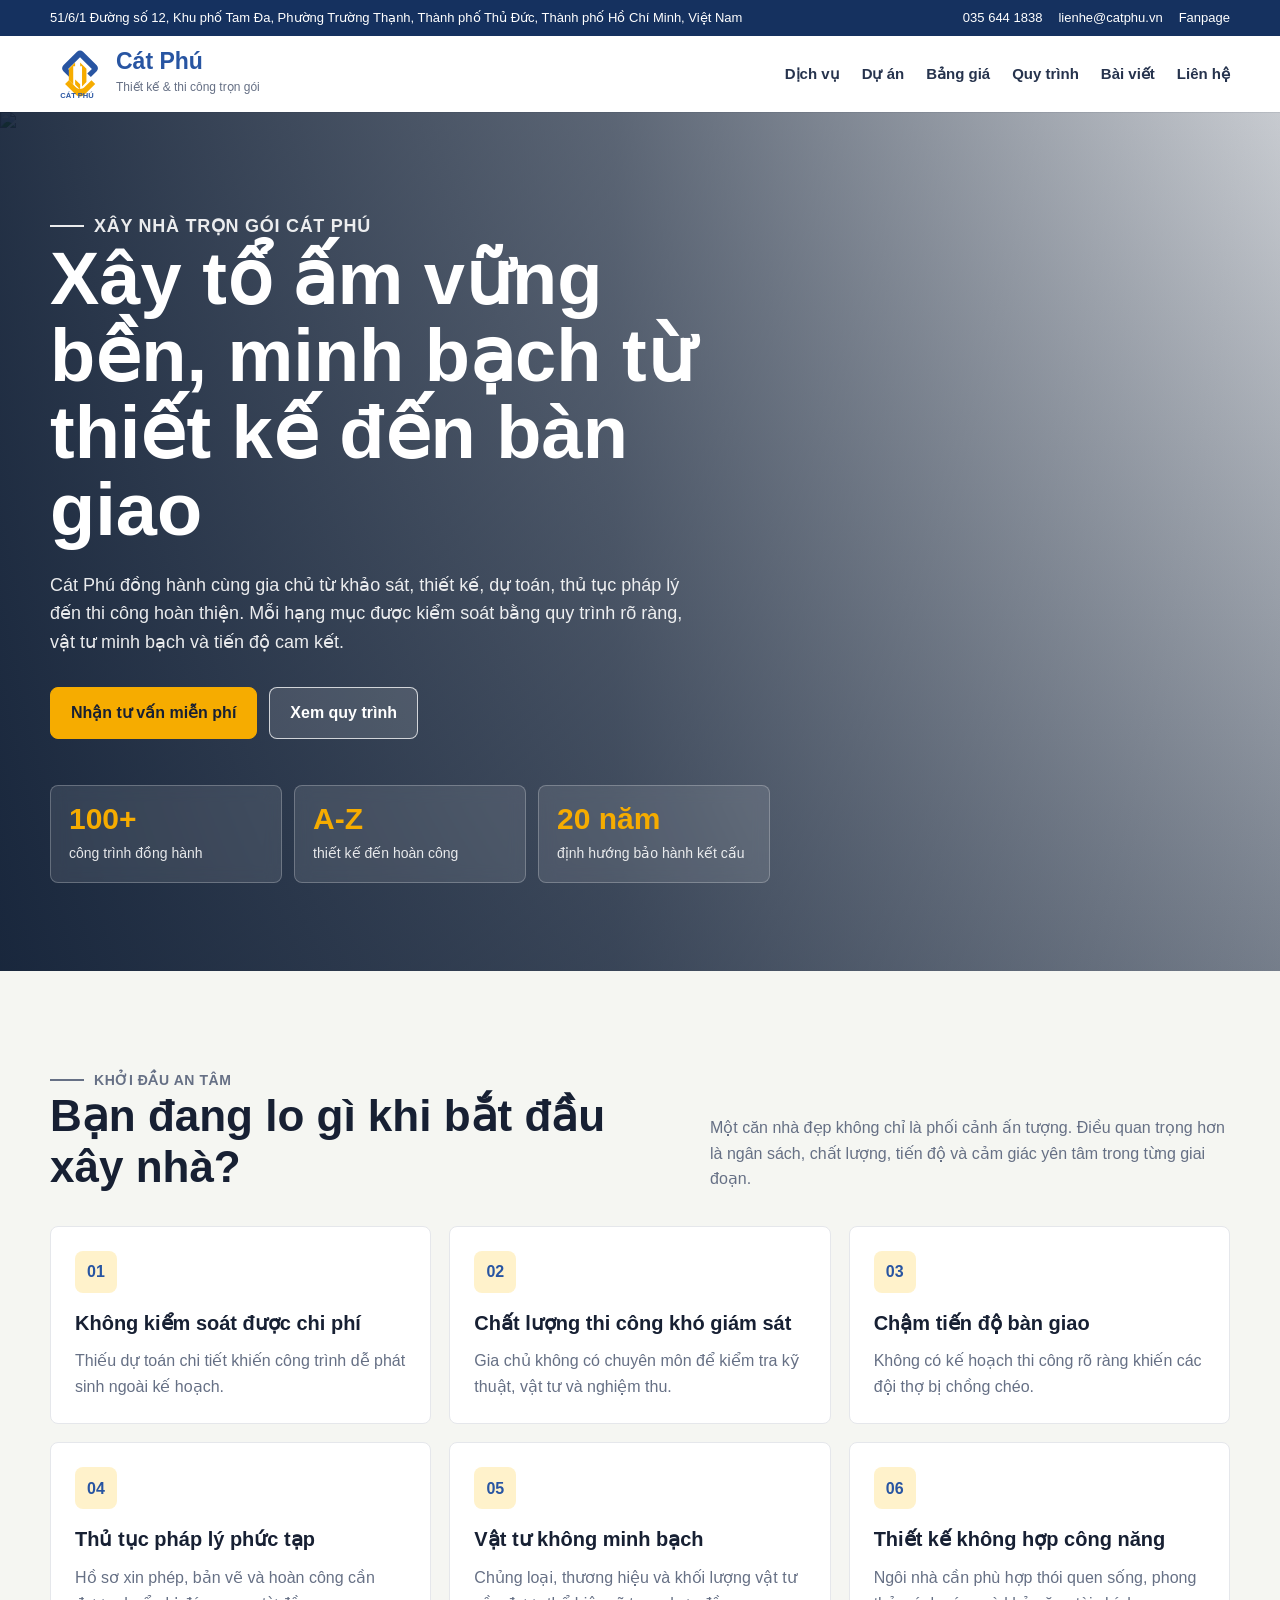
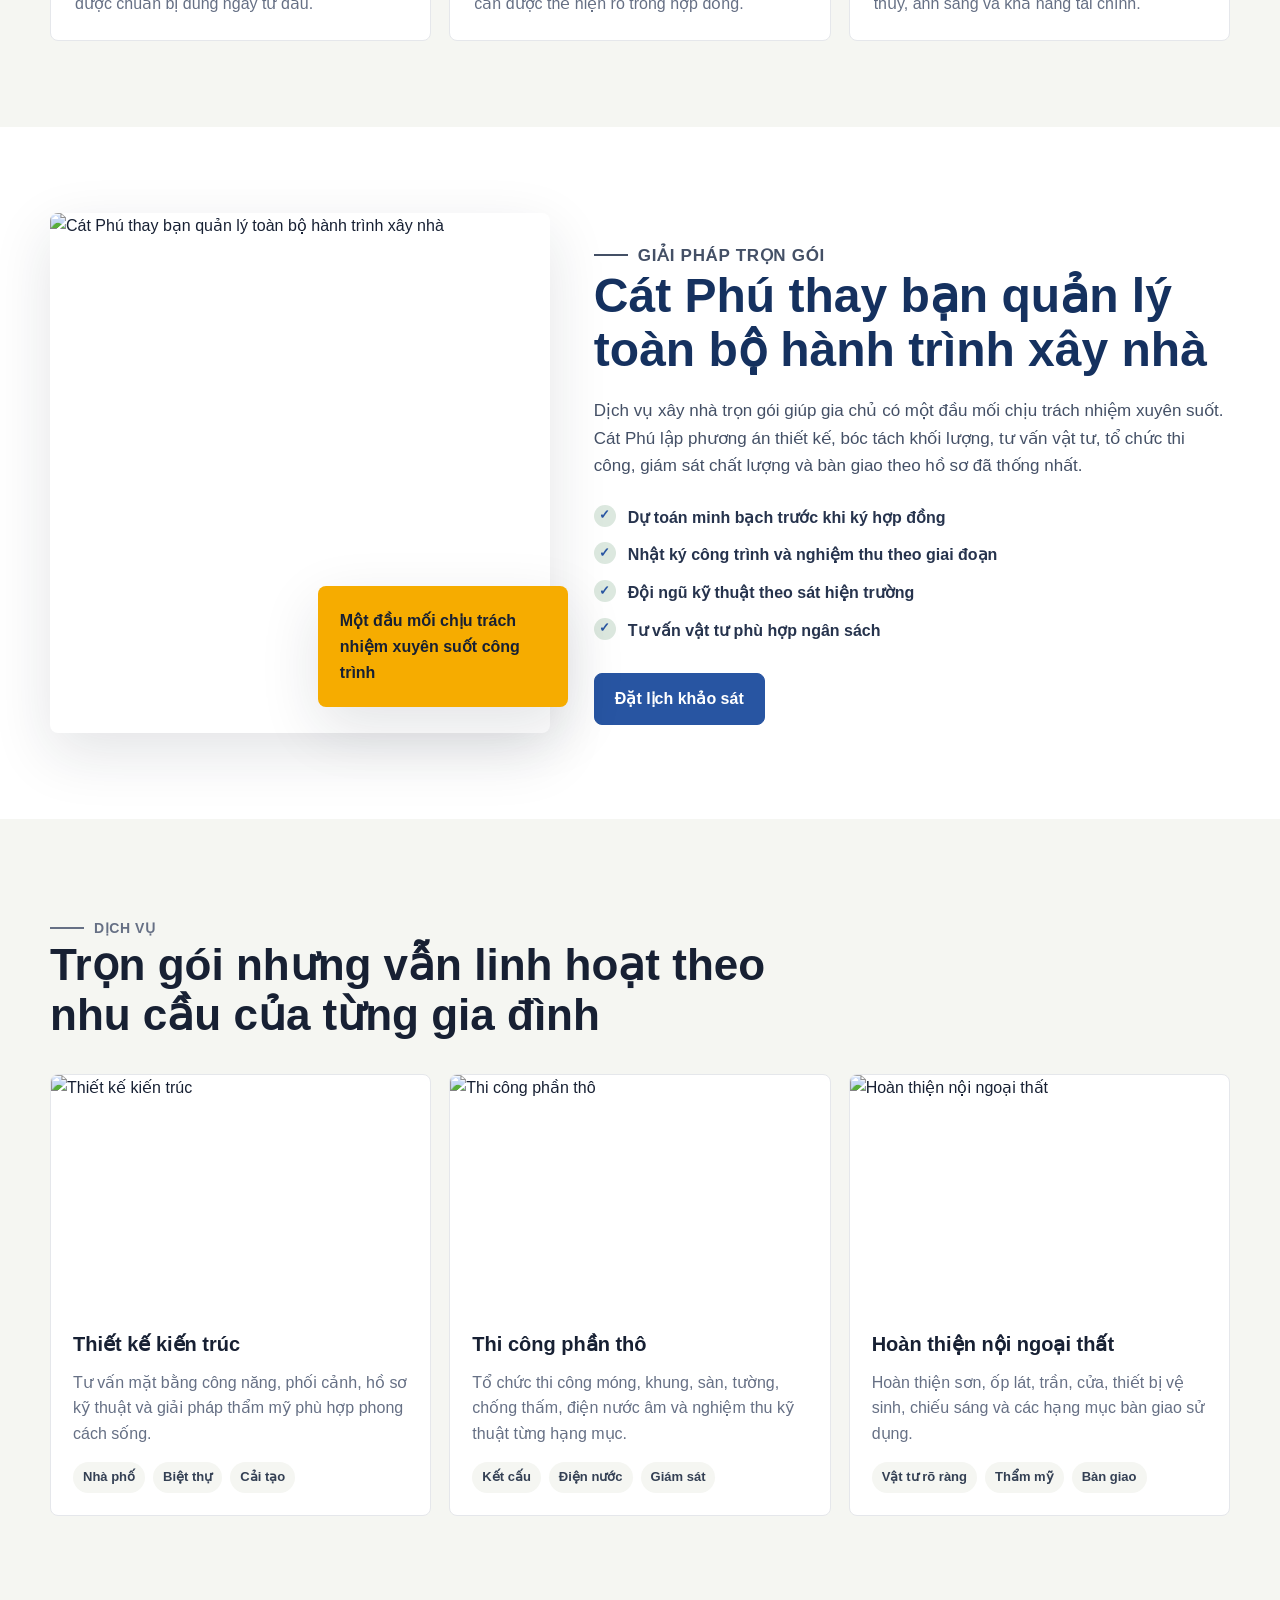
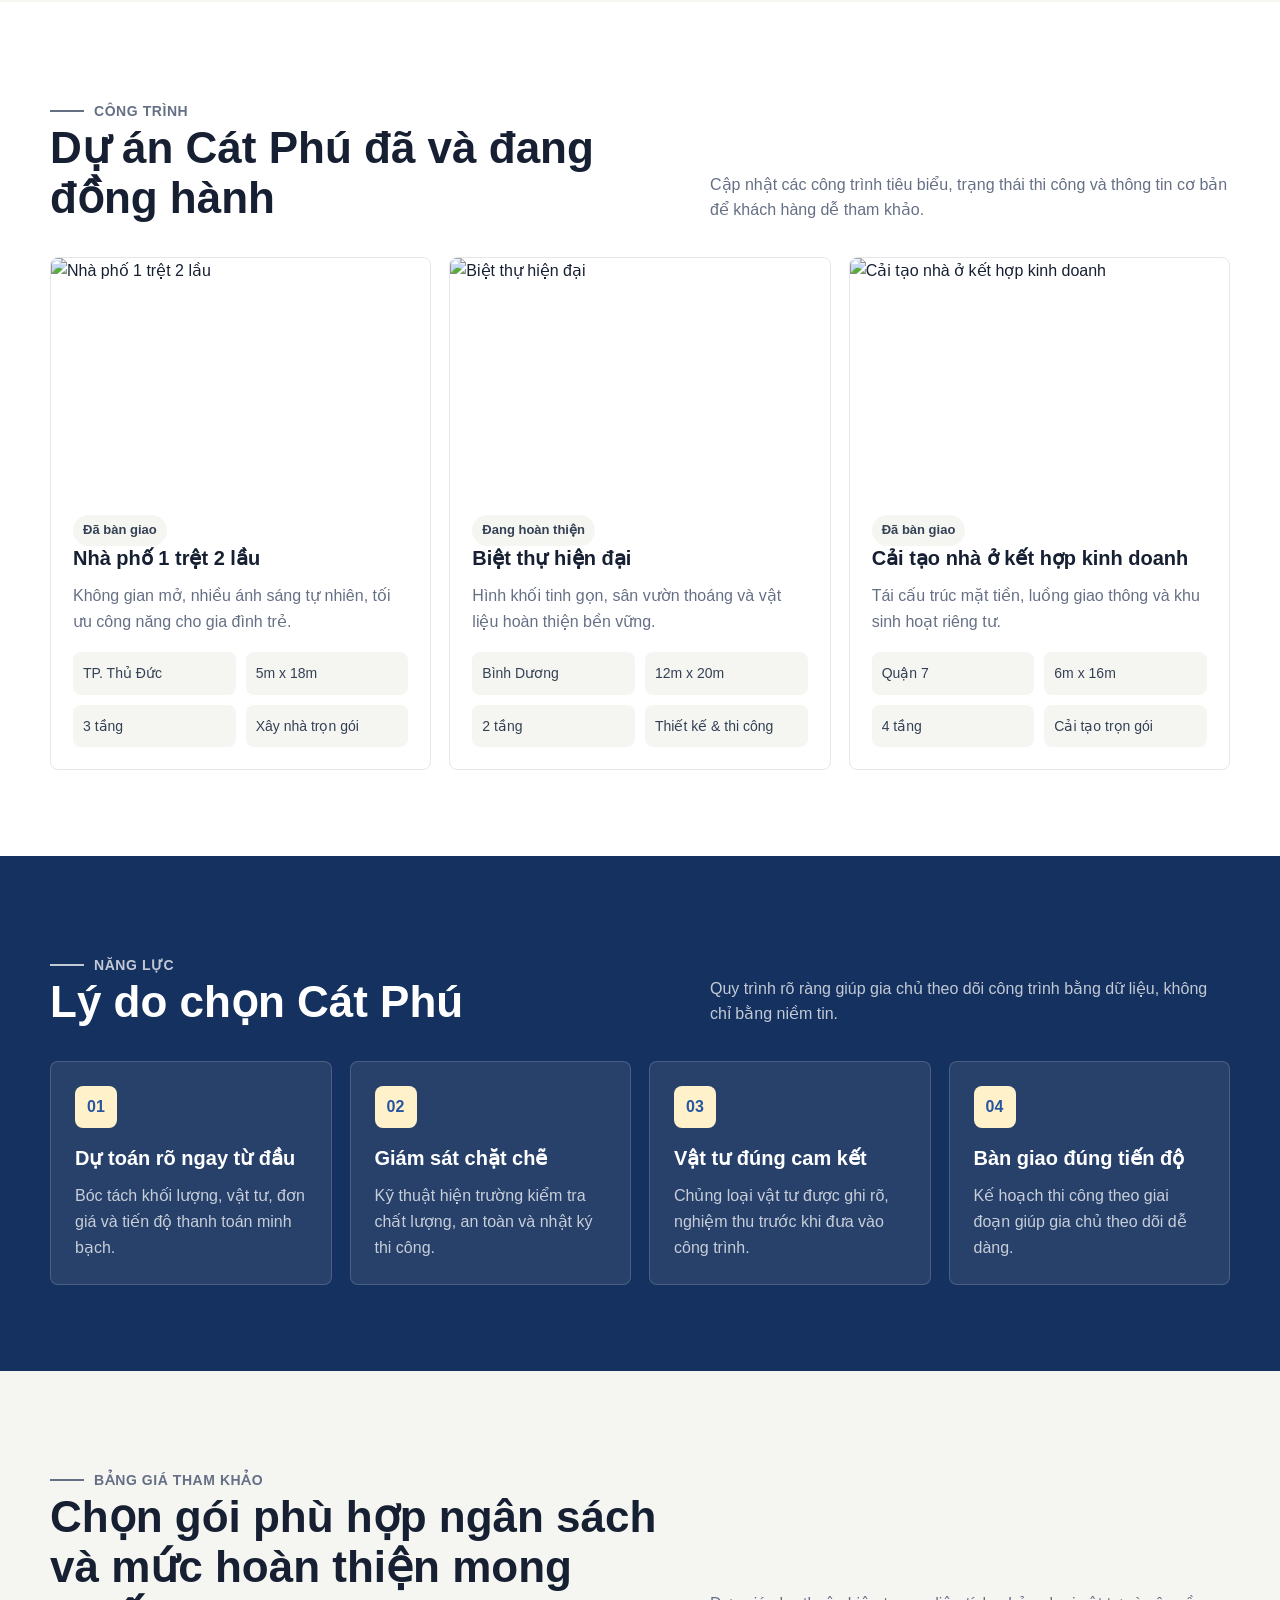
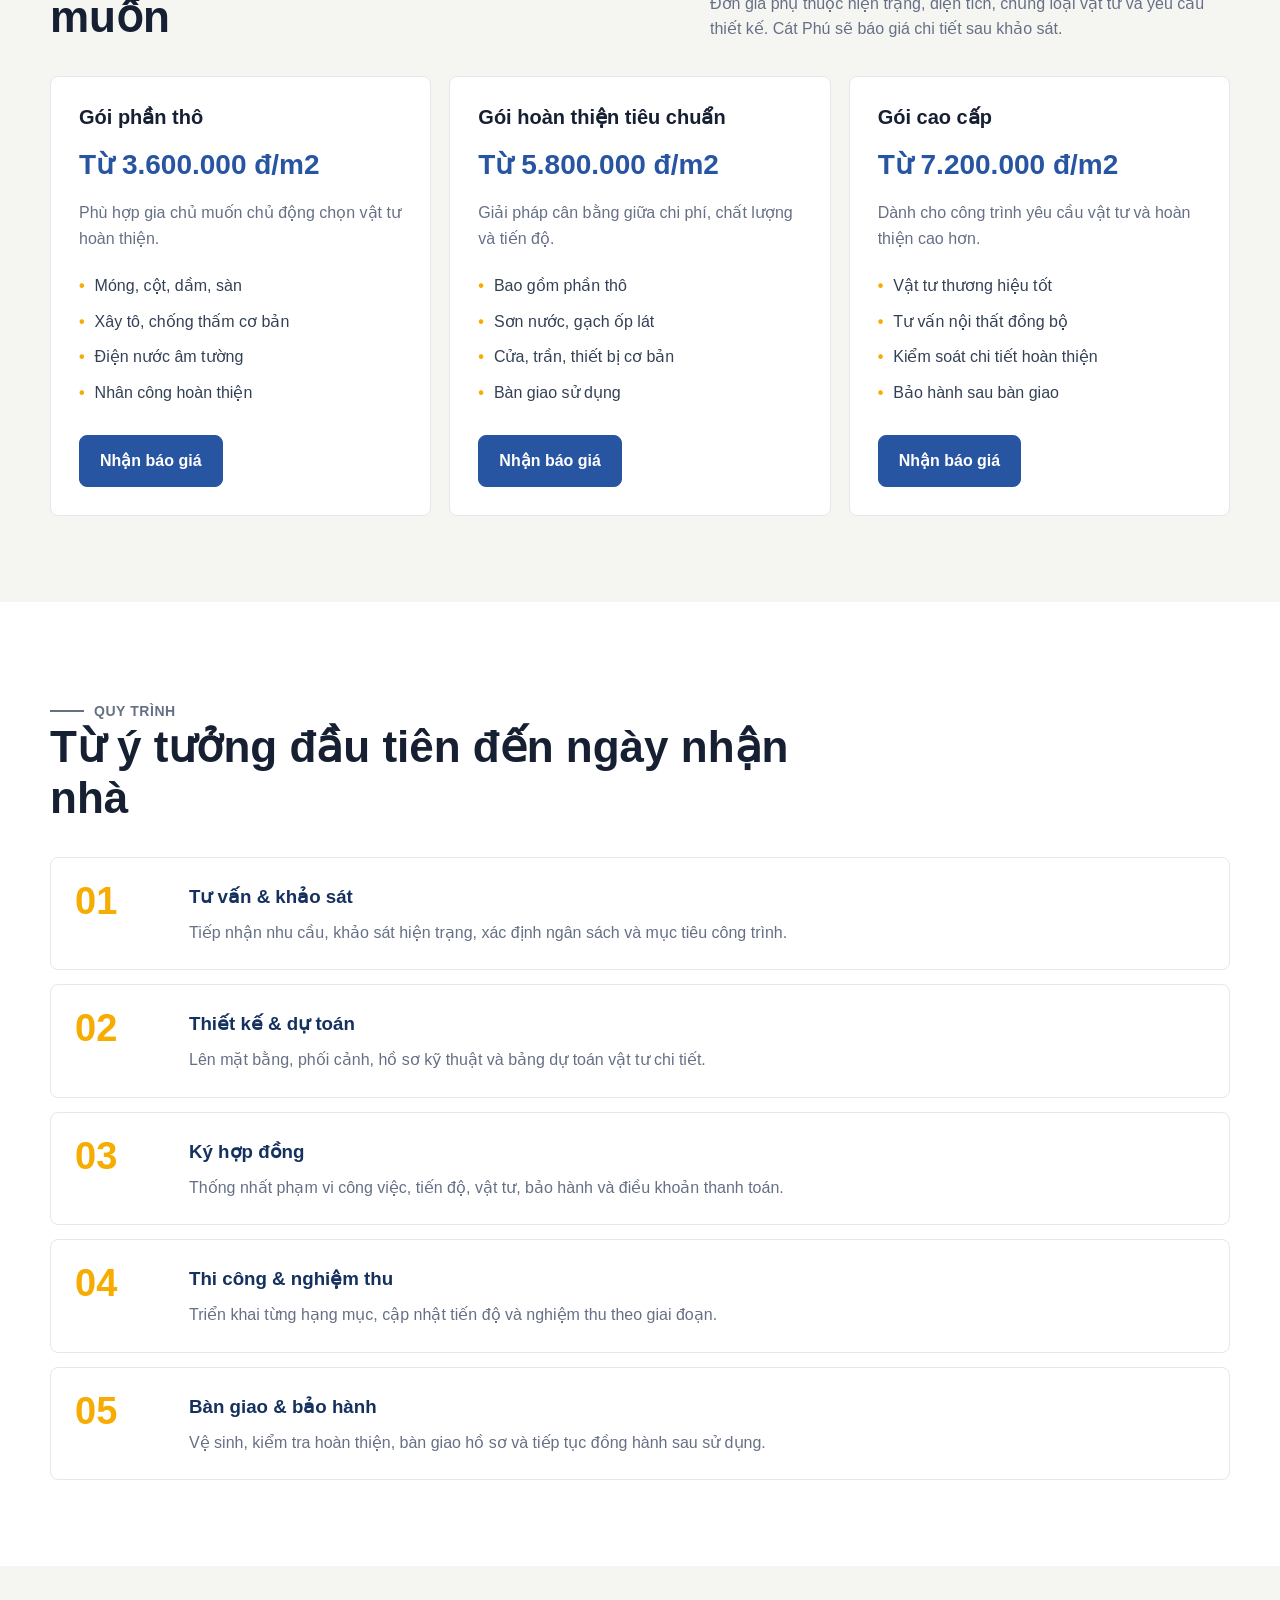
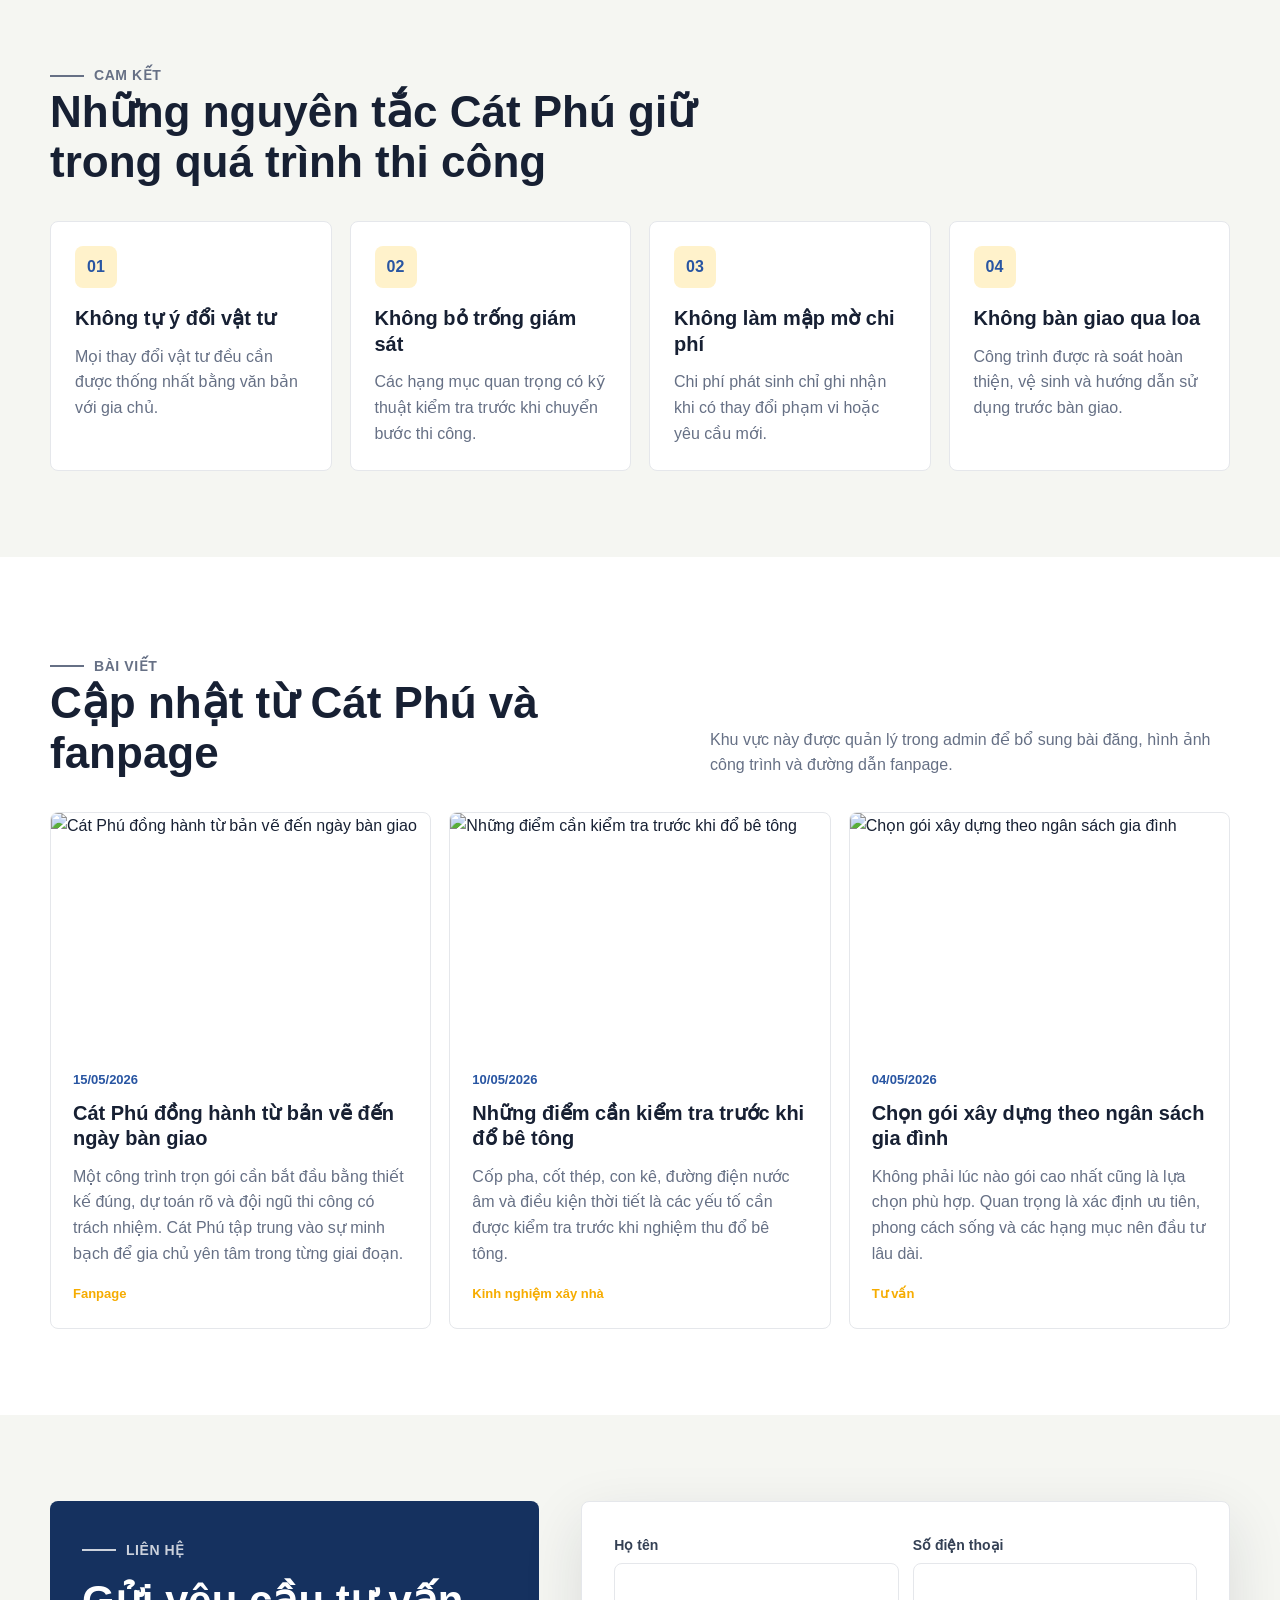
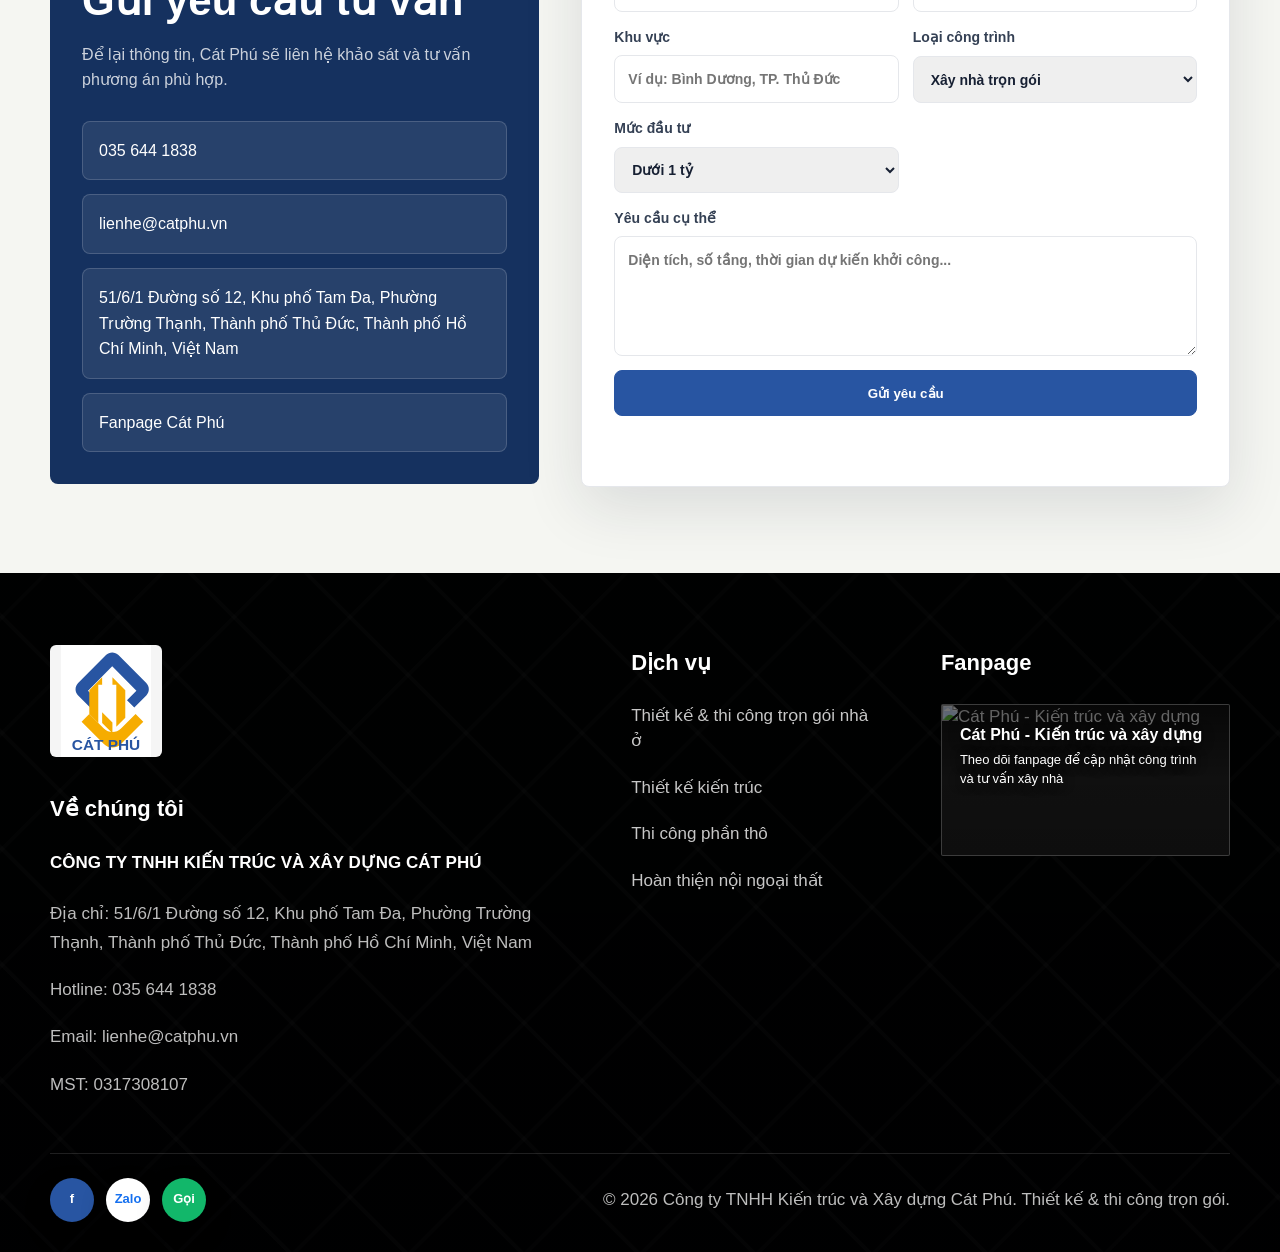
==== index.html @ a4d8e6cb "fix: bust cache for image fallback build" ====
<!doctype html>
<html lang="vi">
  <head>
    <meta charset="utf-8">
    <meta name="viewport" content="width=device-width, initial-scale=1">
    <meta name="description" content="Cát Phú cung cấp dịch vụ tư vấn thiết kế, xin phép xây dựng, thi công phần thô, hoàn thiện và bàn giao nhà trọn gói.">
    <meta property="og:type" content="website">
    <meta property="og:locale" content="vi_VN">
    <meta property="og:site_name" content="Cát Phú">
    <meta property="og:title" content="Cát Phú | Kiến trúc và xây dựng">
    <meta property="og:description" content="Tư vấn thiết kế, xin phép xây dựng, thi công phần thô, hoàn thiện và bàn giao nhà trọn gói.">
    <meta property="og:image" content="https://images.unsplash.com/photo-1600585154340-be6161a56a0c?auto=format&fit=crop&w=1200&q=82">
    <meta property="og:url" content="https://tanthanh381.github.io/cat-phu-website/">
    <meta name="twitter:card" content="summary_large_image">
    <meta name="twitter:title" content="Cát Phú | Kiến trúc và xây dựng">
    <meta name="twitter:description" content="Tư vấn thiết kế, xin phép xây dựng, thi công phần thô, hoàn thiện và bàn giao nhà trọn gói.">
    <meta name="twitter:image" content="https://images.unsplash.com/photo-1600585154340-be6161a56a0c?auto=format&fit=crop&w=1200&q=82">
    <title>Cát Phú | Kiến trúc và xây dựng</title>
    <link rel="canonical" href="https://tanthanh381.github.io/cat-phu-website/">
    <link rel="icon" href="assets/logo-cat-phu.svg" type="image/svg+xml">
    <link rel="stylesheet" href="css/styles.css">
  </head>
  <body>
    <header class="site-header" id="top">
      <div class="topbar">
        <div class="container topbar__inner">
          <span id="top-address">51/6/1 Đường số 12, Khu phố Tam Đa, Phường Trường Thạnh, TP. Thủ Đức, TP. Hồ Chí Minh</span>
          <div class="topbar__links">
            <a id="top-phone" href="tel:0356441838">035 644 1838</a>
            <a id="top-email" href="mailto:lienhe@catphu.vn">lienhe@catphu.vn</a>
            <a id="top-fanpage" href="https://www.facebook.com/home.qa.98" target="_blank" rel="noreferrer">Fanpage</a>
          </div>
        </div>
      </div>
      <nav class="nav">
        <div class="container nav__inner">
          <a class="brand" href="#top" aria-label="Trang chủ Cát Phú">
            <img id="brand-logo" src="assets/logo-cat-phu.svg" alt="Logo Cát Phú">
            <span>
              <strong id="brand-name">Cát Phú</strong>
              <small id="brand-tagline">Thiết kế & thi công trọn gói</small>
            </span>
          </a>
          <button class="nav__toggle" type="button" aria-label="Mở menu" aria-expanded="false">
            <span></span>
            <span></span>
            <span></span>
          </button>
          <div class="nav__links" id="nav-links">
            <a href="#services">Dịch vụ</a>
            <a href="#projects">Dự án</a>
            <a href="#pricing">Bảng giá</a>
            <a href="#process">Quy trình</a>
            <a href="#posts">Bài viết</a>
            <a href="#contact">Liên hệ</a>
          </div>
        </div>
      </nav>
    </header>

    <main id="app">
      <section class="hero">
        <img class="hero__image" src="https://images.unsplash.com/photo-1600585154340-be6161a56a0c?auto=format&fit=crop&w=1800&q=82" alt="Cát Phú xây nhà trọn gói">
        <div class="container">
          <div class="hero__content">
            <p class="eyebrow">Xây nhà trọn gói Cát Phú</p>
            <h1>Xây tổ ấm vững bền, minh bạch từ thiết kế đến bàn giao</h1>
            <p>Cát Phú đồng hành cùng gia chủ từ khảo sát, thiết kế, dự toán, thủ tục pháp lý đến thi công hoàn thiện.</p>
            <div class="hero__actions">
              <a class="button" href="#contact">Nhận tư vấn miễn phí</a>
              <a class="button button--light" href="tel:0356441838">Gọi 035 644 1838</a>
            </div>
          </div>
        </div>
      </section>
      <noscript>
        <section class="section section--stone" id="contact">
          <div class="container">
            <h2>Liên hệ Cát Phú</h2>
            <p>Trình duyệt của bạn đang tắt JavaScript. Vui lòng gọi <a href="tel:0356441838">035 644 1838</a>, gửi email đến <a href="mailto:lienhe@catphu.vn">lienhe@catphu.vn</a> hoặc truy cập Fanpage Cát Phú để được tư vấn.</p>
          </div>
        </section>
      </noscript>
    </main>

    <footer class="footer" id="footer"></footer>
    <div class="floating-actions" id="floating-actions"></div>

    <script src="js/main.js?v=20260516-image-fallback"></script>
    <script src="js/contact-static-fallback.js?v=20260516-2"></script>
  </body>
</html>
---- css/styles.css ----
:root {
  --blue: #2855a2;
  --blue-deep: #15315f;
  --gold: #f6ac00;
  --gold-soft: #fff2cb;
  --ink: #172033;
  --muted: #667085;
  --paper: #ffffff;
  --stone: #f5f6f2;
  --sage: #dce8df;
  --line: #e5e7eb;
  --shadow: 0 20px 60px rgba(23, 32, 51, 0.12);
  --radius: 8px;
}

* {
  box-sizing: border-box;
}

html {
  scroll-behavior: smooth;
}

body {
  margin: 0;
  color: var(--ink);
  font-family: Arial, Helvetica, sans-serif;
  background: var(--paper);
  line-height: 1.6;
}

body.nav-open {
  overflow: hidden;
}

img {
  display: block;
  max-width: 100%;
}

a {
  color: inherit;
  text-decoration: none;
}

.container {
  width: min(1180px, calc(100% - 40px));
  margin: 0 auto;
}

.site-header {
  position: sticky;
  top: 0;
  z-index: 20;
  background: rgba(255, 255, 255, 0.96);
  box-shadow: 0 1px 0 rgba(23, 32, 51, 0.08);
  backdrop-filter: blur(14px);
}

.topbar {
  background: var(--blue-deep);
  color: #fff;
  font-size: 13px;
}

.topbar__inner {
  min-height: 36px;
  display: flex;
  align-items: center;
  justify-content: space-between;
  gap: 18px;
}

.topbar__links {
  display: flex;
  align-items: center;
  gap: 16px;
  white-space: nowrap;
}

.nav__inner {
  min-height: 76px;
  display: flex;
  align-items: center;
  justify-content: space-between;
  gap: 22px;
}

.brand {
  display: inline-flex;
  align-items: center;
  gap: 12px;
}

.brand img {
  width: 54px;
  height: 54px;
  object-fit: contain;
}

.brand strong,
.brand small {
  display: block;
}

.brand strong {
  color: var(--blue);
  font-size: 23px;
  line-height: 1;
}

.brand small {
  color: var(--muted);
  font-size: 12px;
  margin-top: 5px;
}

.nav__links {
  display: flex;
  align-items: center;
  gap: 22px;
  color: #26334d;
  font-size: 15px;
  font-weight: 700;
}

.nav__links a {
  position: relative;
  padding: 10px 0;
}

.nav__links a::after {
  position: absolute;
  left: 0;
  bottom: 4px;
  width: 0;
  height: 2px;
  content: "";
  background: var(--gold);
  transition: width 0.2s ease;
}

.nav__links a:hover::after {
  width: 100%;
}

.nav__toggle {
  display: none;
  width: 44px;
  height: 44px;
  border: 1px solid var(--line);
  border-radius: var(--radius);
  background: #fff;
  place-items: center;
  gap: 4px;
  cursor: pointer;
}

.nav__toggle span {
  display: block;
  width: 20px;
  height: 2px;
  background: var(--blue);
}

.hero {
  position: relative;
  min-height: 78vh;
  display: flex;
  align-items: center;
  overflow: hidden;
  color: #fff;
}

.hero__image {
  position: absolute;
  inset: 0;
  width: 100%;
  height: 100%;
  object-fit: cover;
}

.hero::before {
  position: absolute;
  inset: 0;
  content: "";
  background:
    linear-gradient(90deg, rgba(10, 25, 48, 0.88) 0%, rgba(10, 25, 48, 0.62) 48%, rgba(10, 25, 48, 0.12) 100%),
    linear-gradient(0deg, rgba(10, 25, 48, 0.5), rgba(10, 25, 48, 0.12));
  z-index: 1;
}

.hero .container {
  position: relative;
  z-index: 2;
  padding: 78px 0 88px;
}

.eyebrow {
  display: inline-flex;
  align-items: center;
  gap: 10px;
  margin: 0 0 16px;
  color: var(--gold);
  font-size: 14px;
  font-weight: 800;
  letter-spacing: 0.04em;
  text-transform: uppercase;
}

.eyebrow::before {
  width: 34px;
  height: 2px;
  content: "";
  background: currentColor;
}

.hero__content {
  width: min(720px, 100%);
  overflow-wrap: break-word;
}

.hero h1 {
  margin: 0;
  font-size: clamp(38px, 6vw, 74px);
  line-height: 1.04;
  letter-spacing: 0;
}

.hero p {
  width: min(660px, 100%);
  margin: 22px 0 0;
  color: rgba(255, 255, 255, 0.9);
  font-size: 18px;
}

.hero__actions,
.section__actions {
  display: flex;
  flex-wrap: wrap;
  gap: 12px;
  margin-top: 30px;
}

.button {
  display: inline-flex;
  align-items: center;
  justify-content: center;
  min-height: 46px;
  padding: 12px 20px;
  border: 1px solid var(--gold);
  border-radius: var(--radius);
  background: var(--gold);
  color: #172033;
  font-weight: 800;
  transition: transform 0.2s ease, box-shadow 0.2s ease, background 0.2s ease;
}

.button:hover {
  transform: translateY(-2px);
  box-shadow: 0 12px 30px rgba(0, 0, 0, 0.16);
}

.button--light {
  border-color: rgba(255, 255, 255, 0.75);
  background: rgba(255, 255, 255, 0.12);
  color: #fff;
}

.button--blue {
  border-color: var(--blue);
  background: var(--blue);
  color: #fff;
}

.hero__stats {
  display: grid;
  width: min(720px, 100%);
  grid-template-columns: repeat(3, minmax(0, 1fr));
  gap: 12px;
  margin-top: 46px;
}

.hero__stat {
  padding: 18px;
  border: 1px solid rgba(255, 255, 255, 0.24);
  border-radius: var(--radius);
  background: rgba(255, 255, 255, 0.1);
  backdrop-filter: blur(8px);
}

.hero__stat strong {
  display: block;
  color: var(--gold);
  font-size: 30px;
  line-height: 1;
}

.hero__stat span {
  display: block;
  margin-top: 8px;
  color: rgba(255, 255, 255, 0.88);
  font-size: 14px;
}

.section {
  padding: 86px 0;
}

.section--stone {
  background: var(--stone);
}

.section--blue {
  background: var(--blue-deep);
  color: #fff;
}

.section__heading {
  display: flex;
  align-items: end;
  justify-content: space-between;
  gap: 30px;
  margin-bottom: 34px;
}

.section__heading h2 {
  max-width: 760px;
  margin: 0;
  font-size: clamp(28px, 4vw, 44px);
  line-height: 1.14;
  letter-spacing: 0;
}

.section__heading p {
  max-width: 520px;
  margin: 12px 0 0;
  color: var(--muted);
}

.section--blue .section__heading p {
  color: rgba(255, 255, 255, 0.74);
}

.grid {
  display: grid;
  gap: 18px;
}

.grid--3 {
  grid-template-columns: repeat(3, minmax(0, 1fr));
}

.grid--4 {
  grid-template-columns: repeat(4, minmax(0, 1fr));
}

.problem-card,
.reason-card,
.commit-card,
.price-card,
.post-card,
.project-card,
.service-card {
  border: 1px solid var(--line);
  border-radius: var(--radius);
  background: #fff;
  overflow: hidden;
}

.problem-card,
.reason-card,
.commit-card {
  padding: 24px;
}

.problem-card__index,
.reason-card__index,
.commit-card__index {
  width: 42px;
  height: 42px;
  display: grid;
  place-items: center;
  margin-bottom: 18px;
  border-radius: var(--radius);
  background: var(--gold-soft);
  color: var(--blue);
  font-weight: 900;
}

.problem-card h3,
.reason-card h3,
.commit-card h3,
.price-card h3,
.post-card h3,
.project-card h3,
.service-card h3 {
  margin: 0;
  font-size: 20px;
  line-height: 1.28;
}

.problem-card p,
.reason-card p,
.commit-card p,
.price-card p,
.post-card p,
.project-card p,
.service-card p {
  margin: 12px 0 0;
  color: var(--muted);
}

.about-layout {
  display: grid;
  grid-template-columns: minmax(0, 0.88fr) minmax(0, 1.12fr);
  gap: 44px;
  align-items: center;
}

.about-layout__media {
  position: relative;
  min-height: 520px;
}

.about-layout__media img {
  width: 100%;
  height: 520px;
  object-fit: cover;
  border-radius: var(--radius);
  box-shadow: var(--shadow);
}

.about-layout__badge {
  position: absolute;
  right: -18px;
  bottom: 26px;
  max-width: 250px;
  padding: 22px;
  border-radius: var(--radius);
  background: var(--gold);
  color: #172033;
  box-shadow: var(--shadow);
  font-weight: 800;
}

.about-layout__content h2 {
  margin: 0;
  color: var(--blue-deep);
  font-size: clamp(30px, 4vw, 48px);
  line-height: 1.13;
  letter-spacing: 0;
}

.about-layout__content > p {
  margin: 20px 0 0;
  color: #445066;
  font-size: 17px;
}

.check-list {
  display: grid;
  gap: 12px;
  margin: 26px 0 0;
  padding: 0;
  list-style: none;
}

.check-list li {
  display: flex;
  align-items: start;
  gap: 12px;
  color: #26334d;
  font-weight: 700;
}

.check-list li::before {
  flex: 0 0 auto;
  width: 22px;
  height: 22px;
  display: grid;
  place-items: center;
  border-radius: 50%;
  content: "✓";
  background: var(--sage);
  color: var(--blue);
  font-size: 13px;
}

.service-card img,
.project-card img,
.post-card img {
  width: 100%;
  height: 235px;
  object-fit: cover;
}

.service-card__body,
.project-card__body,
.post-card__body {
  padding: 22px;
}

.chips {
  display: flex;
  flex-wrap: wrap;
  gap: 8px;
  margin-top: 16px;
}

.chip {
  display: inline-flex;
  align-items: center;
  min-height: 28px;
  padding: 5px 10px;
  border-radius: 999px;
  background: var(--stone);
  color: #344054;
  font-size: 13px;
  font-weight: 700;
}

.project-meta {
  display: grid;
  grid-template-columns: repeat(2, minmax(0, 1fr));
  gap: 10px;
  margin-top: 18px;
  color: #344054;
  font-size: 14px;
}

.project-meta span {
  padding: 10px;
  border-radius: var(--radius);
  background: var(--stone);
}

.reason-card {
  border-color: rgba(255, 255, 255, 0.16);
  background: rgba(255, 255, 255, 0.08);
}

.reason-card p,
.reason-card h3 {
  color: #fff;
}

.reason-card p {
  color: rgba(255, 255, 255, 0.74);
}

.pricing-grid {
  align-items: stretch;
}

.price-card {
  display: flex;
  flex-direction: column;
  padding: 28px;
}

.price-card__price {
  margin: 18px 0 8px;
  color: var(--blue);
  font-size: 28px;
  font-weight: 900;
  line-height: 1.12;
}

.price-card ul {
  display: grid;
  gap: 10px;
  margin: 22px 0 0;
  padding: 0;
  list-style: none;
}

.price-card li {
  display: flex;
  align-items: start;
  gap: 10px;
  color: #344054;
}

.price-card li::before {
  content: "•";
  color: var(--gold);
  font-weight: 900;
}

.process {
  display: grid;
  gap: 14px;
}

.process-item {
  display: grid;
  grid-template-columns: 92px minmax(0, 1fr);
  gap: 22px;
  padding: 24px;
  border: 1px solid var(--line);
  border-radius: var(--radius);
  background: #fff;
}

.process-item strong {
  color: var(--gold);
  font-size: 38px;
  line-height: 1;
}

.process-item h3 {
  margin: 0;
  color: var(--blue-deep);
}

.process-item p {
  margin: 8px 0 0;
  color: var(--muted);
}

.commit-card {
  background: #fff;
}

.post-card time {
  display: block;
  margin-bottom: 10px;
  color: var(--blue);
  font-size: 13px;
  font-weight: 800;
}

.post-card__tag {
  display: inline-flex;
  margin-top: 18px;
  color: var(--gold);
  font-size: 13px;
  font-weight: 900;
}

.contact-layout {
  display: grid;
  grid-template-columns: minmax(0, 0.86fr) minmax(0, 1.14fr);
  gap: 42px;
  align-items: start;
}

.contact-info {
  padding: 32px;
  border-radius: var(--radius);
  background: var(--blue-deep);
  color: #fff;
}

.contact-info h2 {
  margin: 0;
  font-size: clamp(28px, 4vw, 42px);
  line-height: 1.16;
}

.contact-info p {
  color: rgba(255, 255, 255, 0.78);
}

.contact-info__list {
  display: grid;
  gap: 14px;
  margin-top: 28px;
}

.contact-info__list a,
.contact-info__list span {
  display: block;
  padding: 16px;
  border: 1px solid rgba(255, 255, 255, 0.16);
  border-radius: var(--radius);
  background: rgba(255, 255, 255, 0.08);
}

.contact-form {
  display: grid;
  gap: 14px;
  padding: 32px;
  border: 1px solid var(--line);
  border-radius: var(--radius);
  background: #fff;
  box-shadow: var(--shadow);
}

.form-grid {
  display: grid;
  grid-template-columns: repeat(2, minmax(0, 1fr));
  gap: 14px;
}

.field {
  display: grid;
  gap: 7px;
  color: #344054;
  font-size: 14px;
  font-weight: 800;
}

.field--full {
  grid-column: 1 / -1;
}

.field input,
.field select,
.field textarea {
  width: 100%;
  min-height: 46px;
  padding: 12px 13px;
  border: 1px solid var(--line);
  border-radius: var(--radius);
  color: var(--ink);
  font: inherit;
}

.field textarea {
  min-height: 120px;
  resize: vertical;
}

.form-message {
  min-height: 24px;
  color: var(--blue);
  font-weight: 800;
}

.footer {
  position: relative;
  overflow: hidden;
  padding: 72px 0 30px;
  background:
    linear-gradient(rgba(0, 0, 0, 0.88), rgba(0, 0, 0, 0.92)),
    #030507;
  color: rgba(255, 255, 255, 0.8);
}

.footer__texture {
  position: absolute;
  inset: 0;
  opacity: 0.22;
  background:
    repeating-linear-gradient(45deg, transparent 0 38px, rgba(255, 255, 255, 0.08) 39px 42px, transparent 43px 82px),
    repeating-linear-gradient(-45deg, transparent 0 38px, rgba(255, 255, 255, 0.06) 39px 42px, transparent 43px 82px);
  pointer-events: none;
}

.footer__inner {
  position: relative;
  display: grid;
  grid-template-columns: minmax(0, 1.45fr) minmax(220px, 0.68fr) minmax(280px, 0.82fr);
  gap: 70px;
  align-items: start;
}

.footer h3,
.footer h4 {
  margin: 0 0 24px;
  color: #fff;
  font-size: 22px;
}

.footer__about strong {
  display: block;
  margin-bottom: 22px;
  color: #fff;
  font-size: 17px;
  line-height: 1.55;
  text-transform: uppercase;
}

.footer__logo {
  display: inline-flex;
  margin-bottom: 34px;
}

.footer__logo img {
  width: 112px;
  height: 112px;
  object-fit: contain;
  border-radius: 6px;
  background: rgba(255, 255, 255, 0.96);
}

.footer__lines {
  display: grid;
  gap: 18px;
}

.footer p,
.footer__lines p {
  margin: 0;
  color: rgba(255, 255, 255, 0.74);
  font-size: 17px;
  line-height: 1.72;
}

.footer__services nav {
  display: grid;
  gap: 22px;
}

.footer a {
  display: block;
  color: rgba(255, 255, 255, 0.78);
  font-size: 17px;
  line-height: 1.45;
}

.footer a:hover {
  color: #fff;
}

.footer__fanpage-card {
  position: relative;
  min-height: 128px;
  overflow: hidden;
  border: 1px solid rgba(255, 255, 255, 0.18);
  border-radius: 2px;
  background: #111;
}

.footer__fanpage-card img {
  width: 100%;
  height: 150px;
  object-fit: cover;
}

.footer__fanpage-card::after {
  position: absolute;
  inset: 0;
  content: "";
  background: linear-gradient(180deg, rgba(0, 0, 0, 0.58), rgba(0, 0, 0, 0.08) 48%, rgba(0, 0, 0, 0.18));
}

.footer__fanpage-card span {
  position: absolute;
  z-index: 1;
  top: 18px;
  left: 18px;
  right: 18px;
  display: grid;
  gap: 5px;
}

.footer__fanpage-card strong,
.footer__fanpage-card small {
  color: #fff;
  text-shadow: 0 1px 12px rgba(0, 0, 0, 0.7);
}

.footer__fanpage-card strong {
  font-size: 16px;
}

.footer__fanpage-card small {
  font-size: 13px;
}

.footer__bottom {
  position: relative;
  display: flex;
  align-items: center;
  justify-content: space-between;
  gap: 24px;
  margin-top: 54px;
  padding-top: 24px;
  border-top: 1px solid rgba(255, 255, 255, 0.12);
}

.footer__socials {
  display: flex;
  align-items: center;
  gap: 12px;
}

.footer__socials a {
  width: 44px;
  height: 44px;
  display: grid;
  place-items: center;
  margin: 0;
  border-radius: 50%;
  background: var(--blue);
  color: #fff;
  box-shadow: 0 12px 26px rgba(0, 0, 0, 0.32);
  font-size: 13px;
  font-weight: 900;
}

.footer__socials a:nth-child(2) {
  background: #fff;
  color: #1570ef;
}

.footer__socials a:nth-child(3) {
  background: #12b76a;
  color: #fff;
}

.footer__socials span {
  display: block;
}

.floating-actions {
  position: fixed;
  right: 18px;
  bottom: 18px;
  z-index: 15;
  display: grid;
  gap: 10px;
}

.floating-actions a {
  display: inline-flex;
  align-items: center;
  justify-content: center;
  min-height: 44px;
  padding: 10px 14px;
  border-radius: var(--radius);
  background: var(--blue);
  color: #fff;
  box-shadow: var(--shadow);
  font-weight: 900;
}

.floating-actions a:last-child {
  background: var(--gold);
  color: var(--ink);
}

.loading {
  min-height: 50vh;
  display: grid;
  place-items: center;
}

@media (max-width: 980px) {
  .topbar__inner {
    align-items: flex-start;
    flex-direction: column;
    padding: 9px 0;
    gap: 6px;
  }

  .nav__toggle {
    display: grid;
  }

  .nav__links {
    position: fixed;
    top: 112px;
    left: 0;
    right: 0;
    display: none;
    flex-direction: column;
    align-items: stretch;
    padding: 22px 20px 30px;
    background: #fff;
    box-shadow: 0 20px 50px rgba(23, 32, 51, 0.14);
  }

  body.nav-open .nav__links {
    display: flex;
  }

  .hero {
    min-height: 76vh;
  }

  .grid--3,
  .grid--4,
  .about-layout,
  .contact-layout,
  .footer__inner {
    grid-template-columns: 1fr;
  }

  .footer__inner {
    gap: 36px;
  }

  .footer__bottom {
    align-items: flex-start;
    flex-direction: column;
  }

  .about-layout__media,
  .about-layout__media img {
    min-height: 420px;
    height: 420px;
  }

  .about-layout__badge {
    right: 18px;
  }

  .section__heading {
    display: block;
  }
}

@media (max-width: 680px) {
  .container {
    width: min(100% - 28px, 1180px);
  }

  .topbar__links {
    flex-wrap: wrap;
    gap: 10px;
  }

  .brand img {
    width: 46px;
    height: 46px;
  }

  .brand small {
    display: none;
  }

  .nav__links {
    top: 104px;
  }

  .hero h1 {
    max-width: 100%;
    font-size: 34px;
    line-height: 1.12;
    overflow-wrap: break-word;
  }

  .hero__content {
    width: 100%;
    max-width: 350px;
  }

  .hero__actions .button {
    flex: 1 1 100%;
  }

  .hero p {
    font-size: 16px;
  }

  .hero__stats,
  .form-grid,
  .project-meta {
    grid-template-columns: 1fr;
  }

  .section {
    padding: 62px 0;
  }

  .process-item {
    grid-template-columns: 1fr;
  }

  .contact-form,
  .contact-info {
    padding: 22px;
  }

  .footer {
    padding: 52px 0 26px;
  }

  .footer h3,
  .footer h4 {
    margin-bottom: 18px;
  }

  .footer__logo {
    margin-bottom: 24px;
  }

  .footer__logo img {
    width: 90px;
    height: 90px;
  }

  .footer p,
  .footer__lines p,
  .footer a {
    font-size: 15px;
  }

  .floating-actions {
    display: none;
  }
}
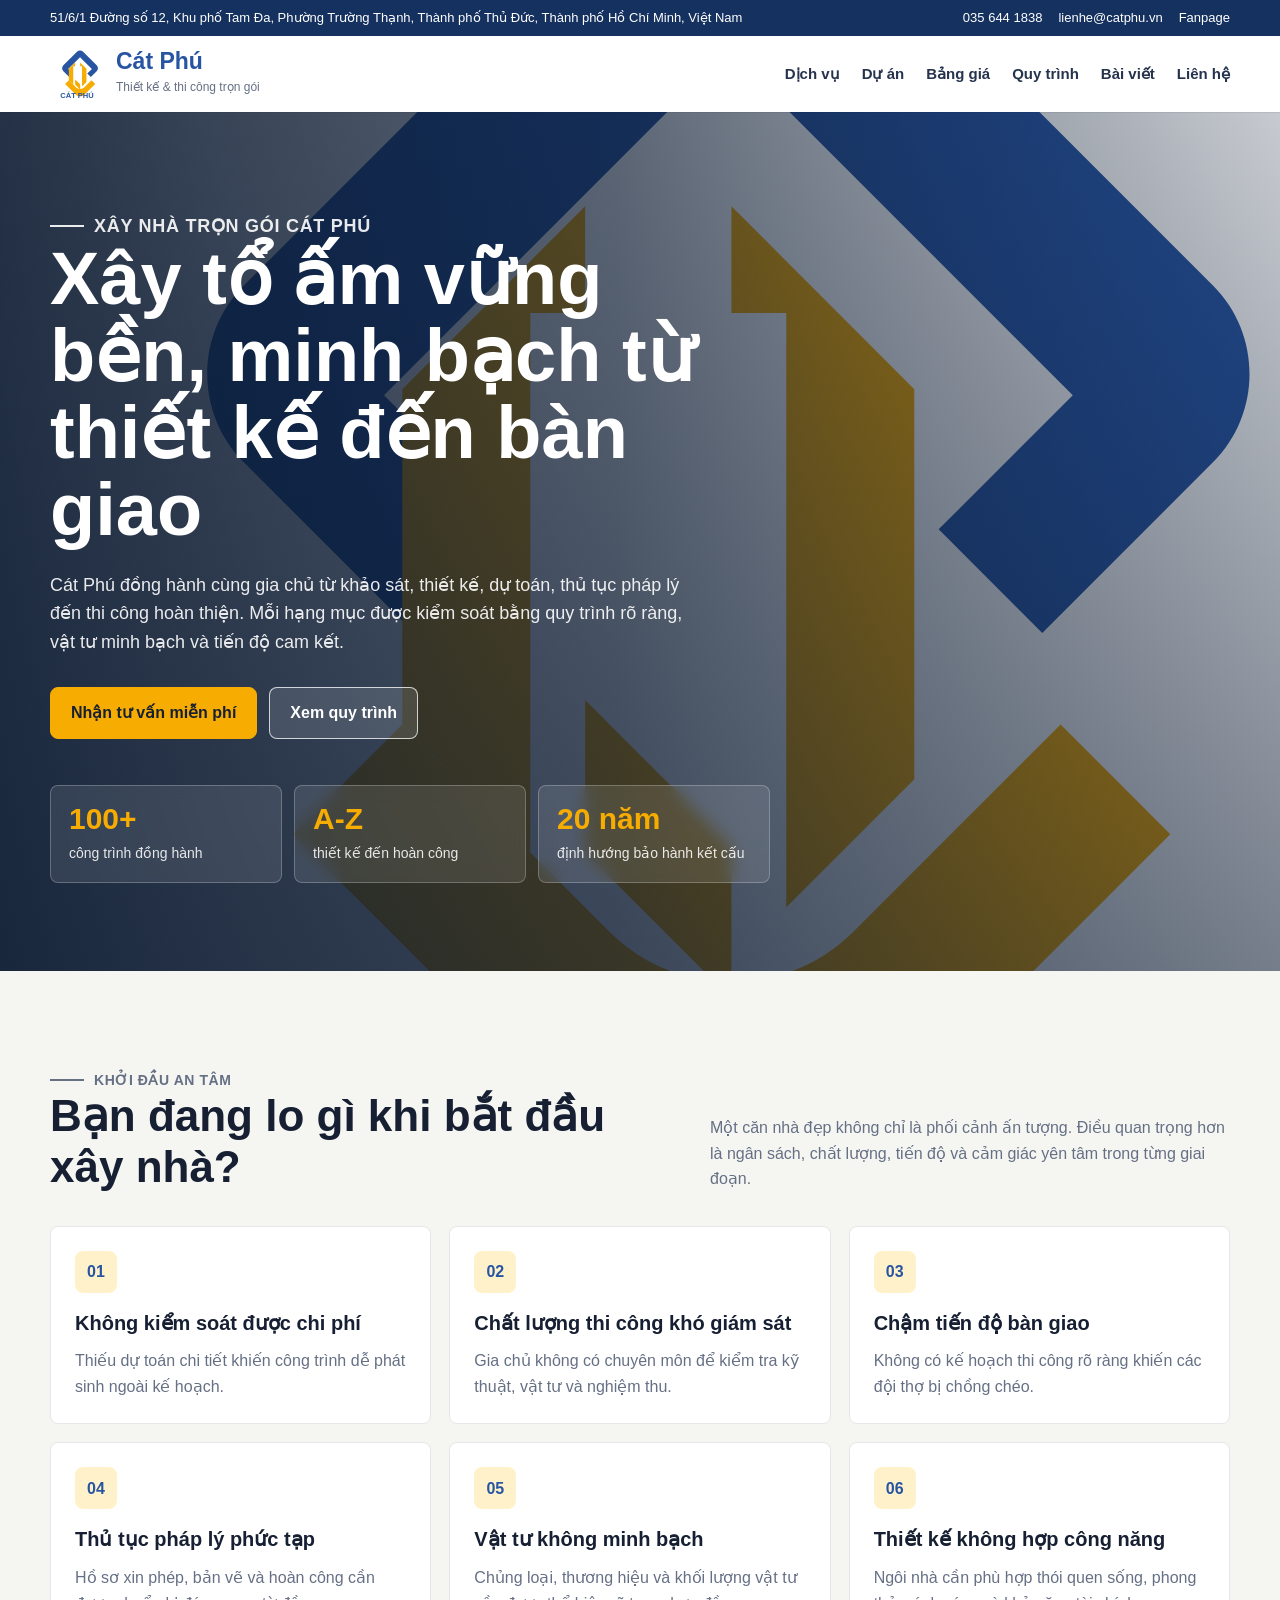
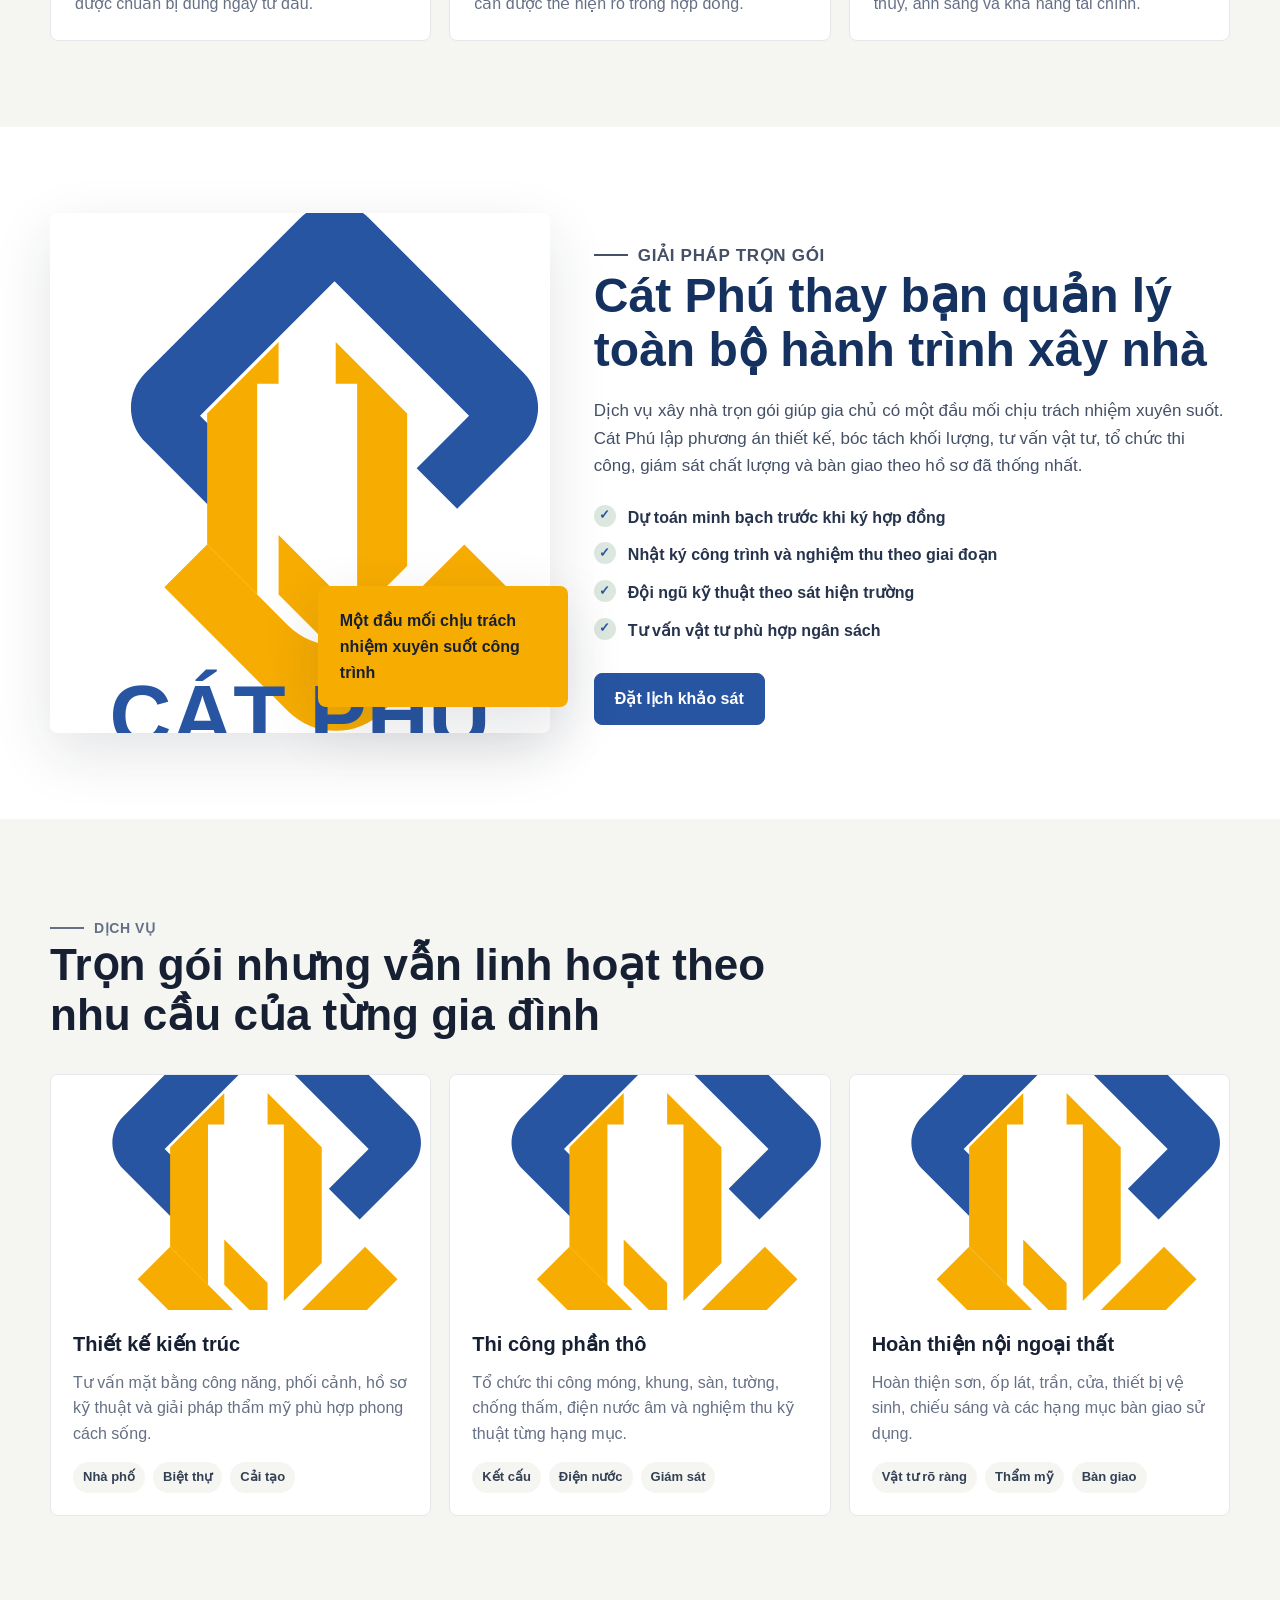
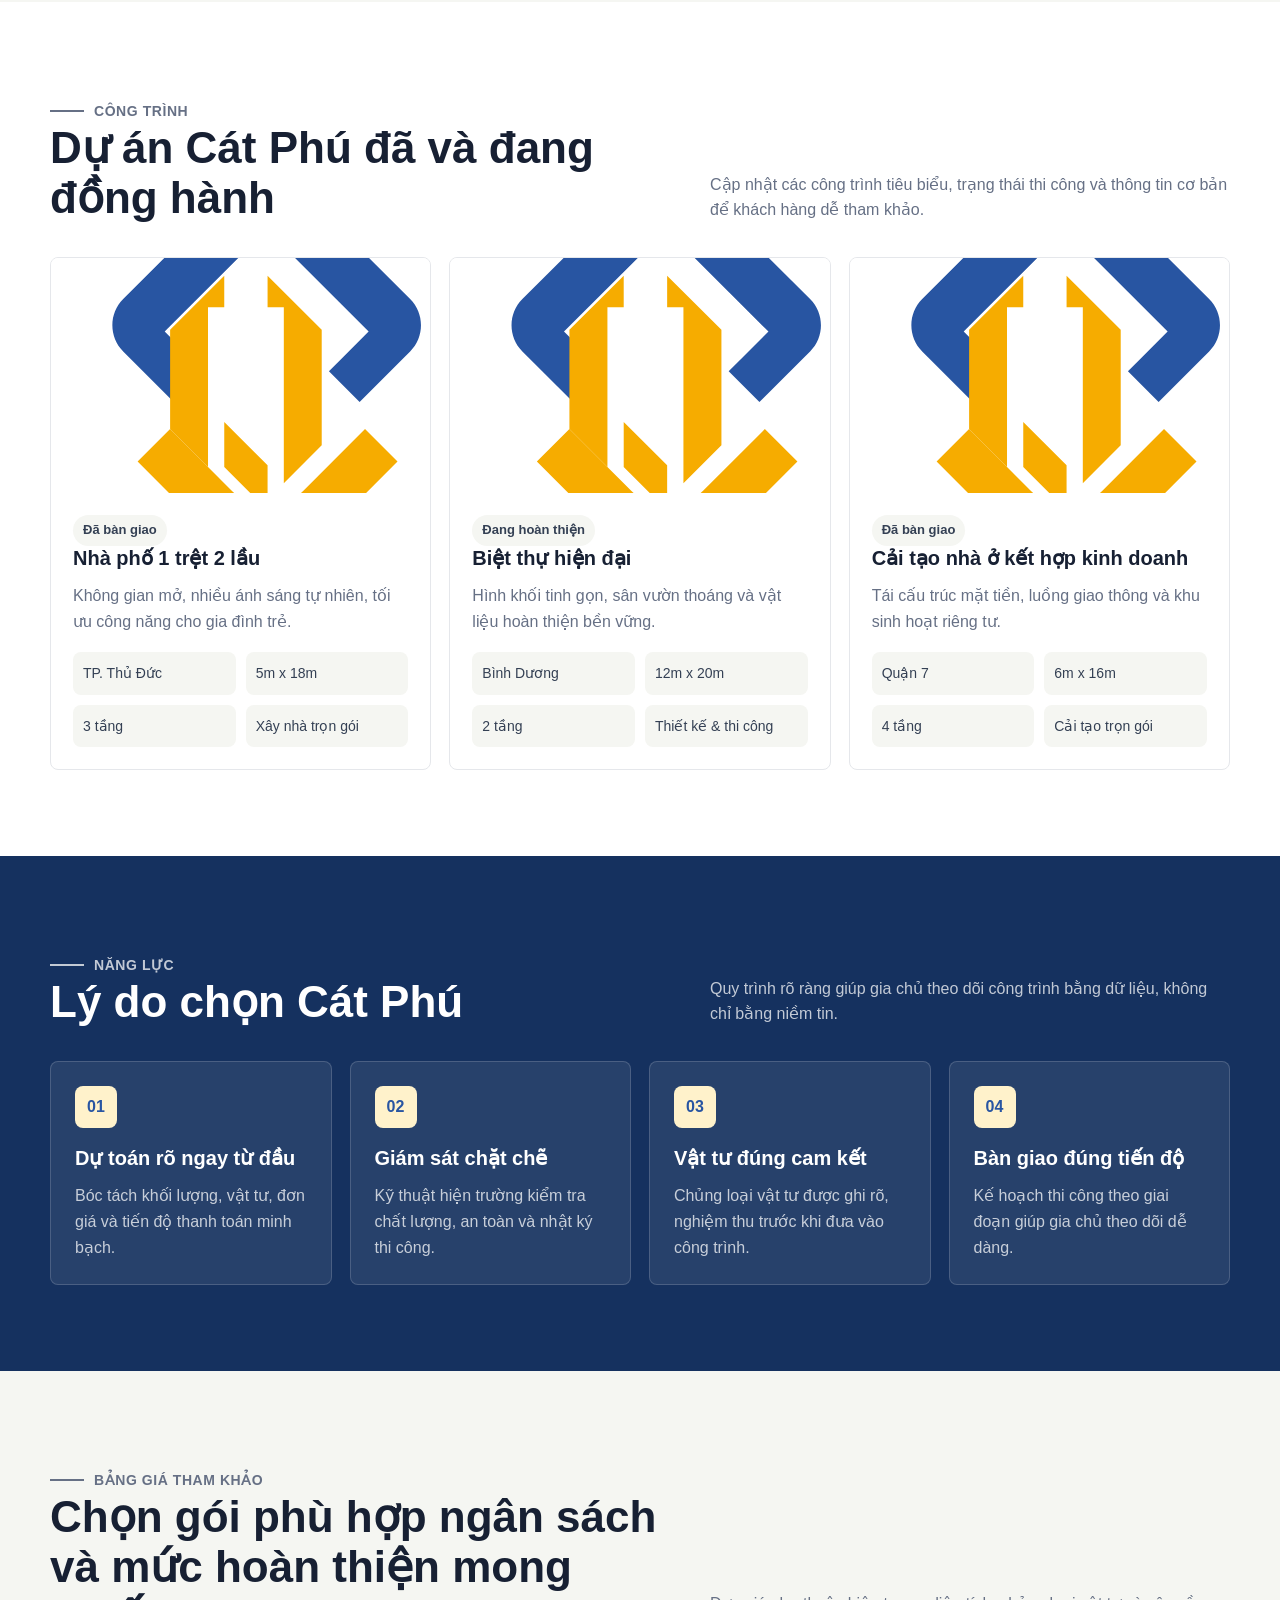
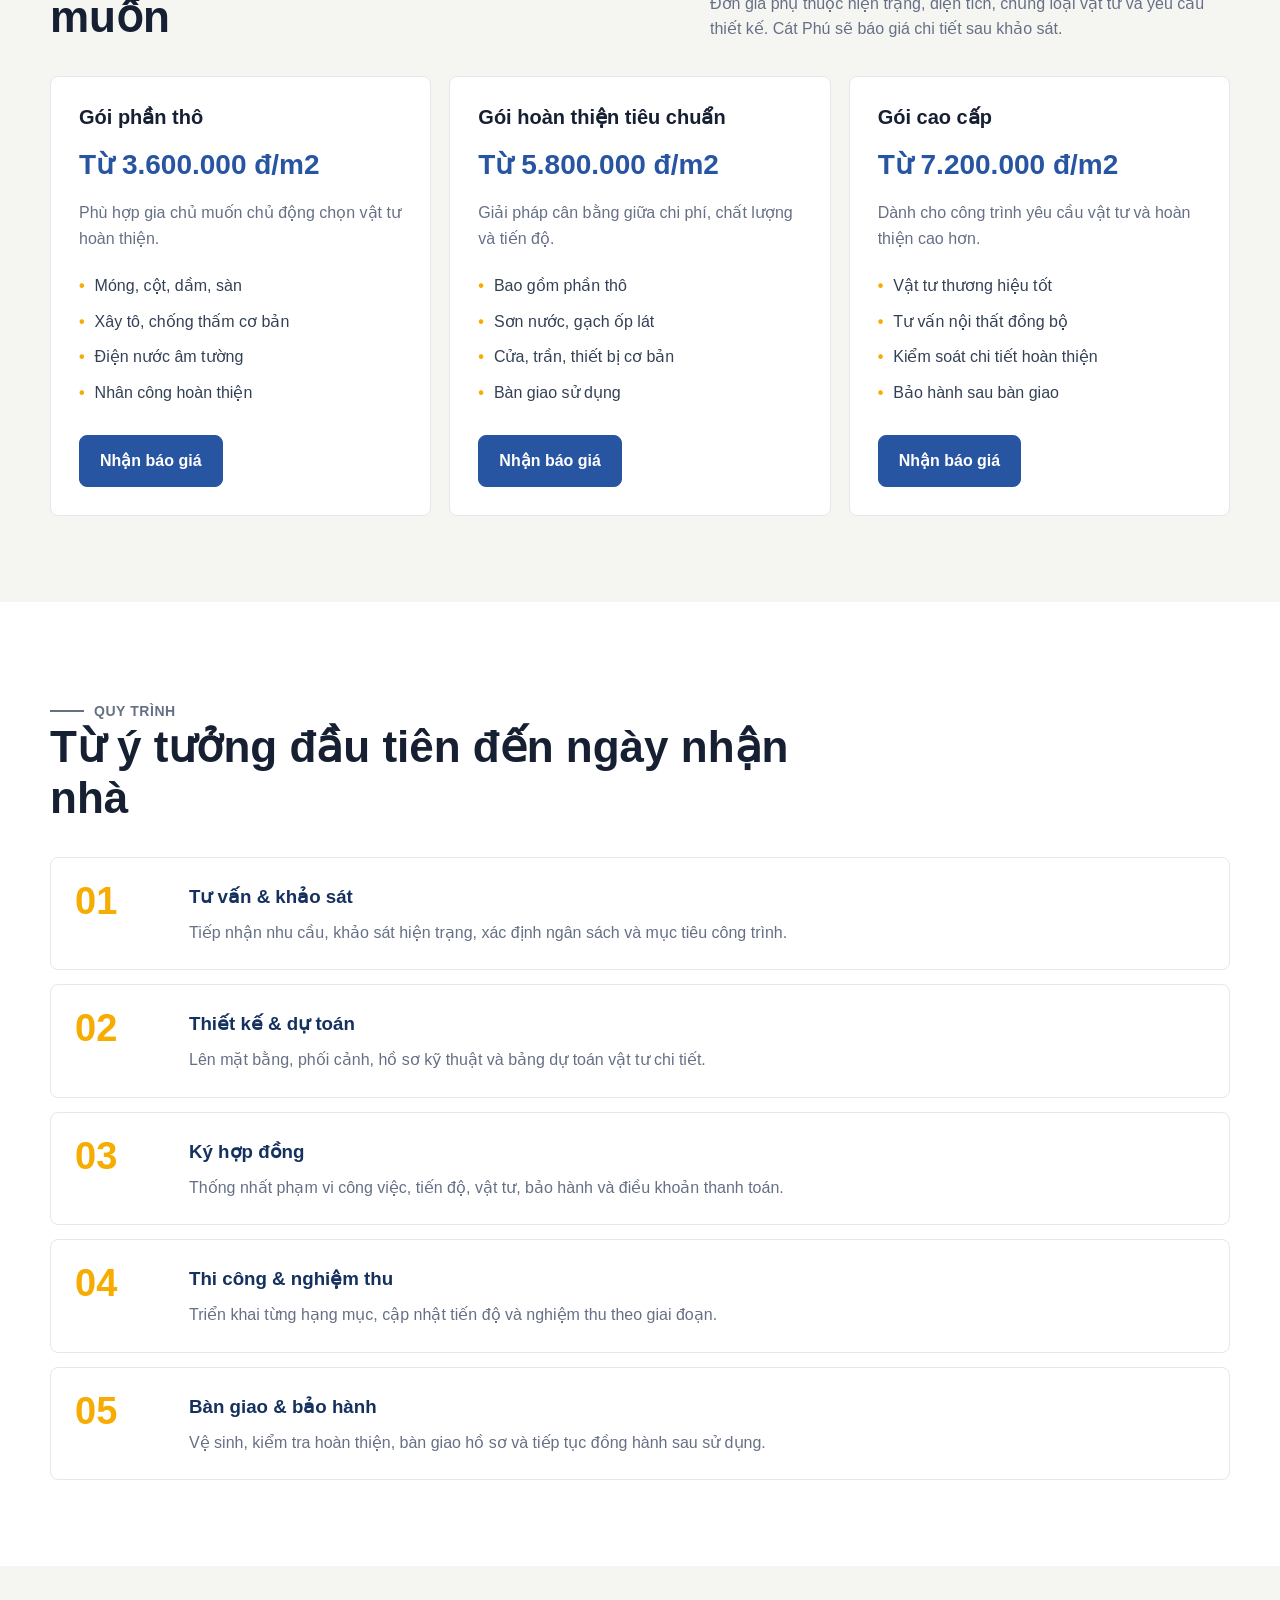
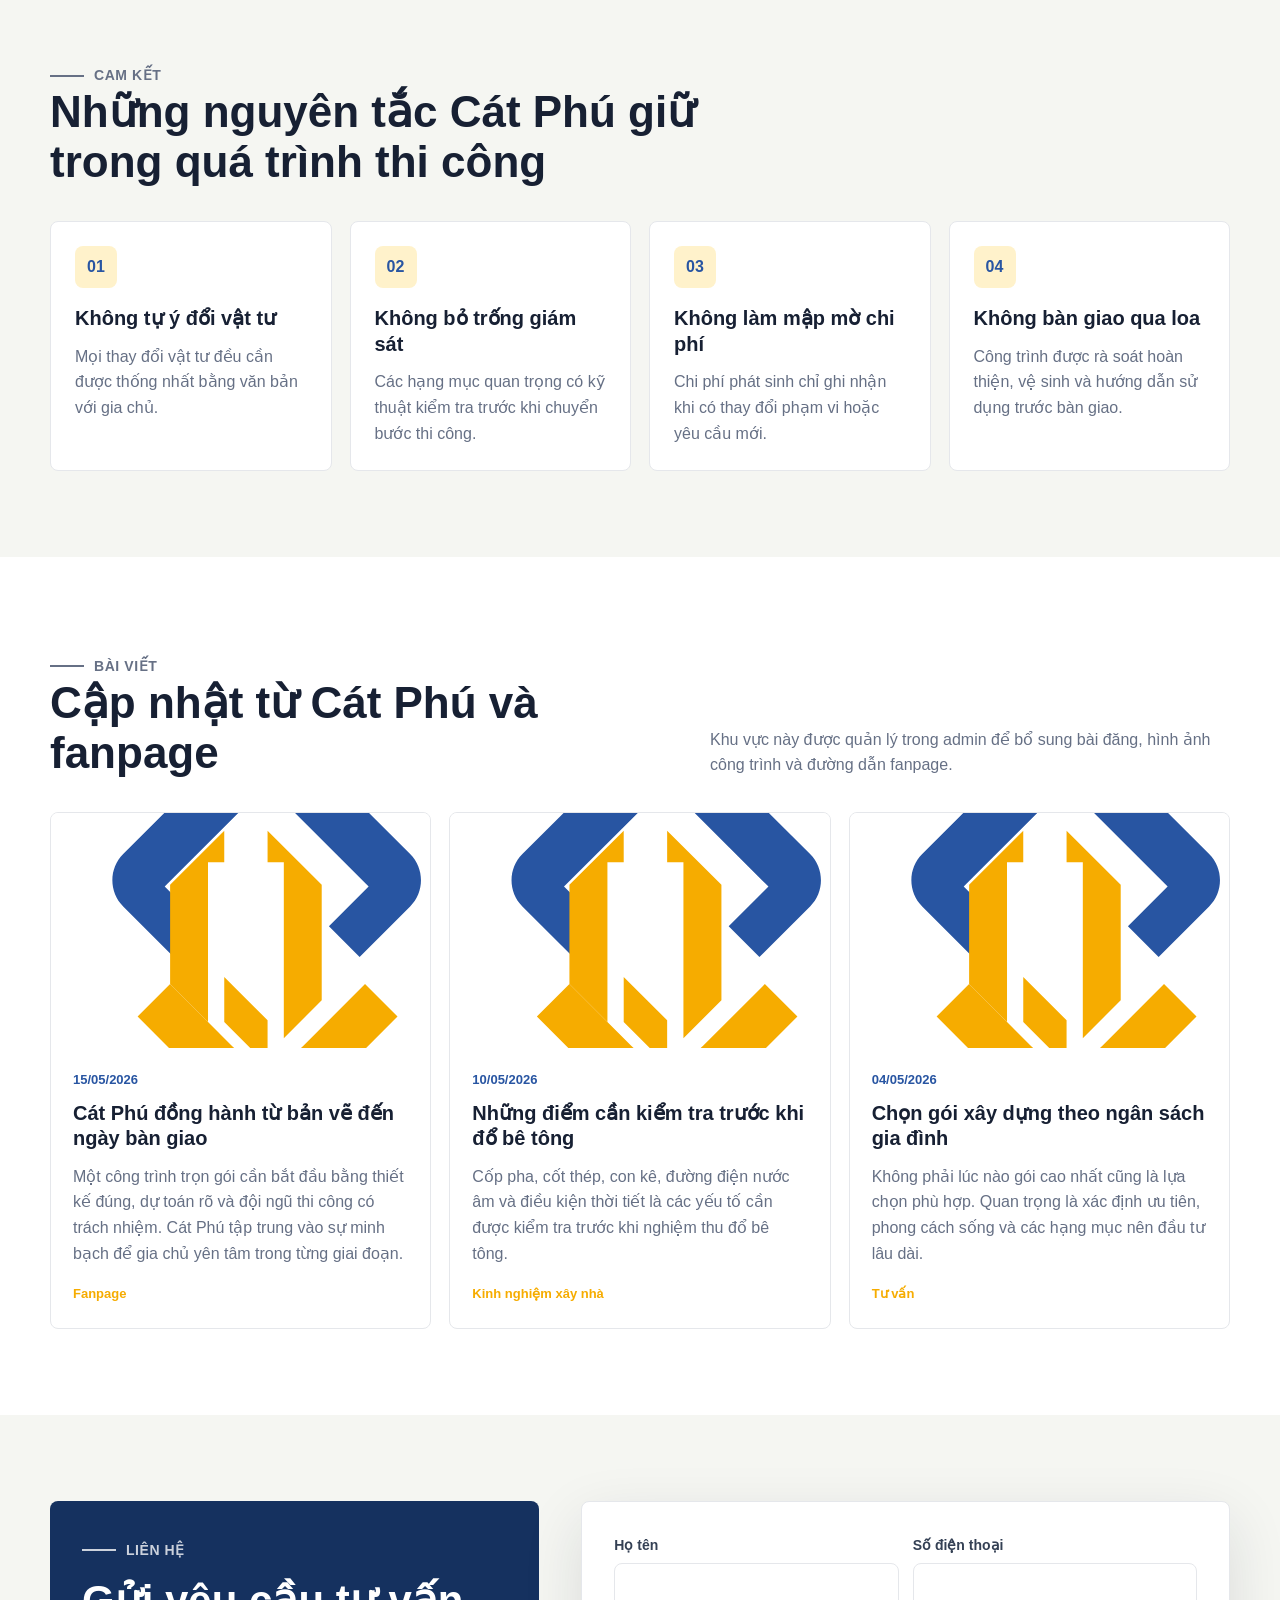
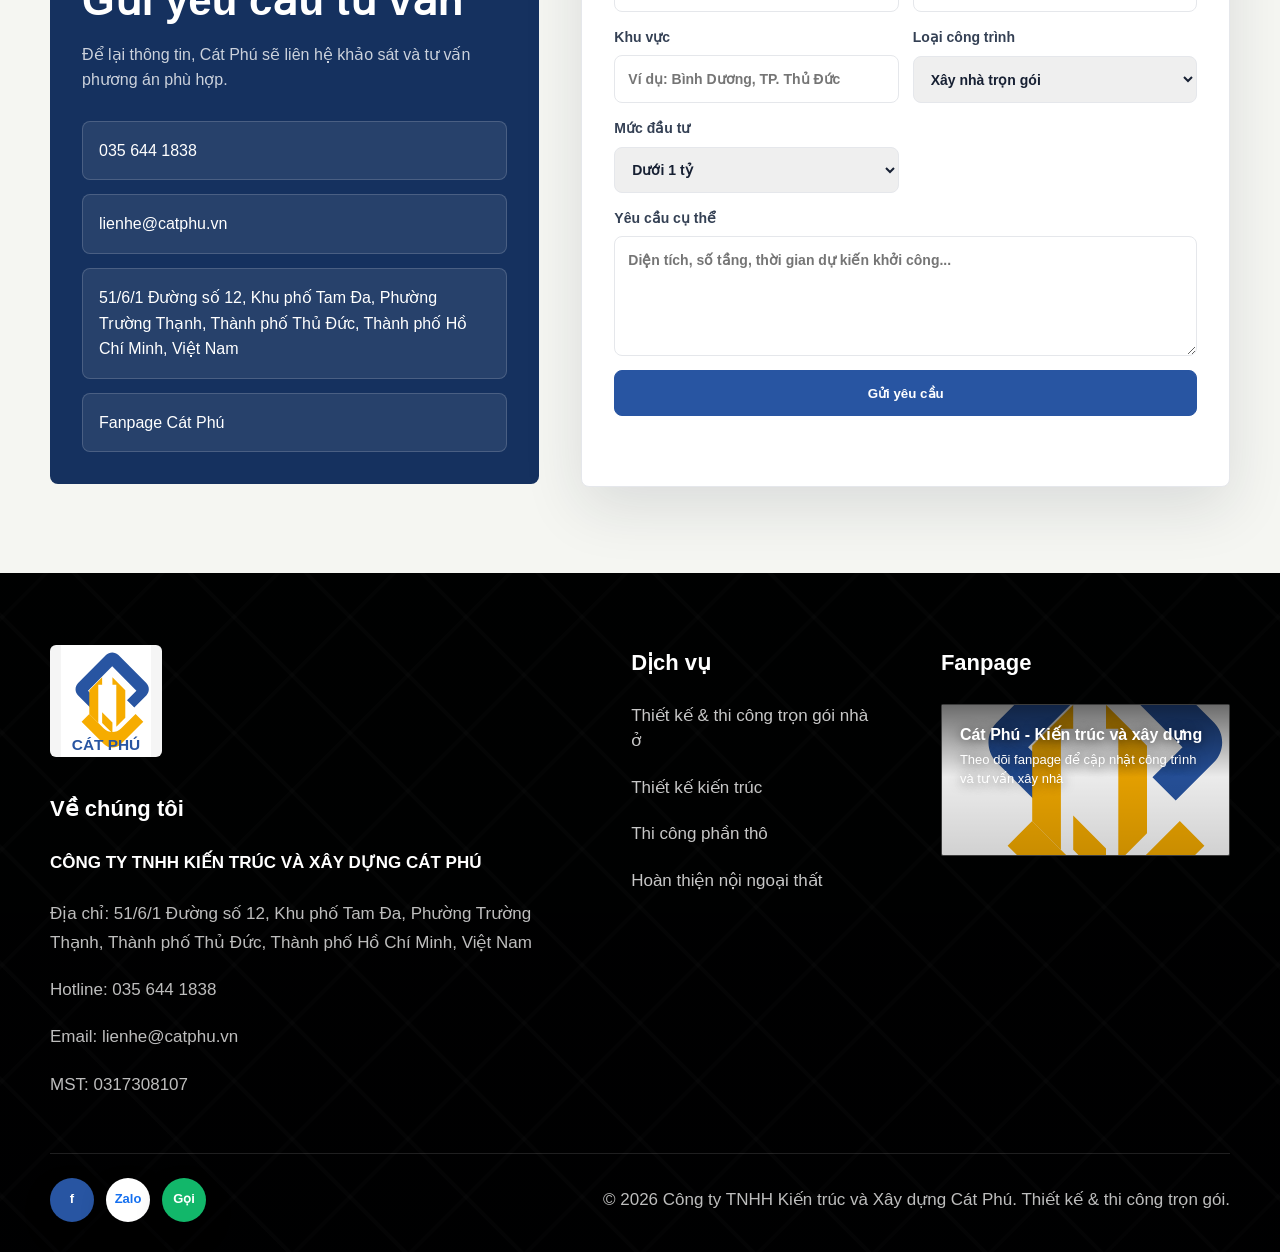
==== commit 9659f632: "fix: load global image fallback script" ====
--- a/index.html
+++ b/index.html
@@ -86,6 +86,7 @@
     <footer class="footer" id="footer"></footer>
     <div class="floating-actions" id="floating-actions"></div>
 
+    <script src="js/image-fallback.js?v=20260516"></script>
     <script src="js/main.js?v=20260516-image-fallback"></script>
     <script src="js/contact-static-fallback.js?v=20260516-2"></script>
   </body>
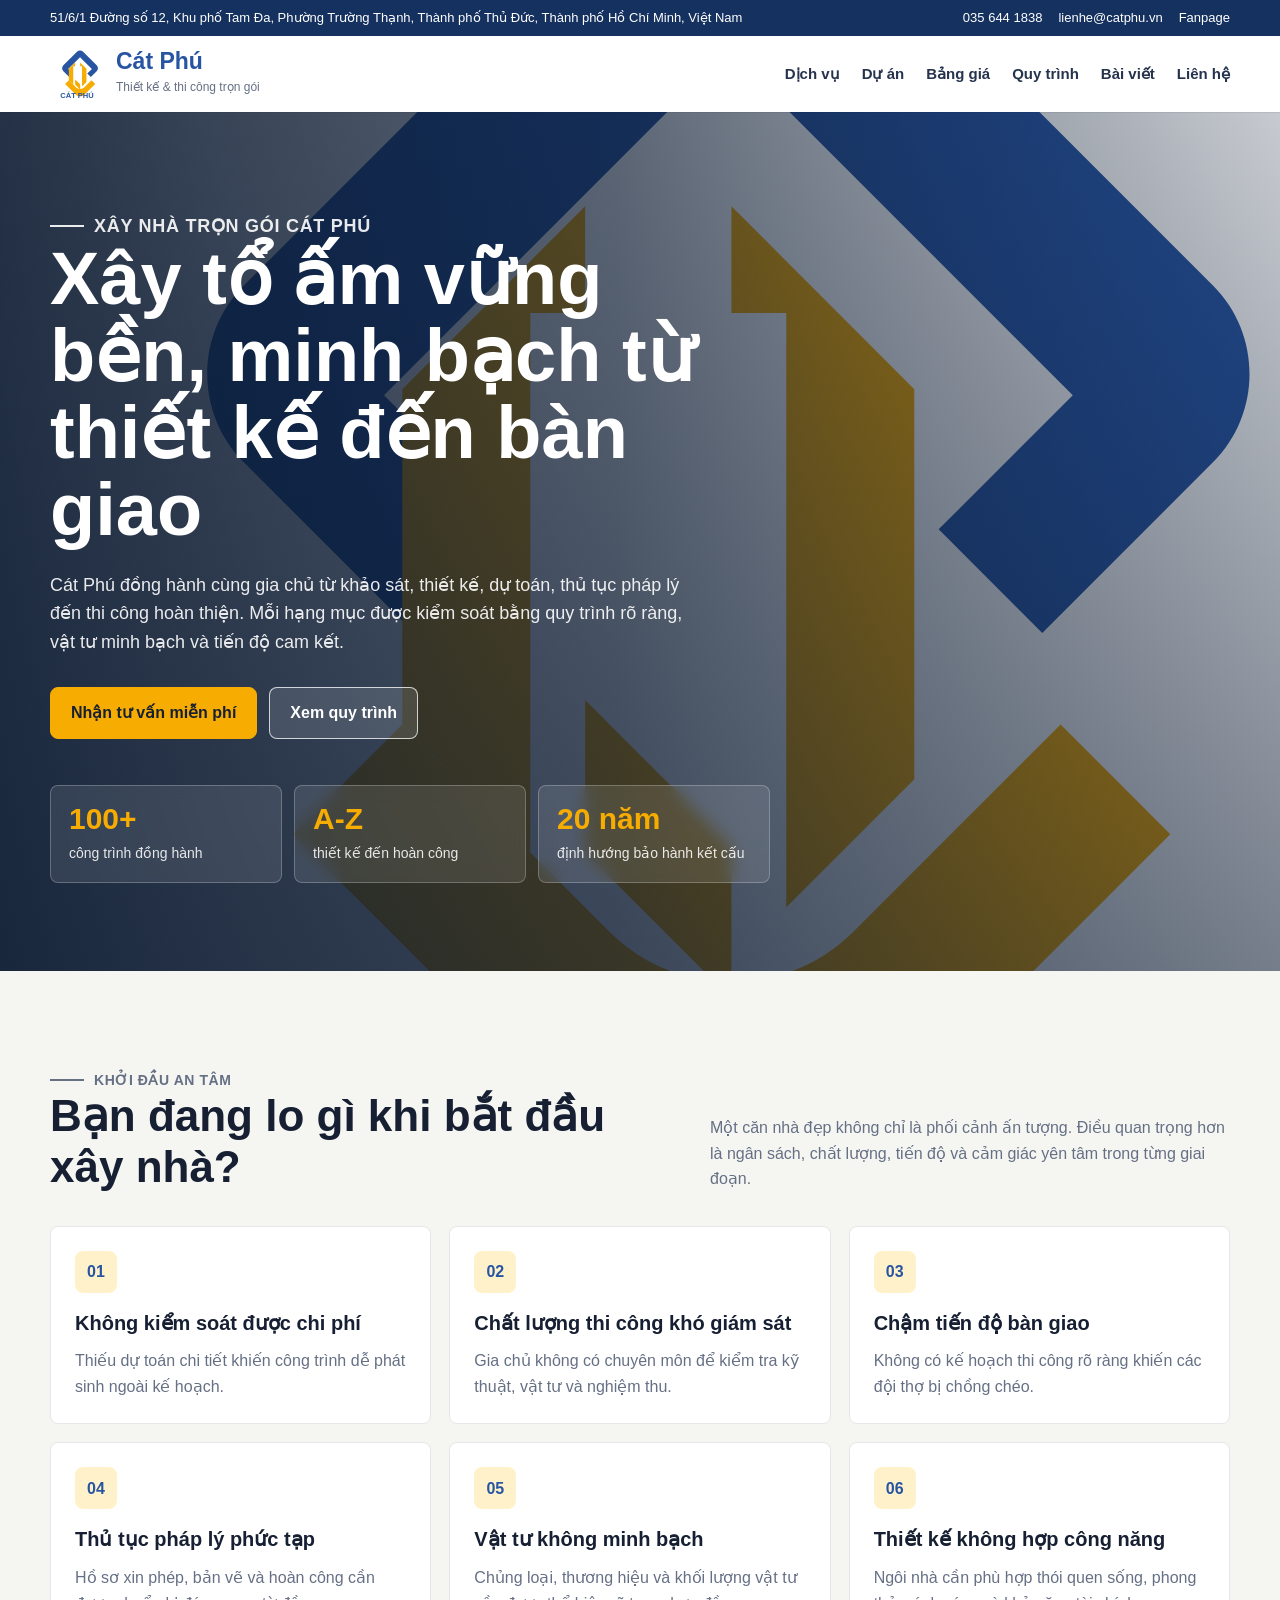
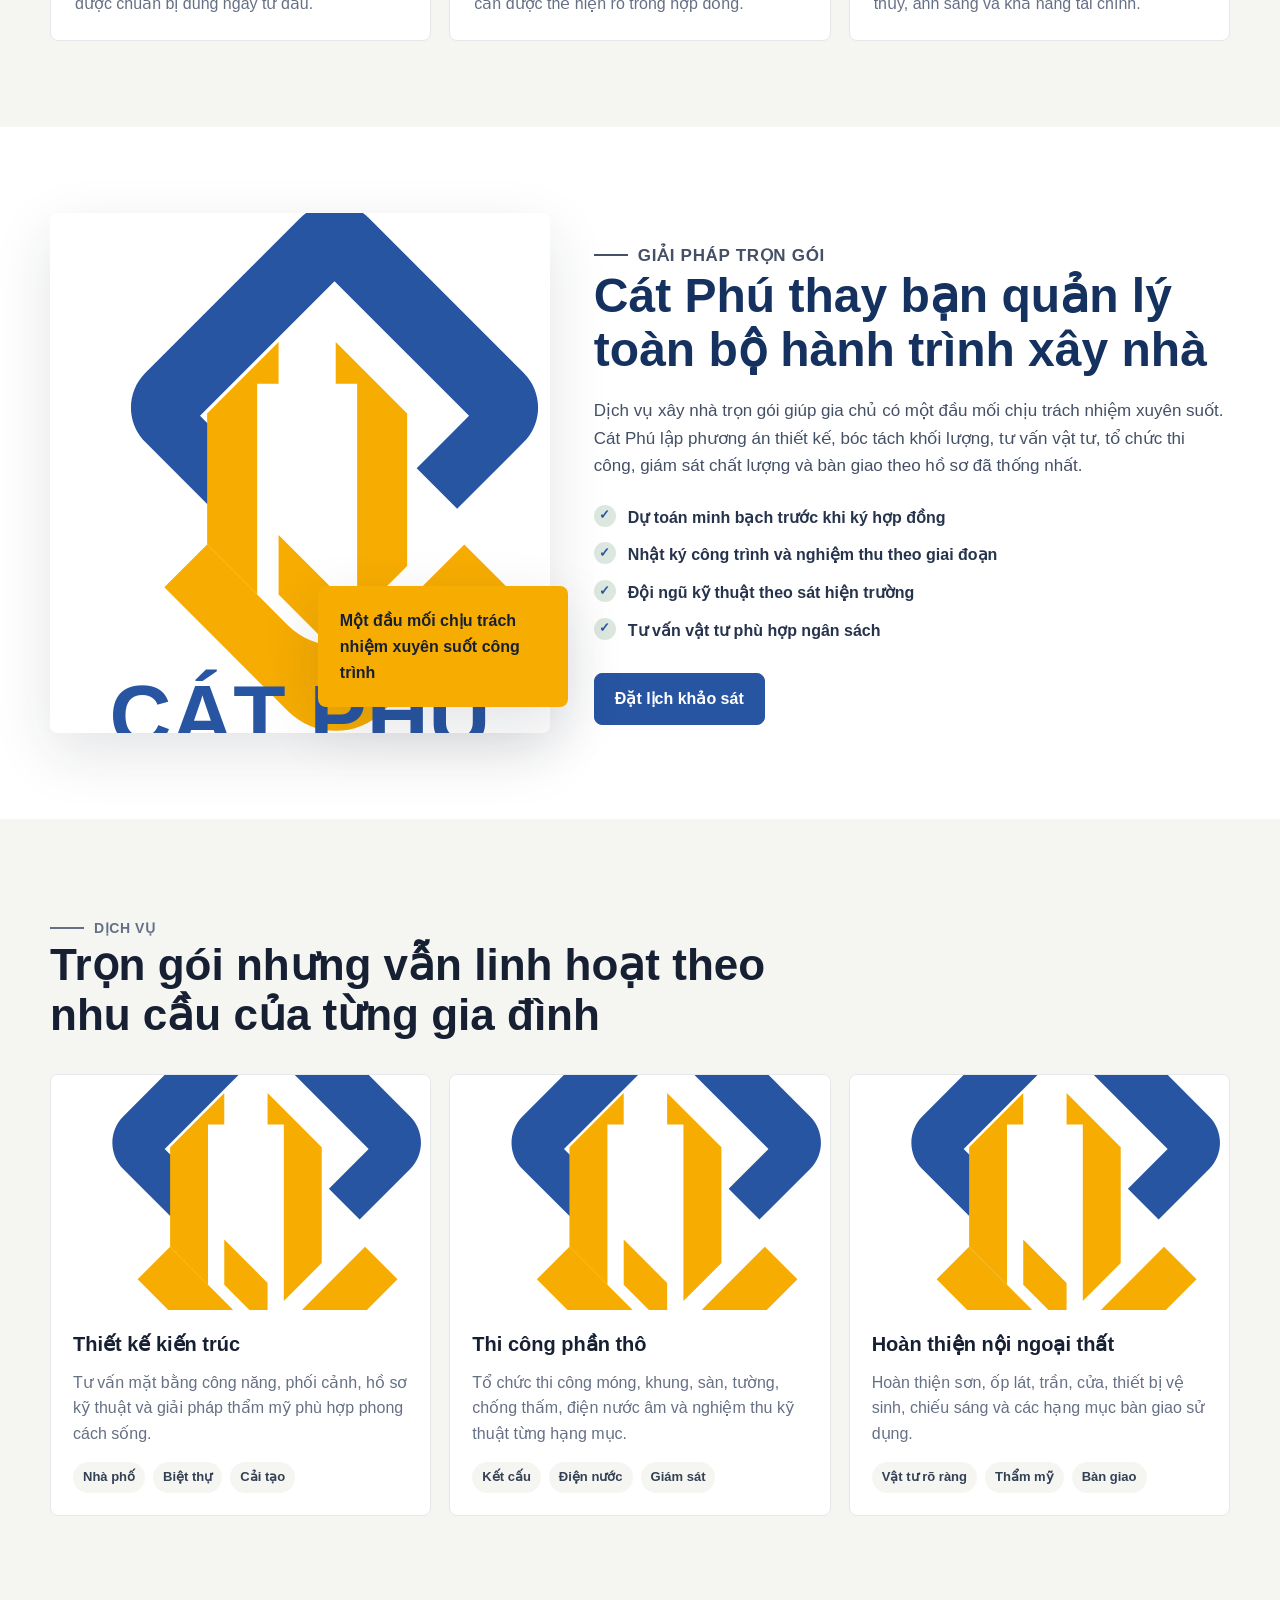
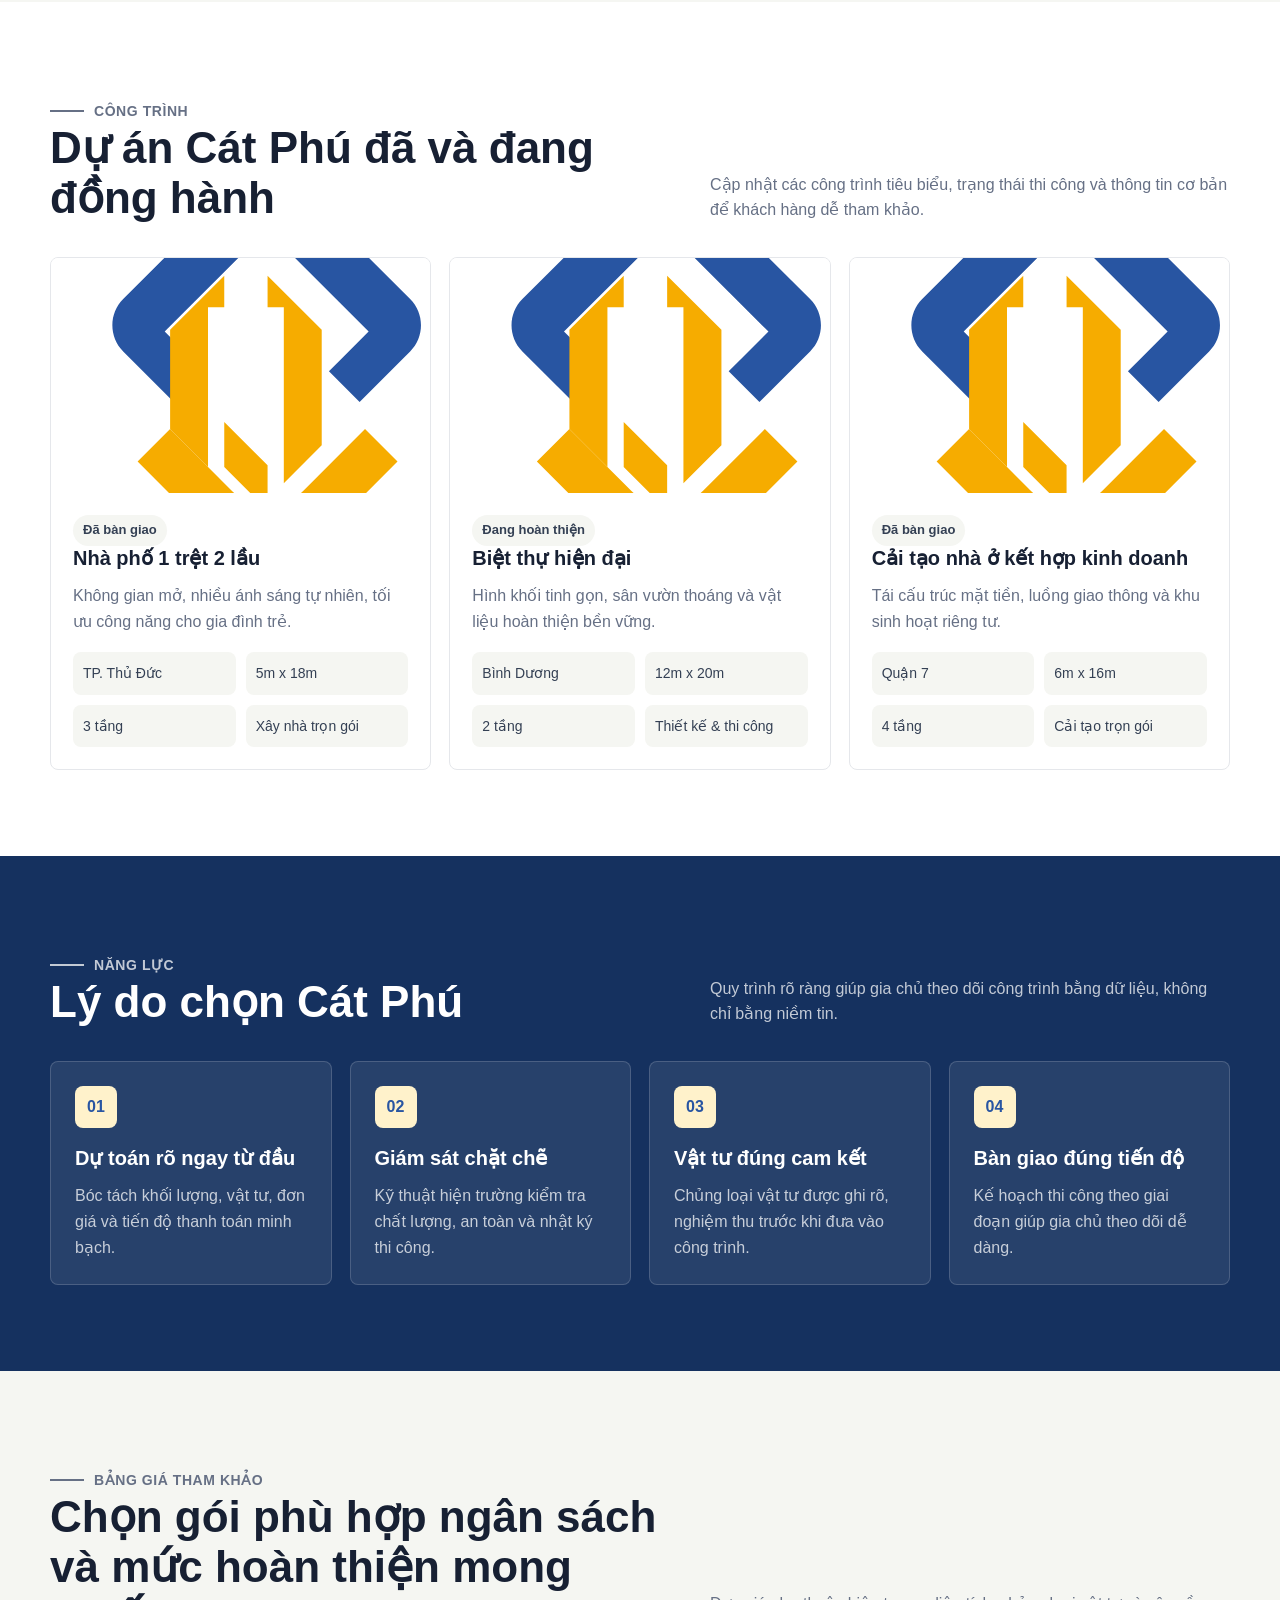
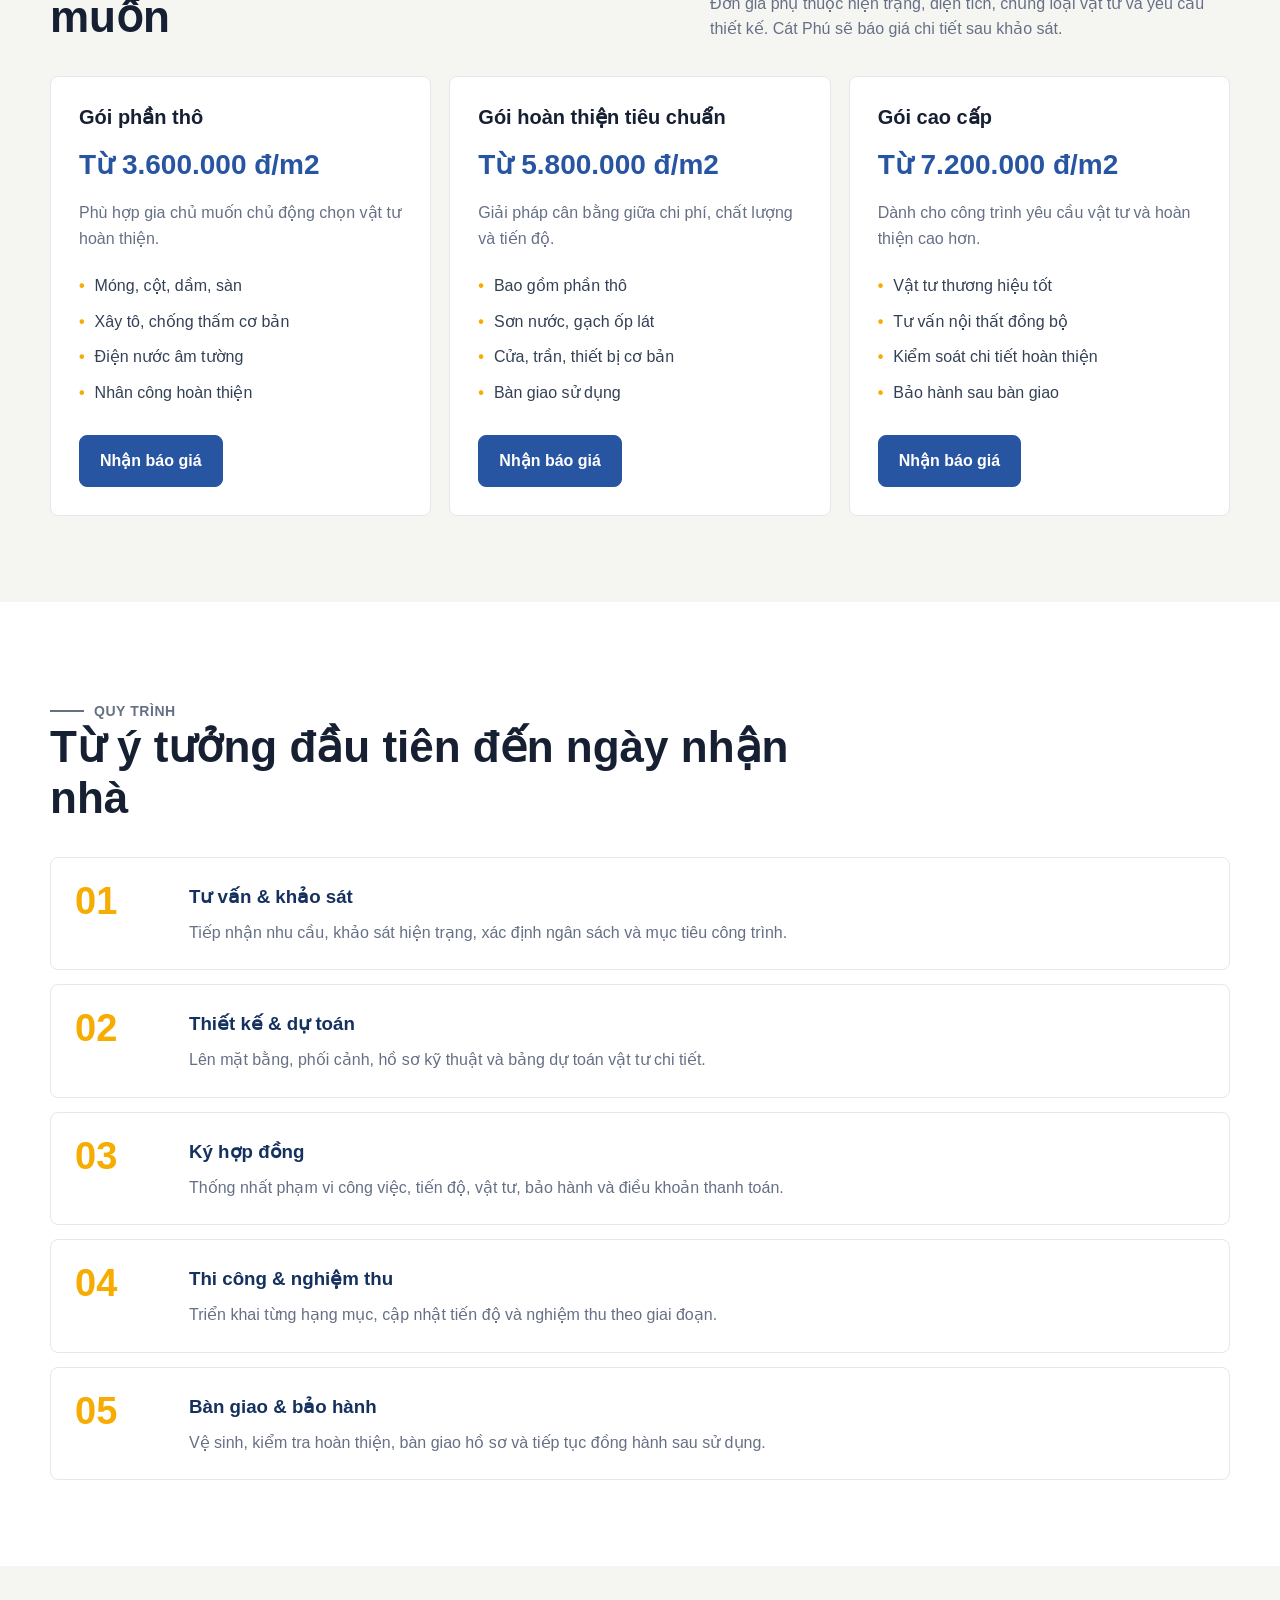
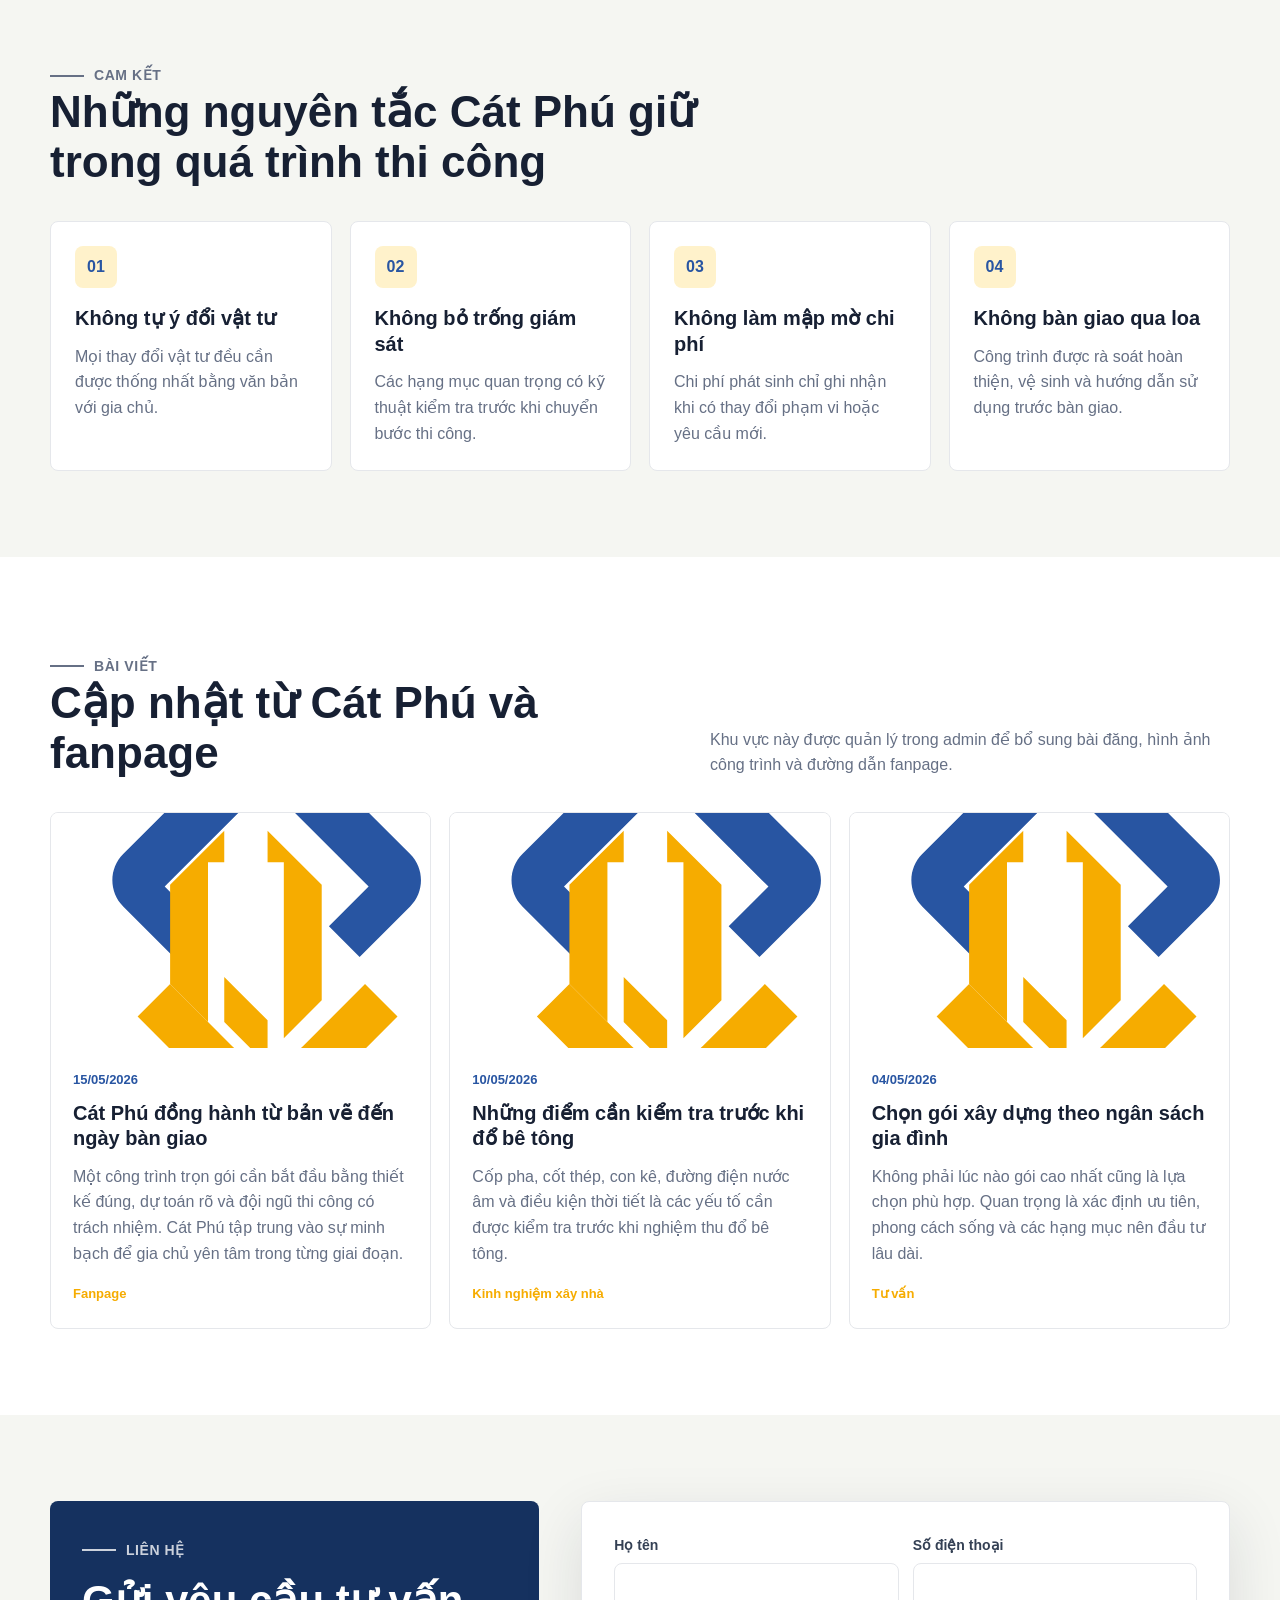
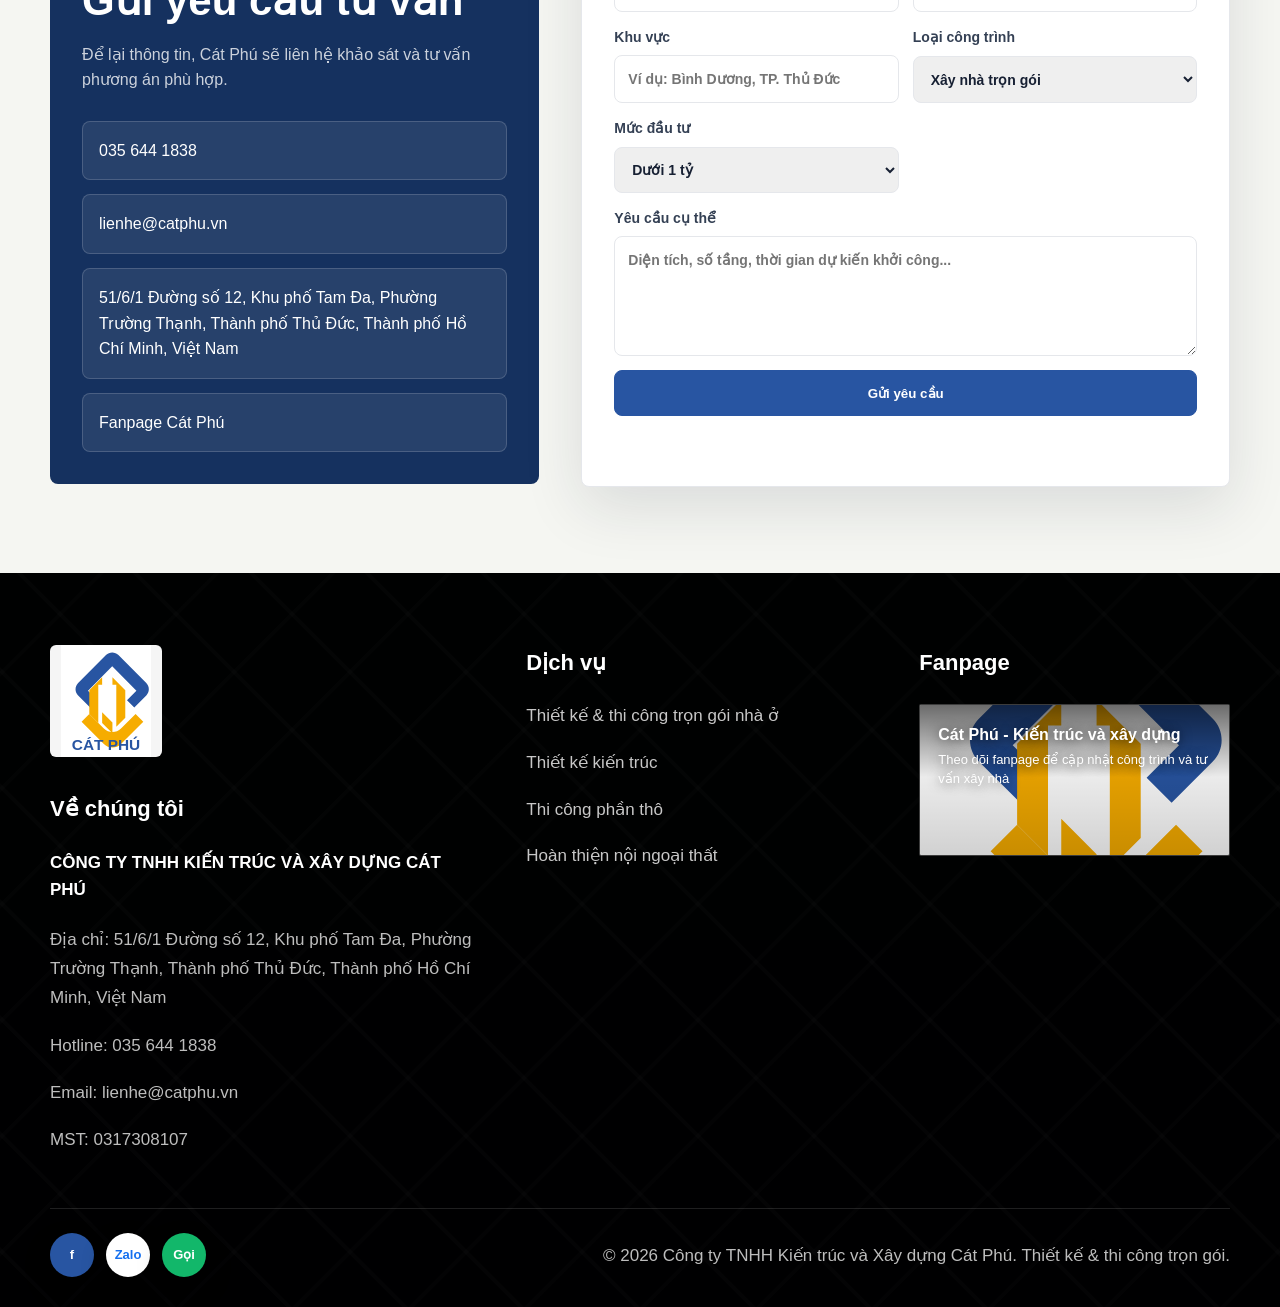
==== commit 0cbb10a7: "fix: load footer layout override" ====
--- a/index.html
+++ b/index.html
@@ -19,6 +19,7 @@
     <link rel="canonical" href="https://tanthanh381.github.io/cat-phu-website/">
     <link rel="icon" href="assets/logo-cat-phu.svg" type="image/svg+xml">
     <link rel="stylesheet" href="css/styles.css">
+    <link rel="stylesheet" href="css/footer-fix.css?v=20260516">
   </head>
   <body>
     <header class="site-header" id="top">
--- a/css/footer-fix.css
+++ b/css/footer-fix.css
@@ -0,0 +1,20 @@
+.footer__inner {
+  grid-template-columns: minmax(0, 1.12fr) minmax(340px, 0.9fr) minmax(280px, 0.82fr);
+  gap: 52px;
+}
+
+.footer__services nav a:first-child {
+  white-space: nowrap;
+}
+
+@media (max-width: 980px) {
+  .footer__inner {
+    grid-template-columns: 1fr;
+  }
+}
+
+@media (max-width: 420px) {
+  .footer__services nav a:first-child {
+    white-space: normal;
+  }
+}
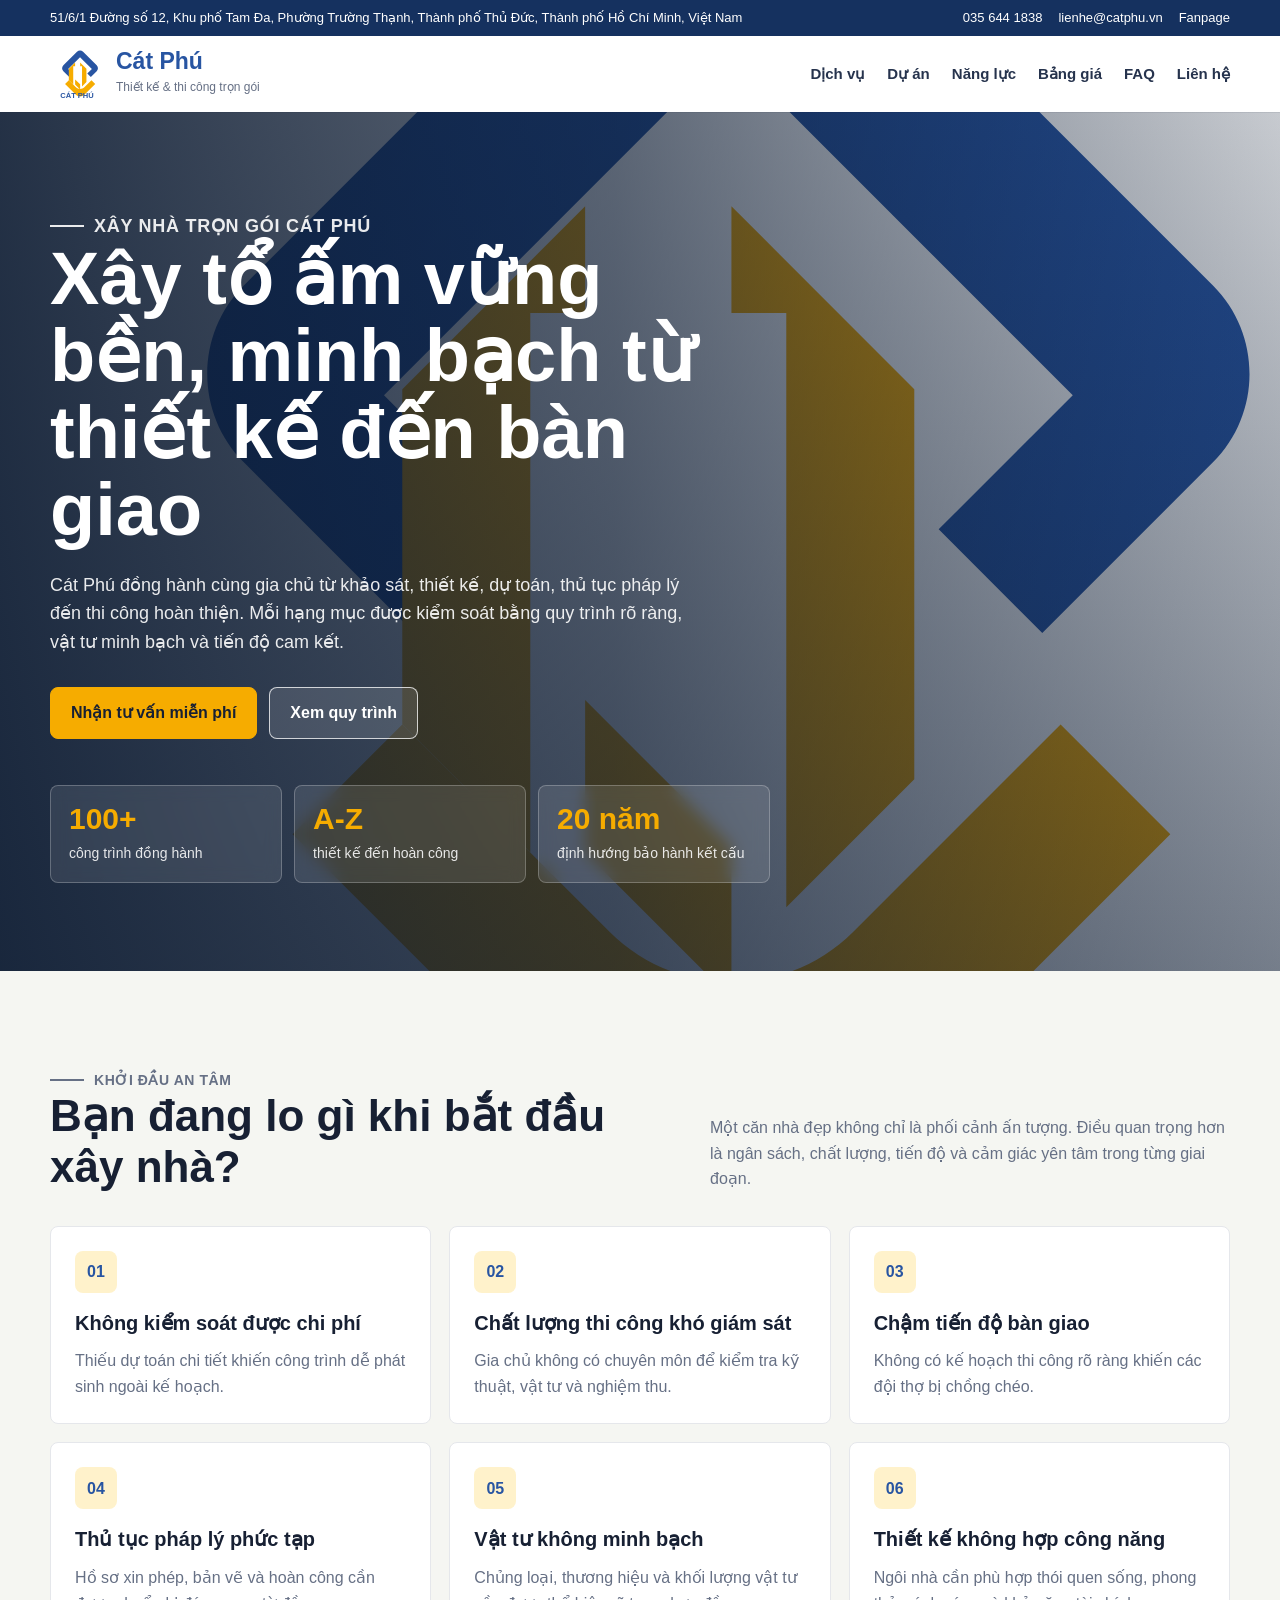
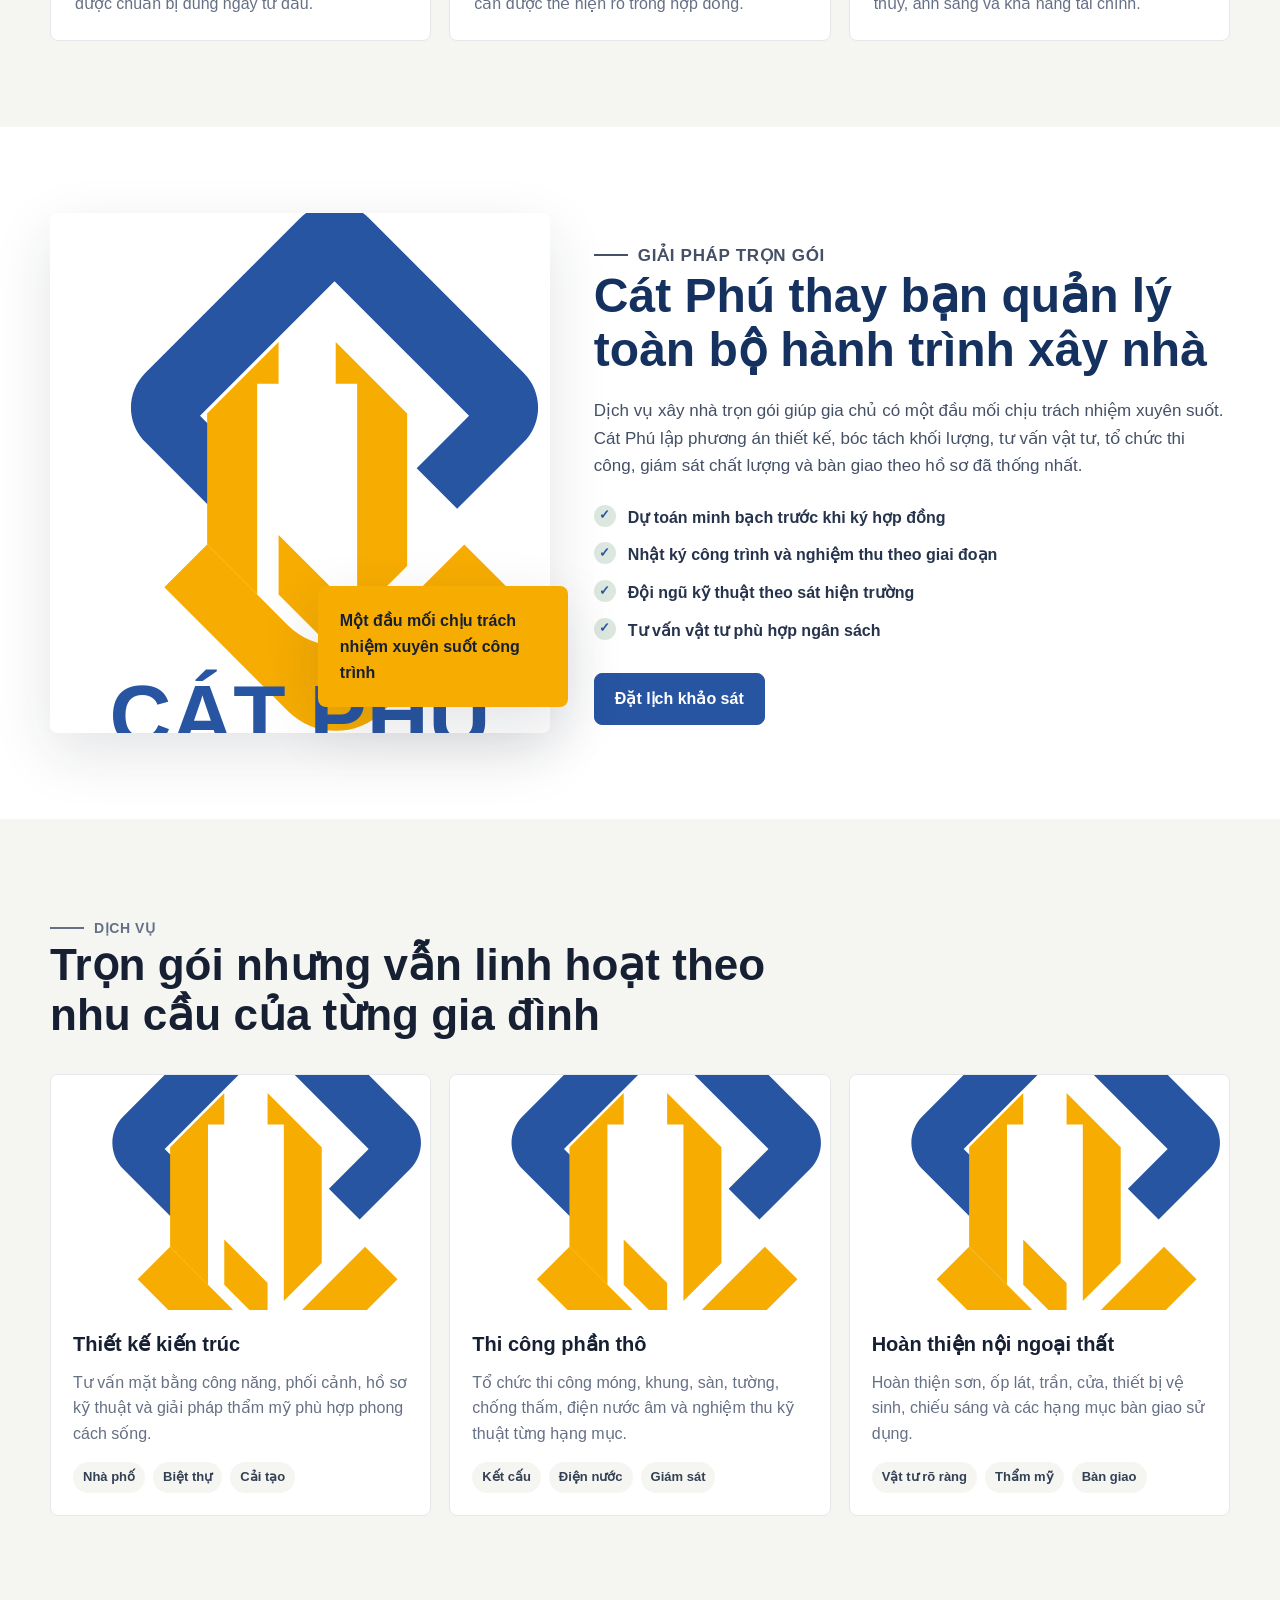
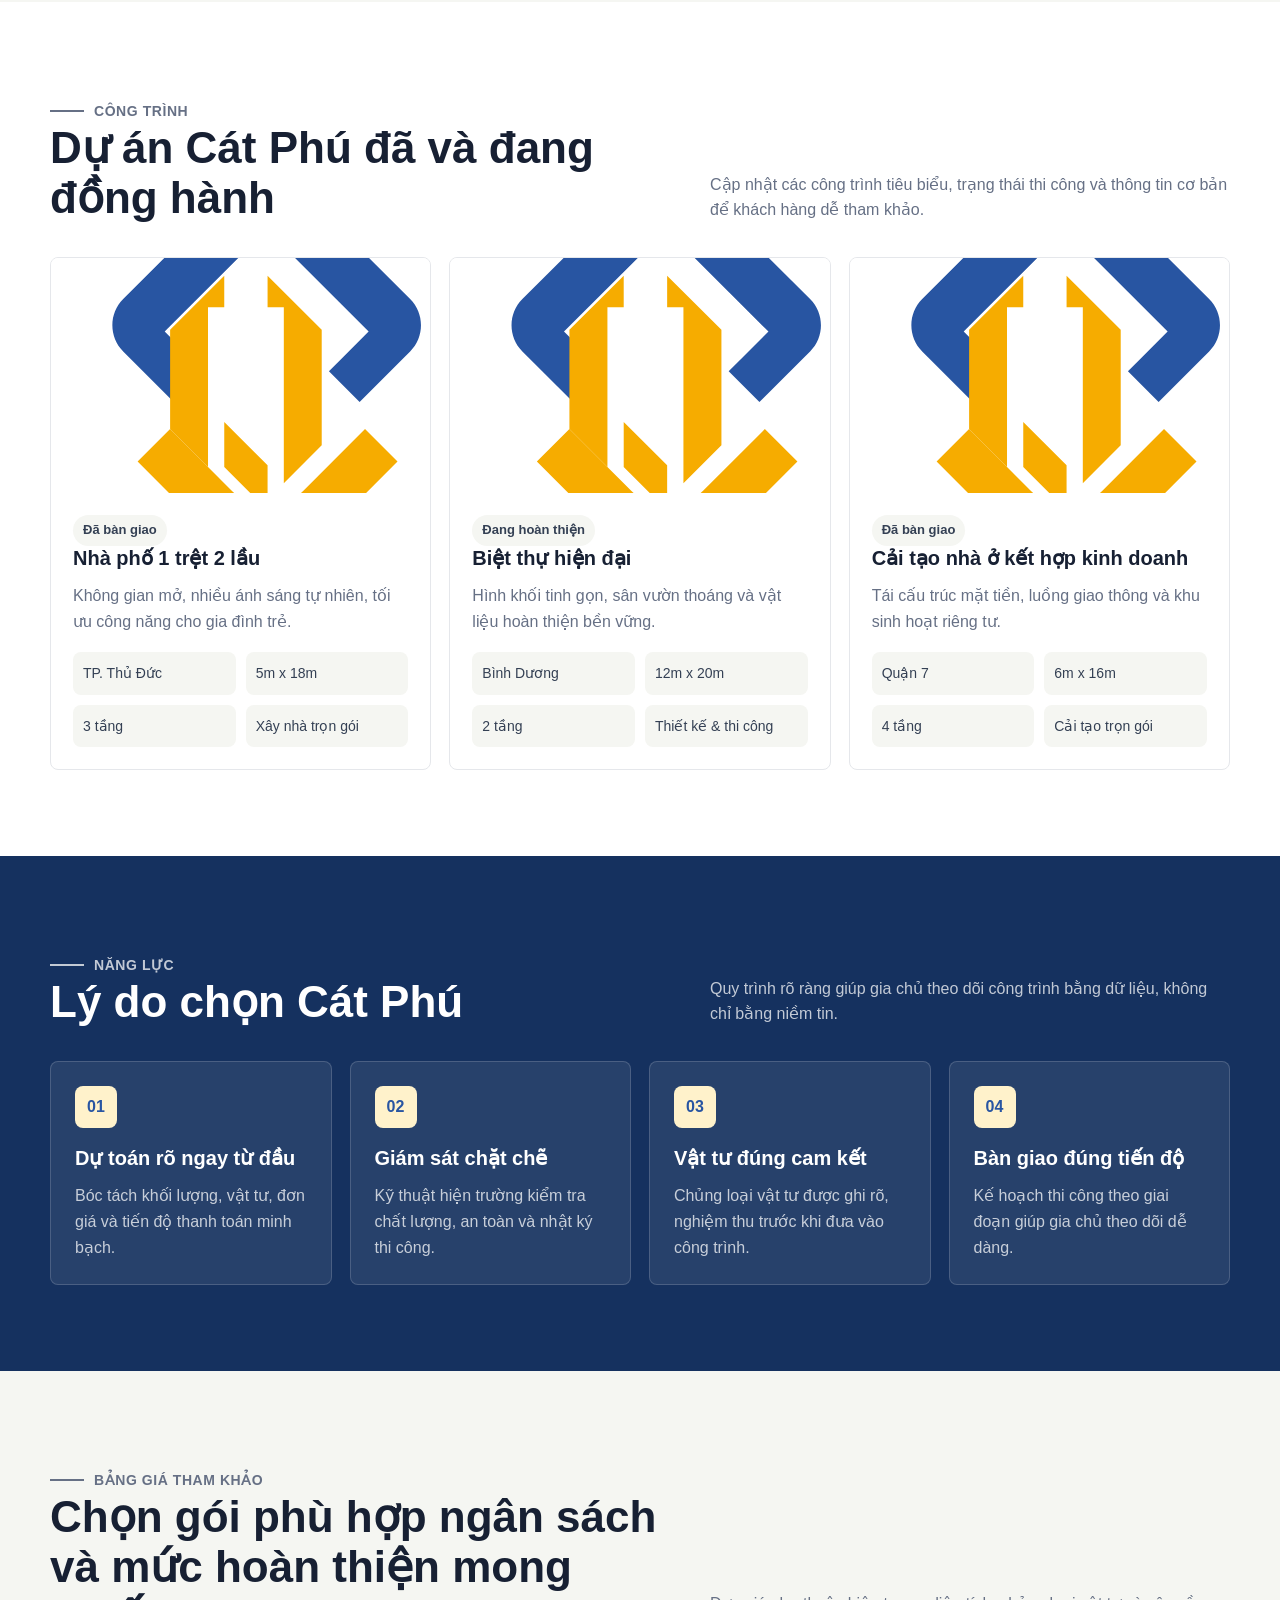
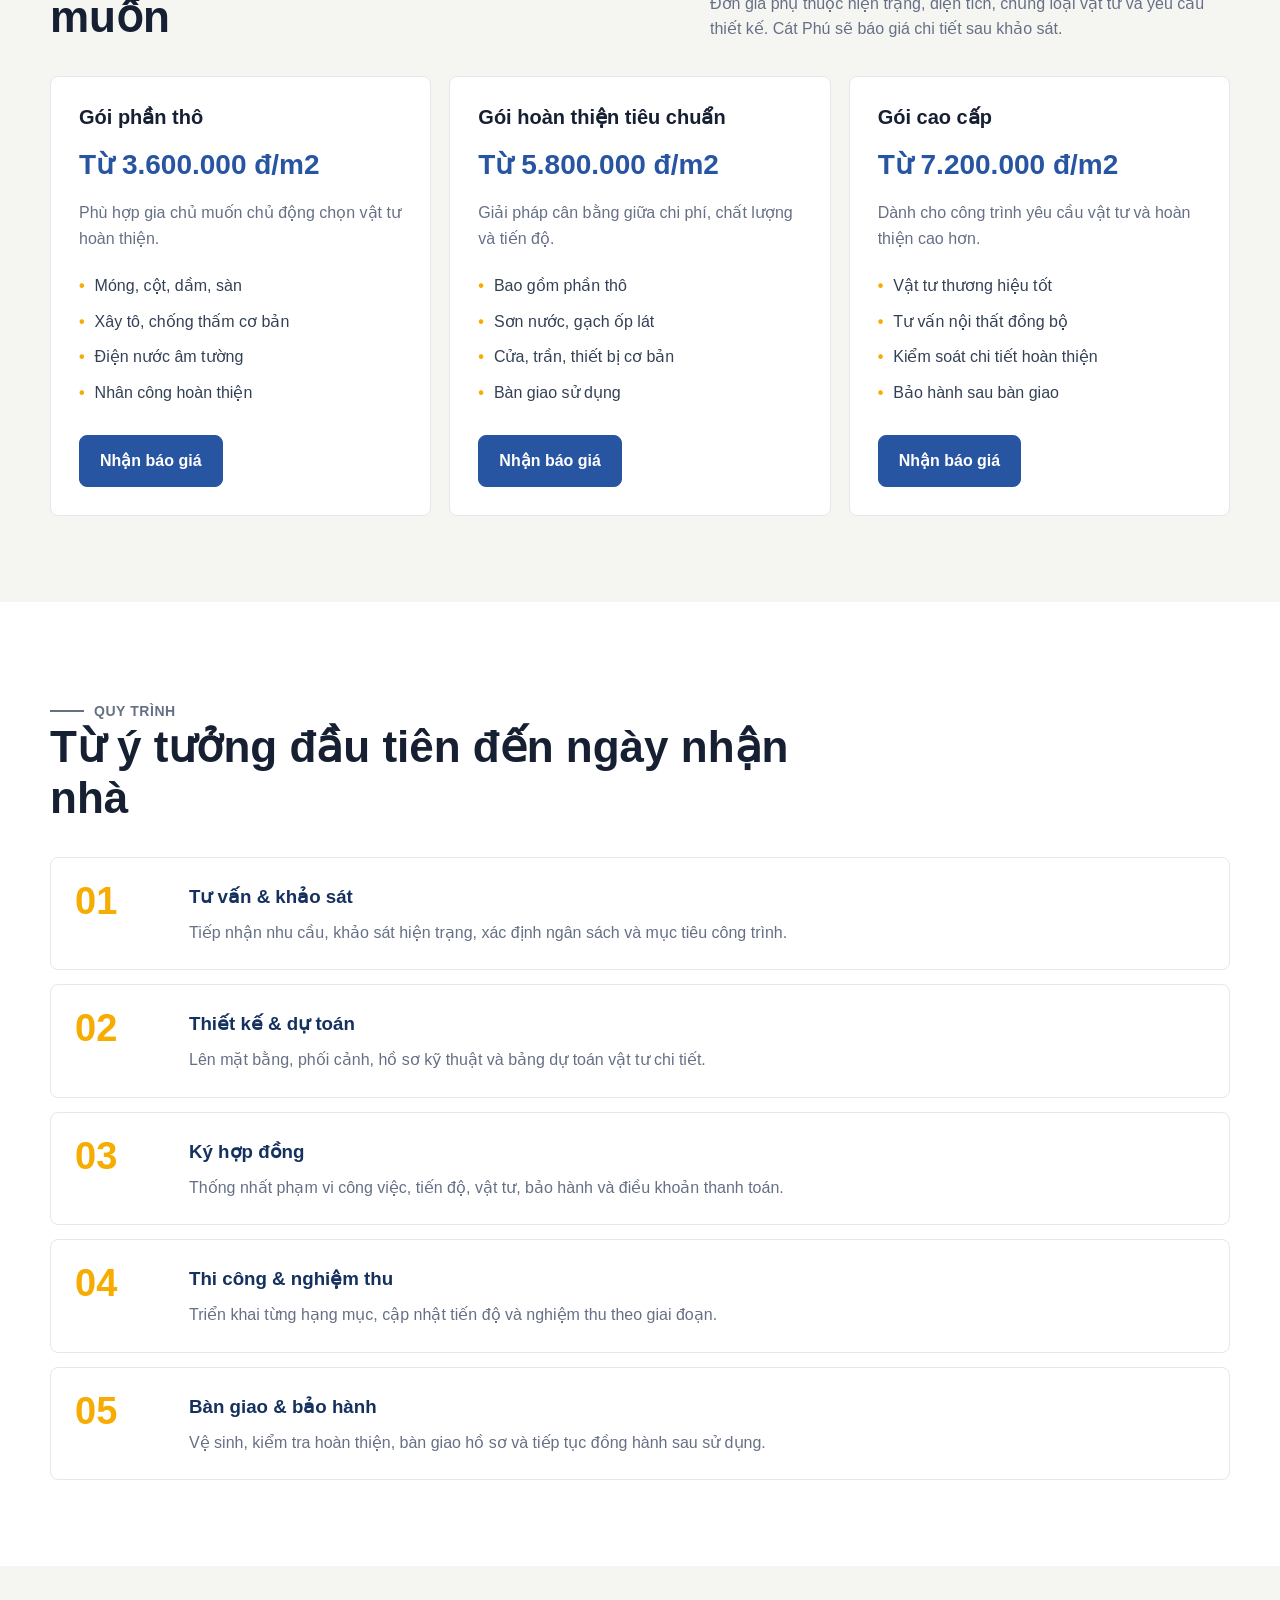
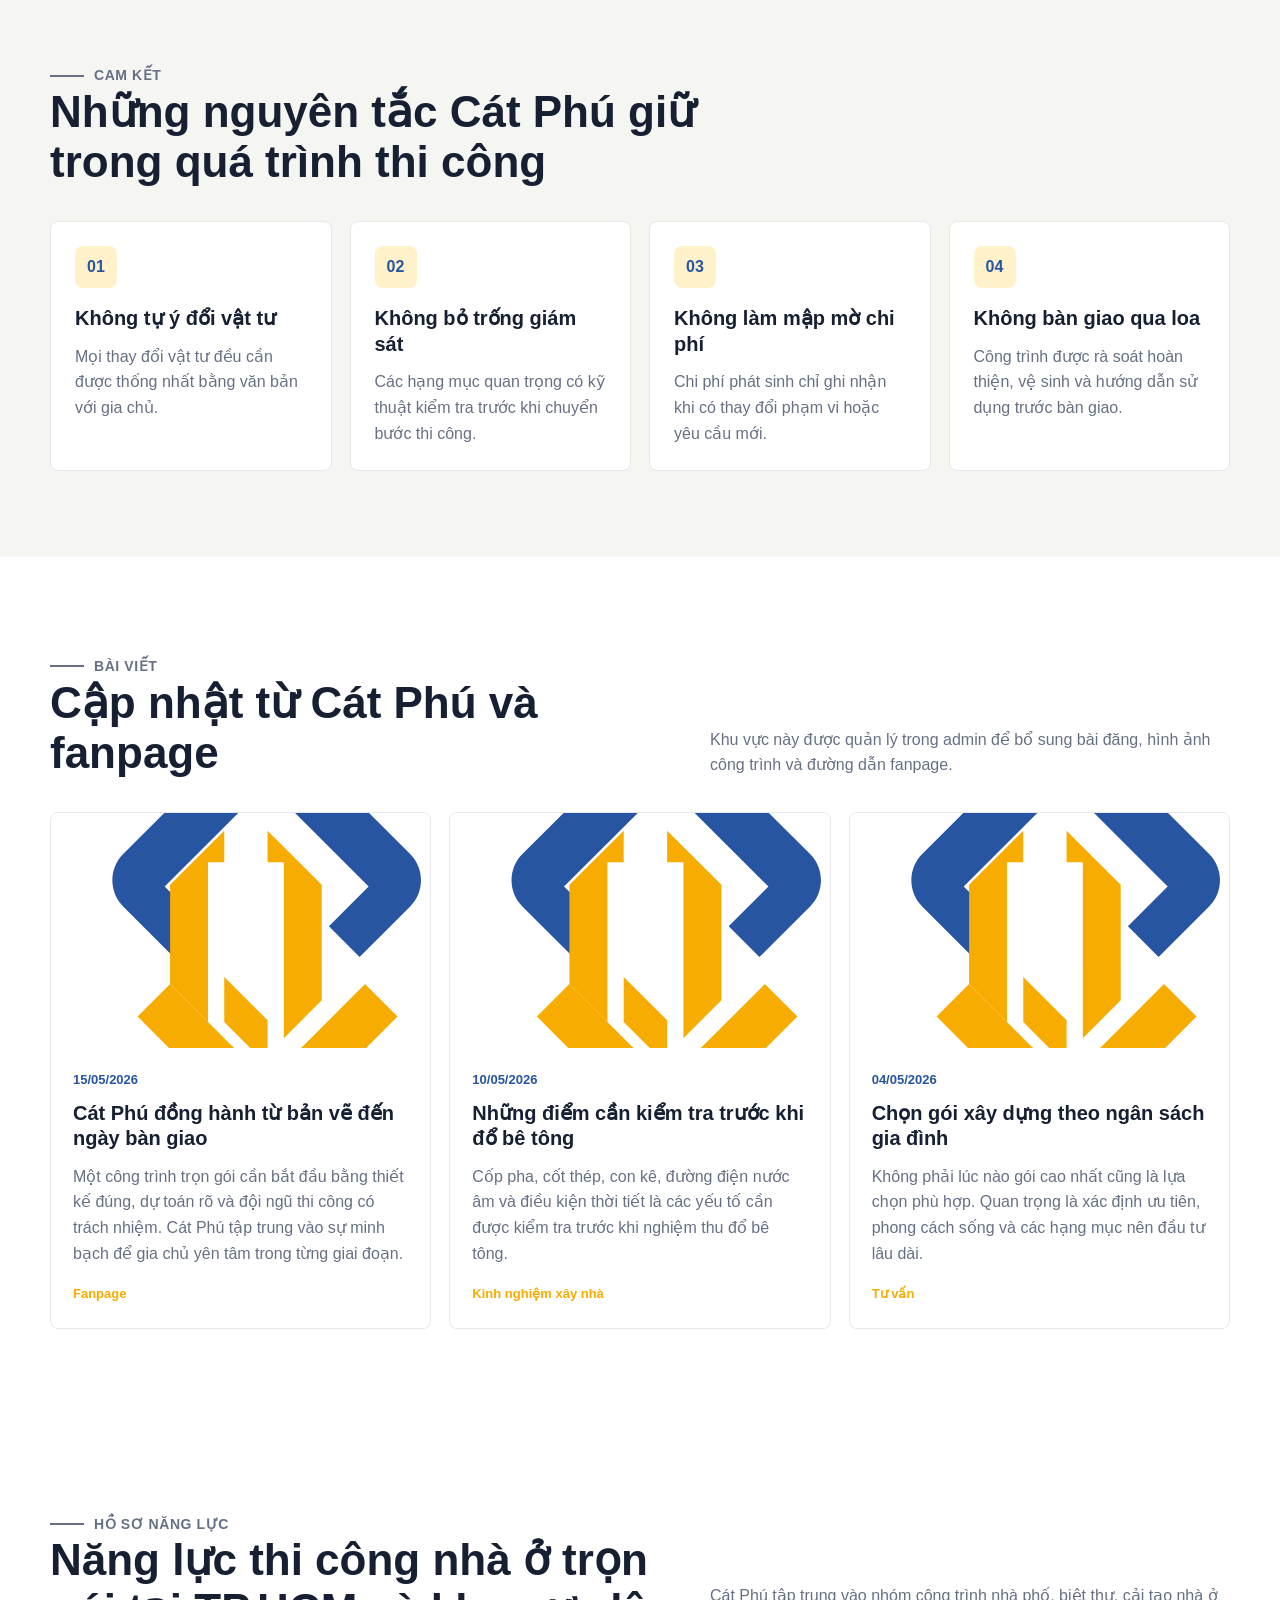
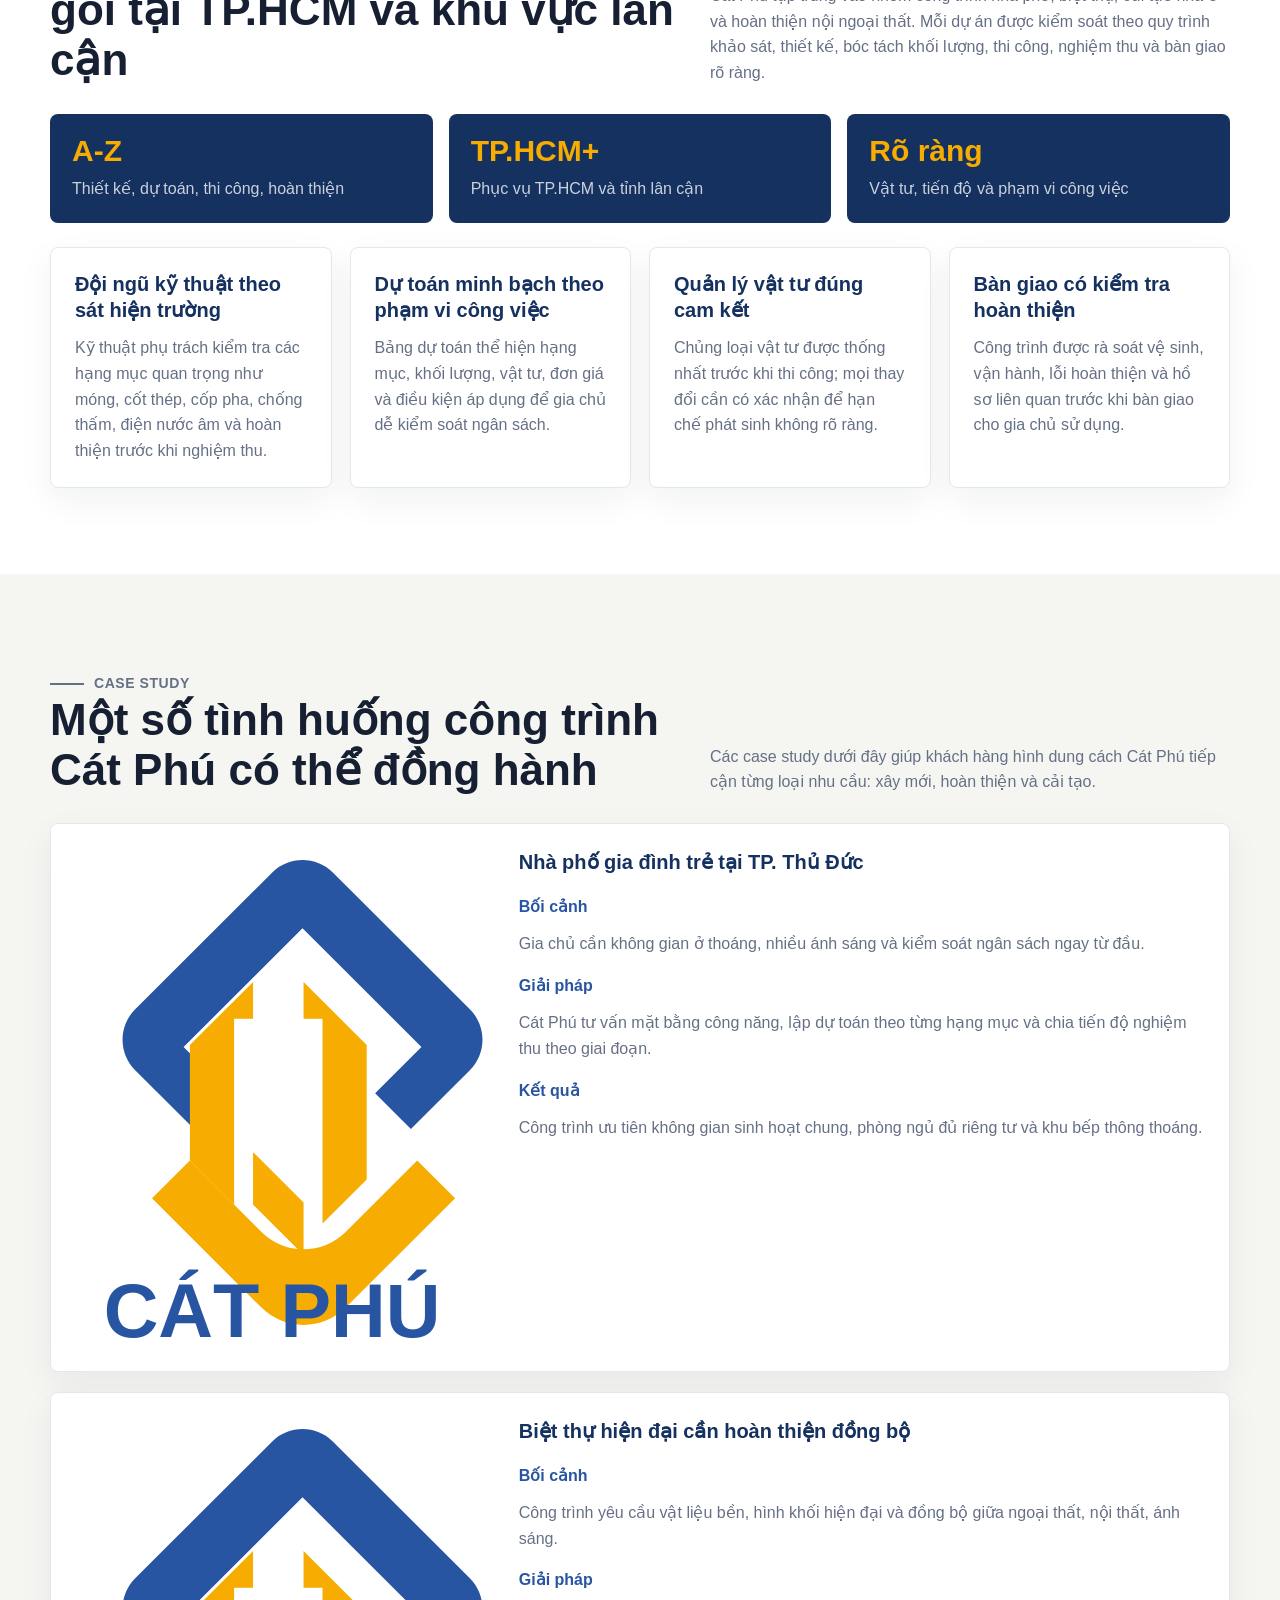
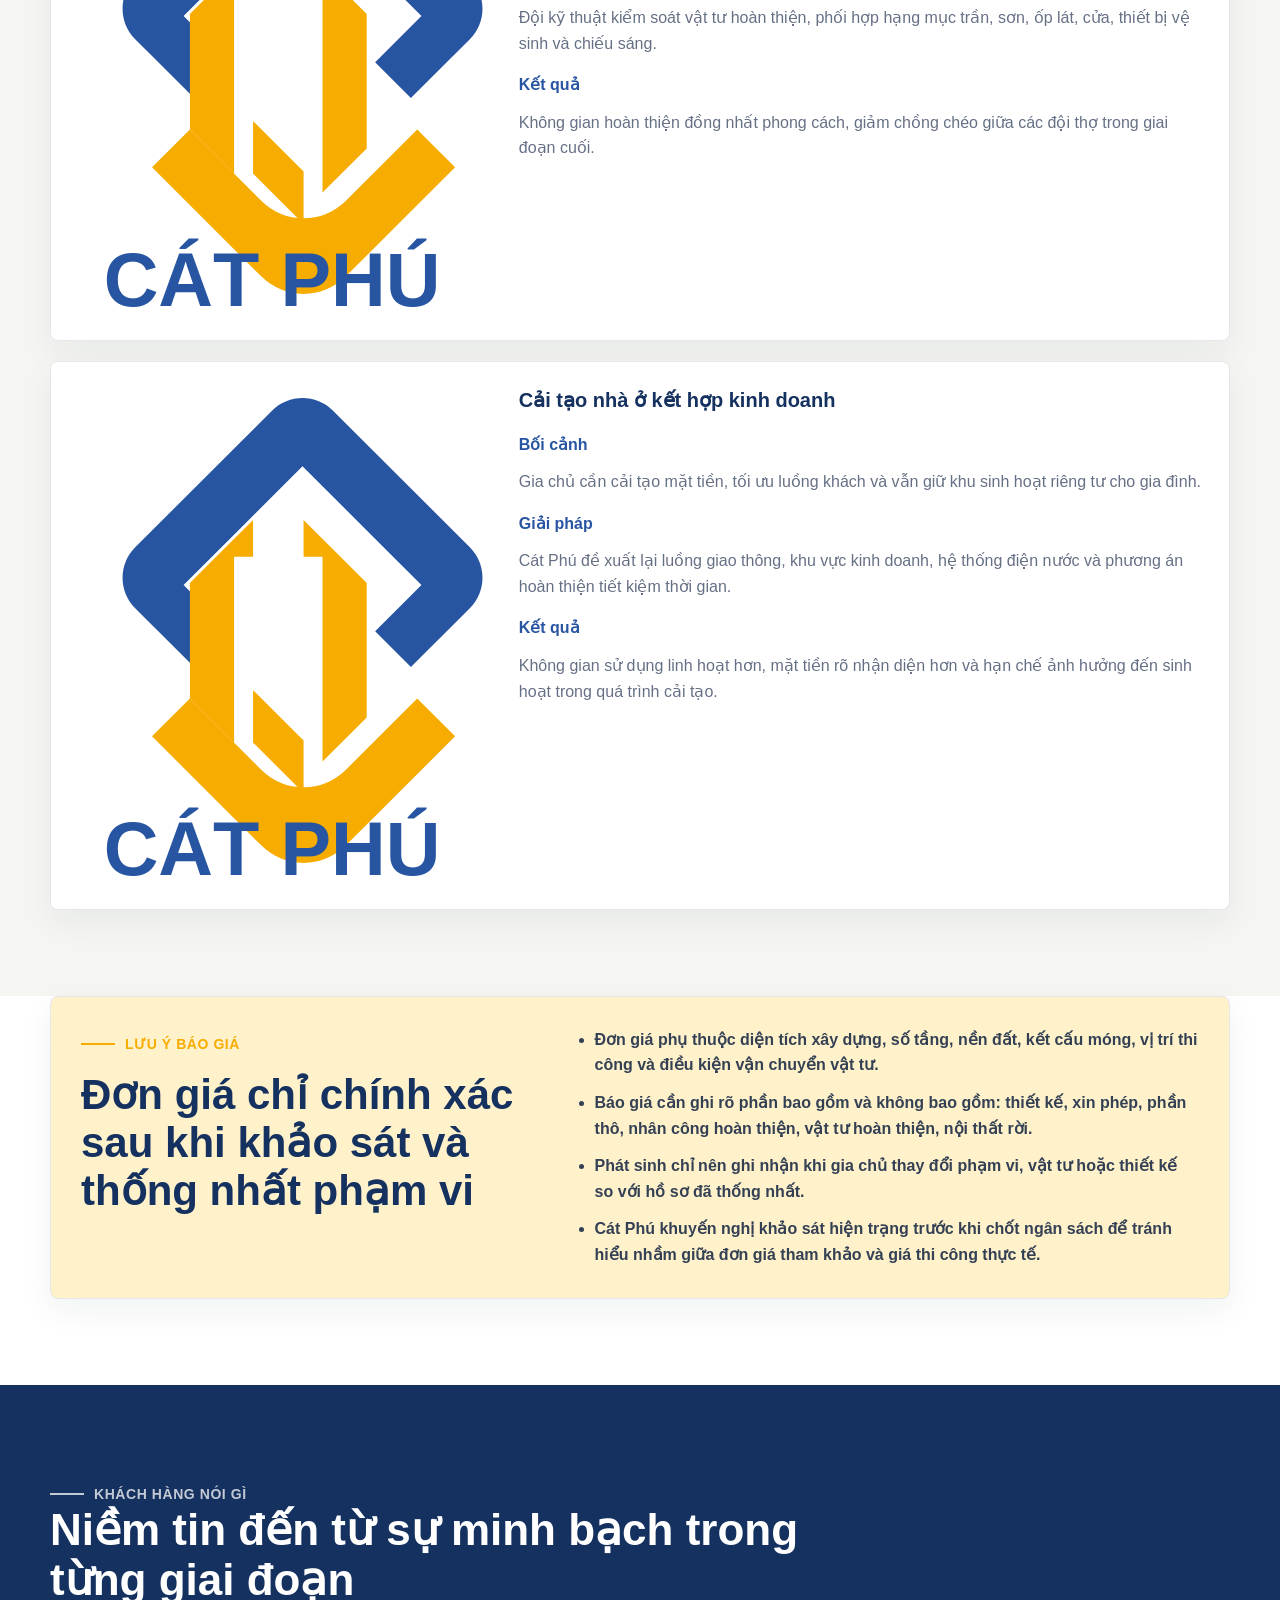
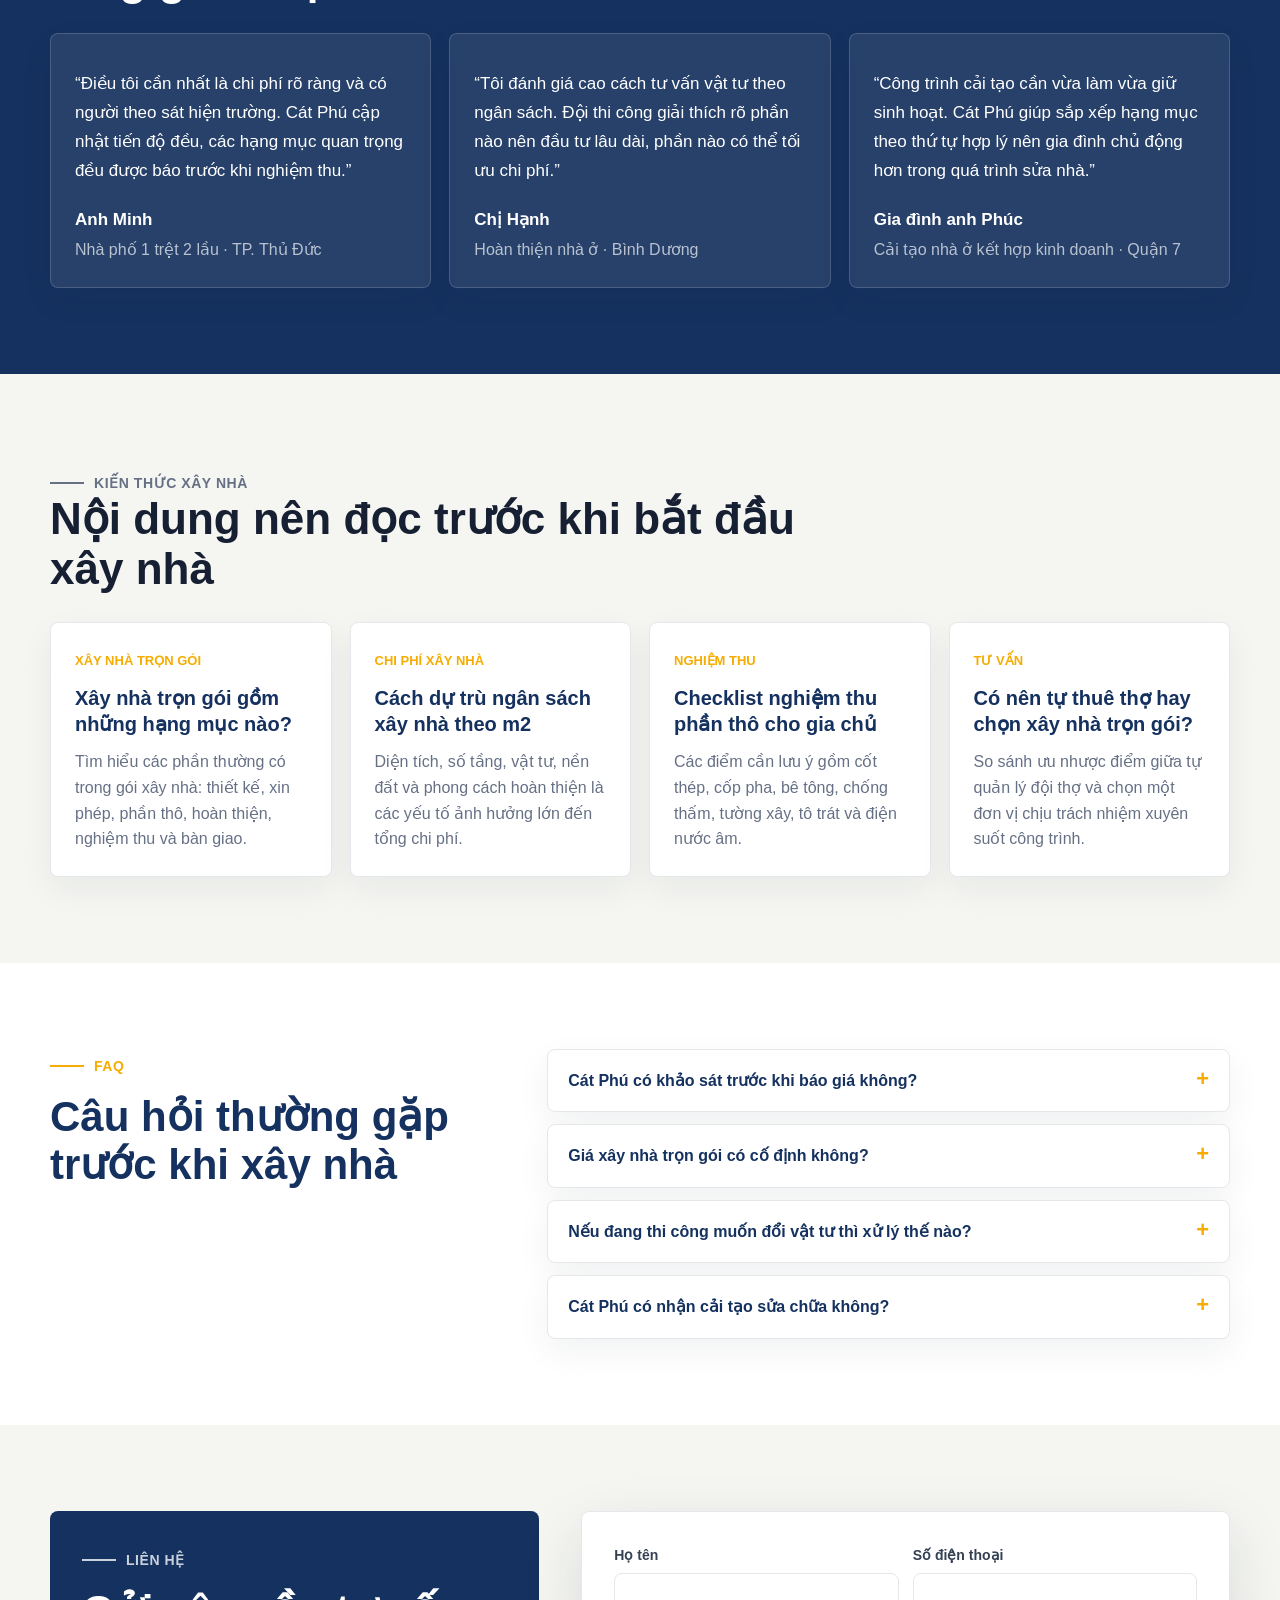
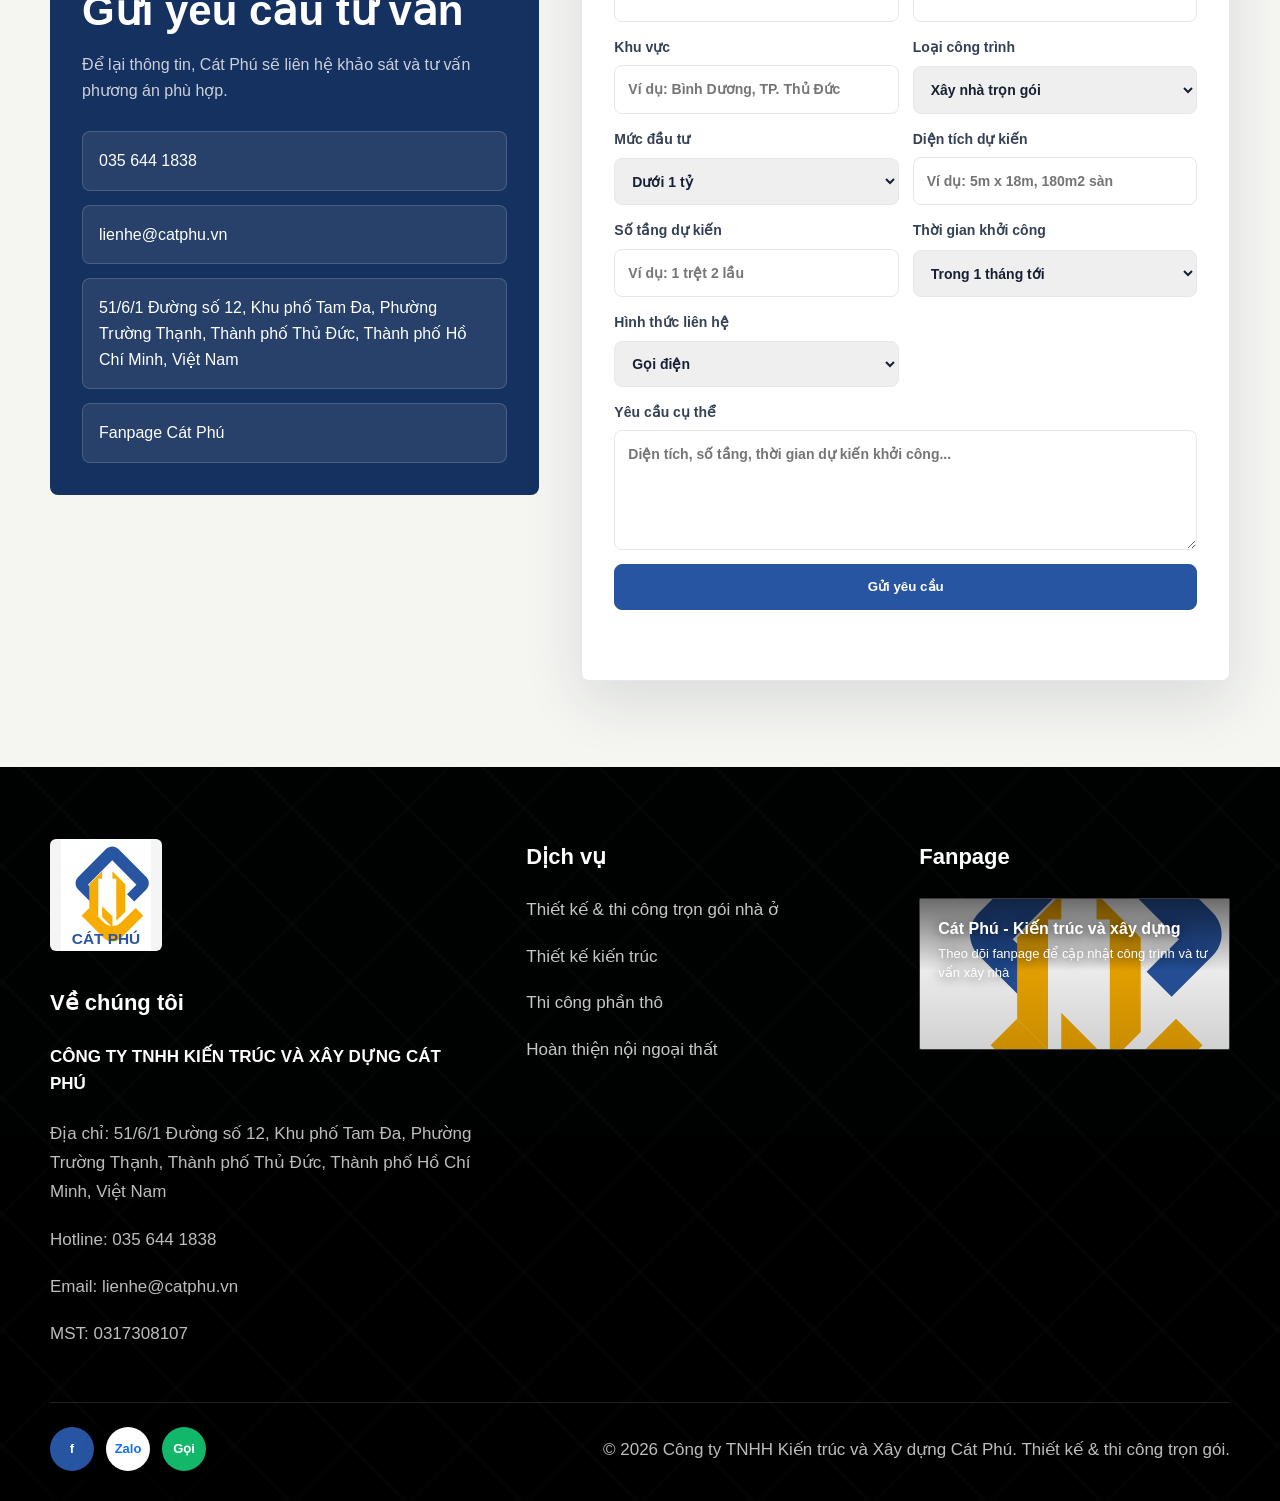
==== commit 054eb0ca: "feature: load PO completion sections" ====
--- a/index.html
+++ b/index.html
@@ -20,6 +20,7 @@
     <link rel="icon" href="assets/logo-cat-phu.svg" type="image/svg+xml">
     <link rel="stylesheet" href="css/styles.css">
     <link rel="stylesheet" href="css/footer-fix.css?v=20260516">
+    <link rel="stylesheet" href="css/enhancements.css?v=20260516">
   </head>
   <body>
     <header class="site-header" id="top">
@@ -50,9 +51,9 @@
           <div class="nav__links" id="nav-links">
             <a href="#services">Dịch vụ</a>
             <a href="#projects">Dự án</a>
+            <a href="#capability">Năng lực</a>
             <a href="#pricing">Bảng giá</a>
-            <a href="#process">Quy trình</a>
-            <a href="#posts">Bài viết</a>
+            <a href="#faq">FAQ</a>
             <a href="#contact">Liên hệ</a>
           </div>
         </div>
@@ -89,6 +90,7 @@
 
     <script src="js/image-fallback.js?v=20260516"></script>
     <script src="js/main.js?v=20260516-image-fallback"></script>
+    <script src="js/enhancements.js?v=20260516"></script>
     <script src="js/contact-static-fallback.js?v=20260516-2"></script>
   </body>
 </html>
--- a/css/enhancements.css
+++ b/css/enhancements.css
@@ -0,0 +1,236 @@
+.enhancement-section .section__heading {
+  margin-bottom: 28px;
+}
+
+.enhancement-card,
+.testimonial-card,
+.seo-card,
+.faq-item,
+.case-card,
+.pricing-note {
+  border: 1px solid var(--line);
+  border-radius: var(--radius);
+  background: #fff;
+  box-shadow: 0 12px 34px rgba(23, 32, 51, 0.06);
+}
+
+.enhancement-card,
+.testimonial-card,
+.seo-card {
+  padding: 24px;
+}
+
+.enhancement-card h3,
+.seo-card h3,
+.case-card h3 {
+  margin: 0;
+  color: var(--blue-deep);
+  font-size: 20px;
+  line-height: 1.28;
+}
+
+.enhancement-card p,
+.seo-card p,
+.case-card dd,
+.testimonial-card p,
+.faq-item p {
+  margin: 12px 0 0;
+  color: var(--muted);
+}
+
+.capability-stats {
+  display: grid;
+  grid-template-columns: repeat(3, minmax(0, 1fr));
+  gap: 16px;
+  margin-bottom: 24px;
+}
+
+.capability-stat {
+  padding: 22px;
+  border-radius: var(--radius);
+  background: var(--blue-deep);
+  color: #fff;
+}
+
+.capability-stat strong,
+.capability-stat span {
+  display: block;
+}
+
+.capability-stat strong {
+  color: var(--gold);
+  font-size: 30px;
+  line-height: 1;
+}
+
+.capability-stat span {
+  margin-top: 10px;
+  color: rgba(255, 255, 255, 0.78);
+}
+
+.case-grid {
+  display: grid;
+  gap: 20px;
+}
+
+.case-card {
+  display: grid;
+  grid-template-columns: minmax(280px, 0.75fr) minmax(0, 1.25fr);
+  overflow: hidden;
+}
+
+.case-card img {
+  width: 100%;
+  height: 100%;
+  min-height: 320px;
+  object-fit: cover;
+}
+
+.case-card__body {
+  padding: 26px;
+}
+
+.case-card dl {
+  display: grid;
+  gap: 16px;
+  margin: 18px 0 0;
+}
+
+.case-card dt {
+  color: var(--blue);
+  font-weight: 900;
+}
+
+.case-card dd {
+  margin-left: 0;
+}
+
+.pricing-note-section {
+  padding-top: 0;
+}
+
+.pricing-note {
+  display: grid;
+  grid-template-columns: minmax(0, 0.85fr) minmax(0, 1.15fr);
+  gap: 32px;
+  padding: 30px;
+  background: var(--gold-soft);
+}
+
+.pricing-note h2,
+.faq-layout h2 {
+  margin: 0;
+  color: var(--blue-deep);
+  font-size: clamp(28px, 4vw, 42px);
+  line-height: 1.14;
+}
+
+.pricing-note ul {
+  display: grid;
+  gap: 12px;
+  margin: 0;
+  padding-left: 20px;
+}
+
+.pricing-note li {
+  color: #344054;
+  font-weight: 700;
+}
+
+.testimonial-card {
+  background: rgba(255, 255, 255, 0.08);
+  border-color: rgba(255, 255, 255, 0.16);
+}
+
+.testimonial-card p,
+.testimonial-card strong,
+.testimonial-card span {
+  color: #fff;
+}
+
+.testimonial-card p {
+  font-size: 17px;
+  line-height: 1.7;
+}
+
+.testimonial-card strong,
+.testimonial-card span {
+  display: block;
+}
+
+.testimonial-card strong {
+  margin-top: 20px;
+  font-size: 17px;
+}
+
+.testimonial-card span {
+  margin-top: 4px;
+  color: rgba(255, 255, 255, 0.68);
+}
+
+.seo-card span {
+  display: inline-flex;
+  margin-bottom: 14px;
+  color: var(--gold);
+  font-size: 13px;
+  font-weight: 900;
+  text-transform: uppercase;
+}
+
+.faq-layout {
+  display: grid;
+  grid-template-columns: minmax(0, 0.8fr) minmax(0, 1.2fr);
+  gap: 42px;
+  align-items: start;
+}
+
+.faq-list {
+  display: grid;
+  gap: 12px;
+}
+
+.faq-item {
+  padding: 0;
+  overflow: hidden;
+}
+
+.faq-item summary {
+  cursor: pointer;
+  padding: 18px 20px;
+  color: var(--blue-deep);
+  font-weight: 900;
+  list-style: none;
+}
+
+.faq-item summary::-webkit-details-marker {
+  display: none;
+}
+
+.faq-item summary::after {
+  float: right;
+  content: "+";
+  color: var(--gold);
+  font-size: 22px;
+  line-height: 1;
+}
+
+.faq-item[open] summary::after {
+  content: "-";
+}
+
+.faq-item p {
+  padding: 0 20px 20px;
+}
+
+@media (max-width: 980px) {
+  .capability-stats,
+  .case-card,
+  .pricing-note,
+  .faq-layout {
+    grid-template-columns: 1fr;
+  }
+
+  .case-card img {
+    min-height: 260px;
+  }
+}
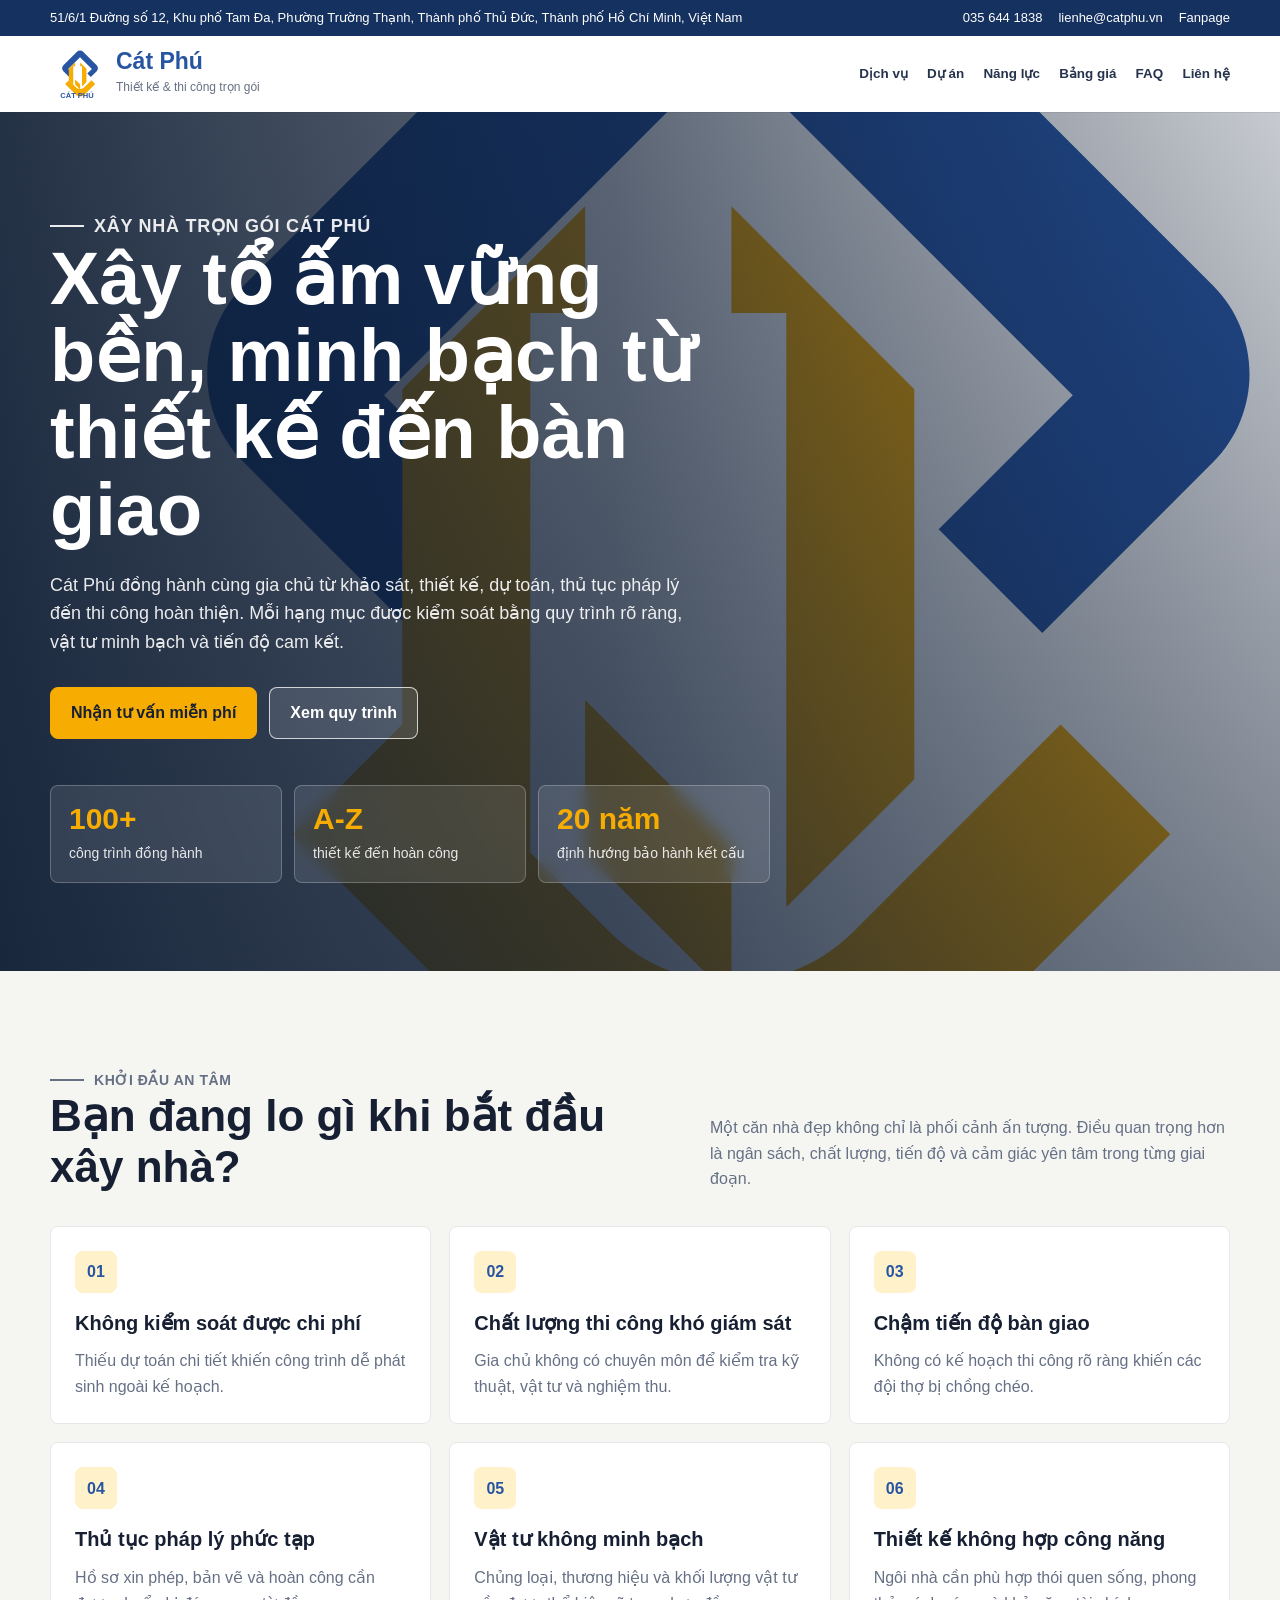
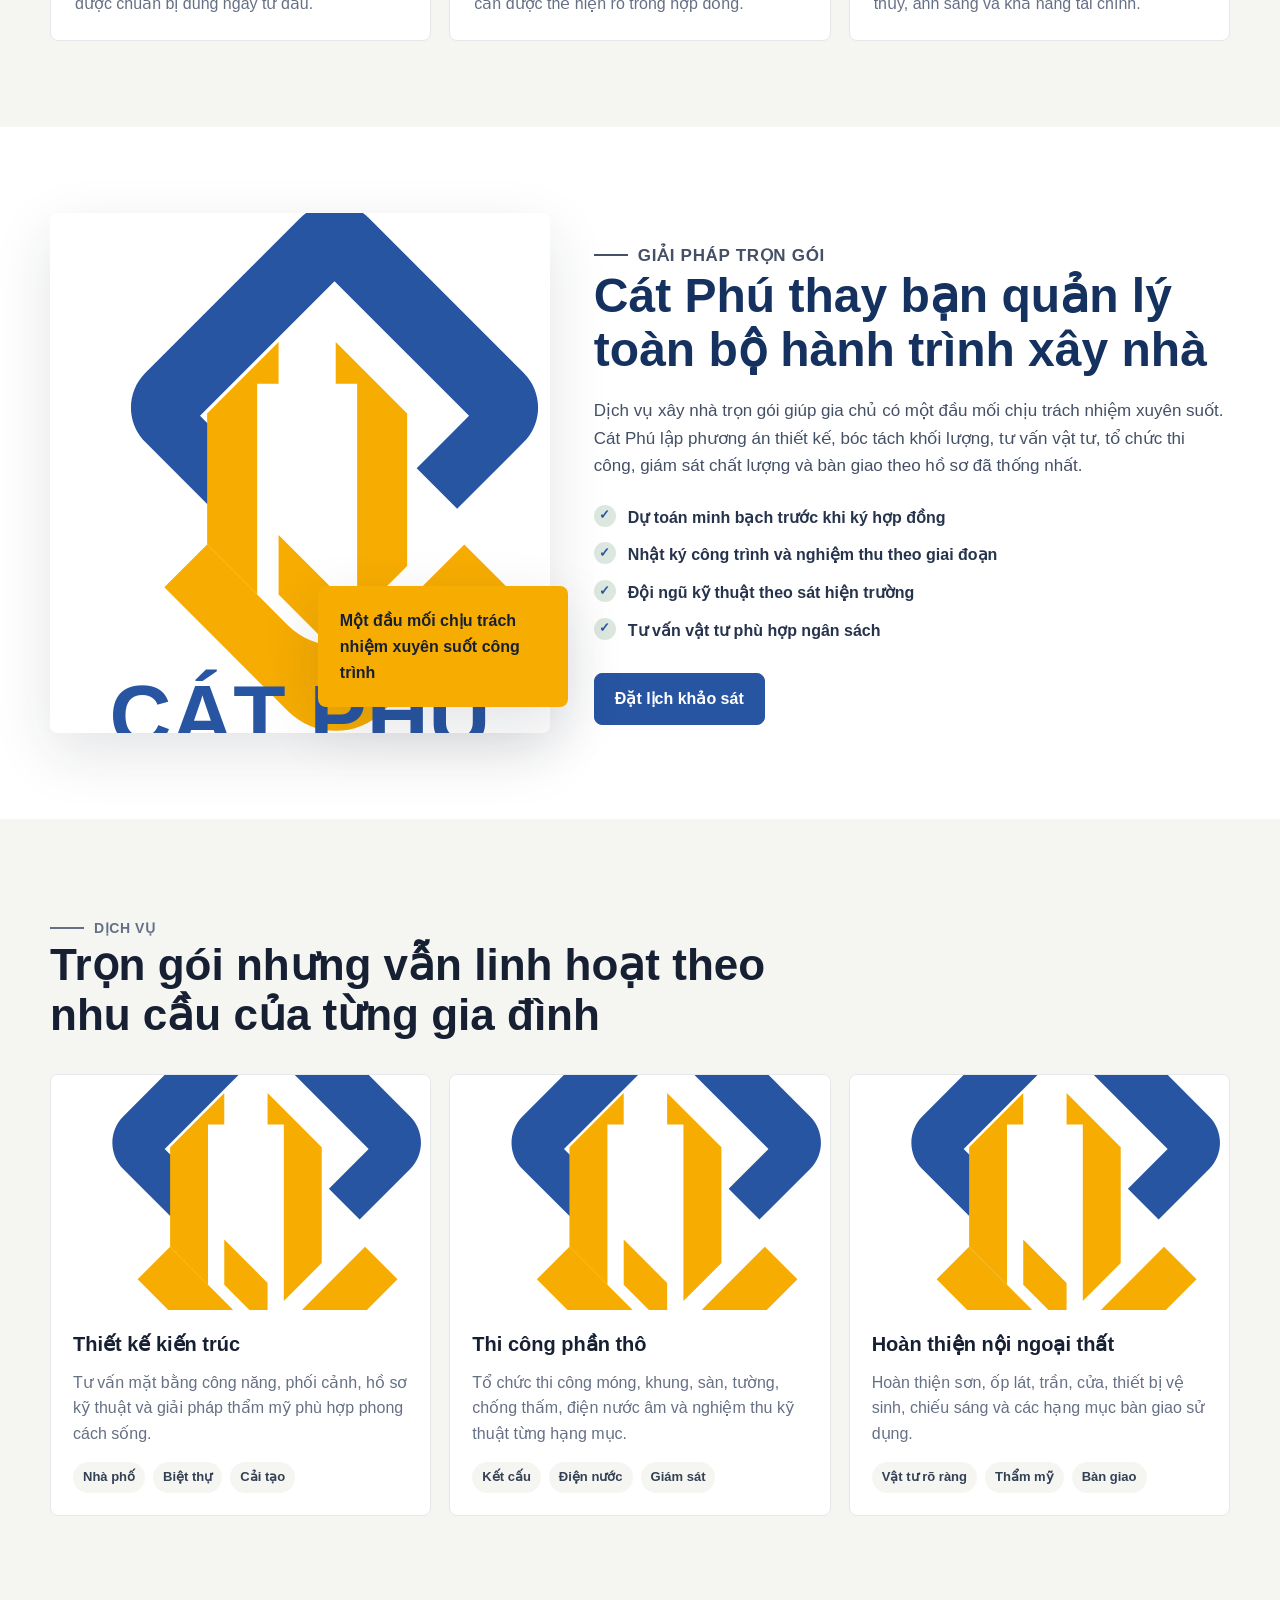
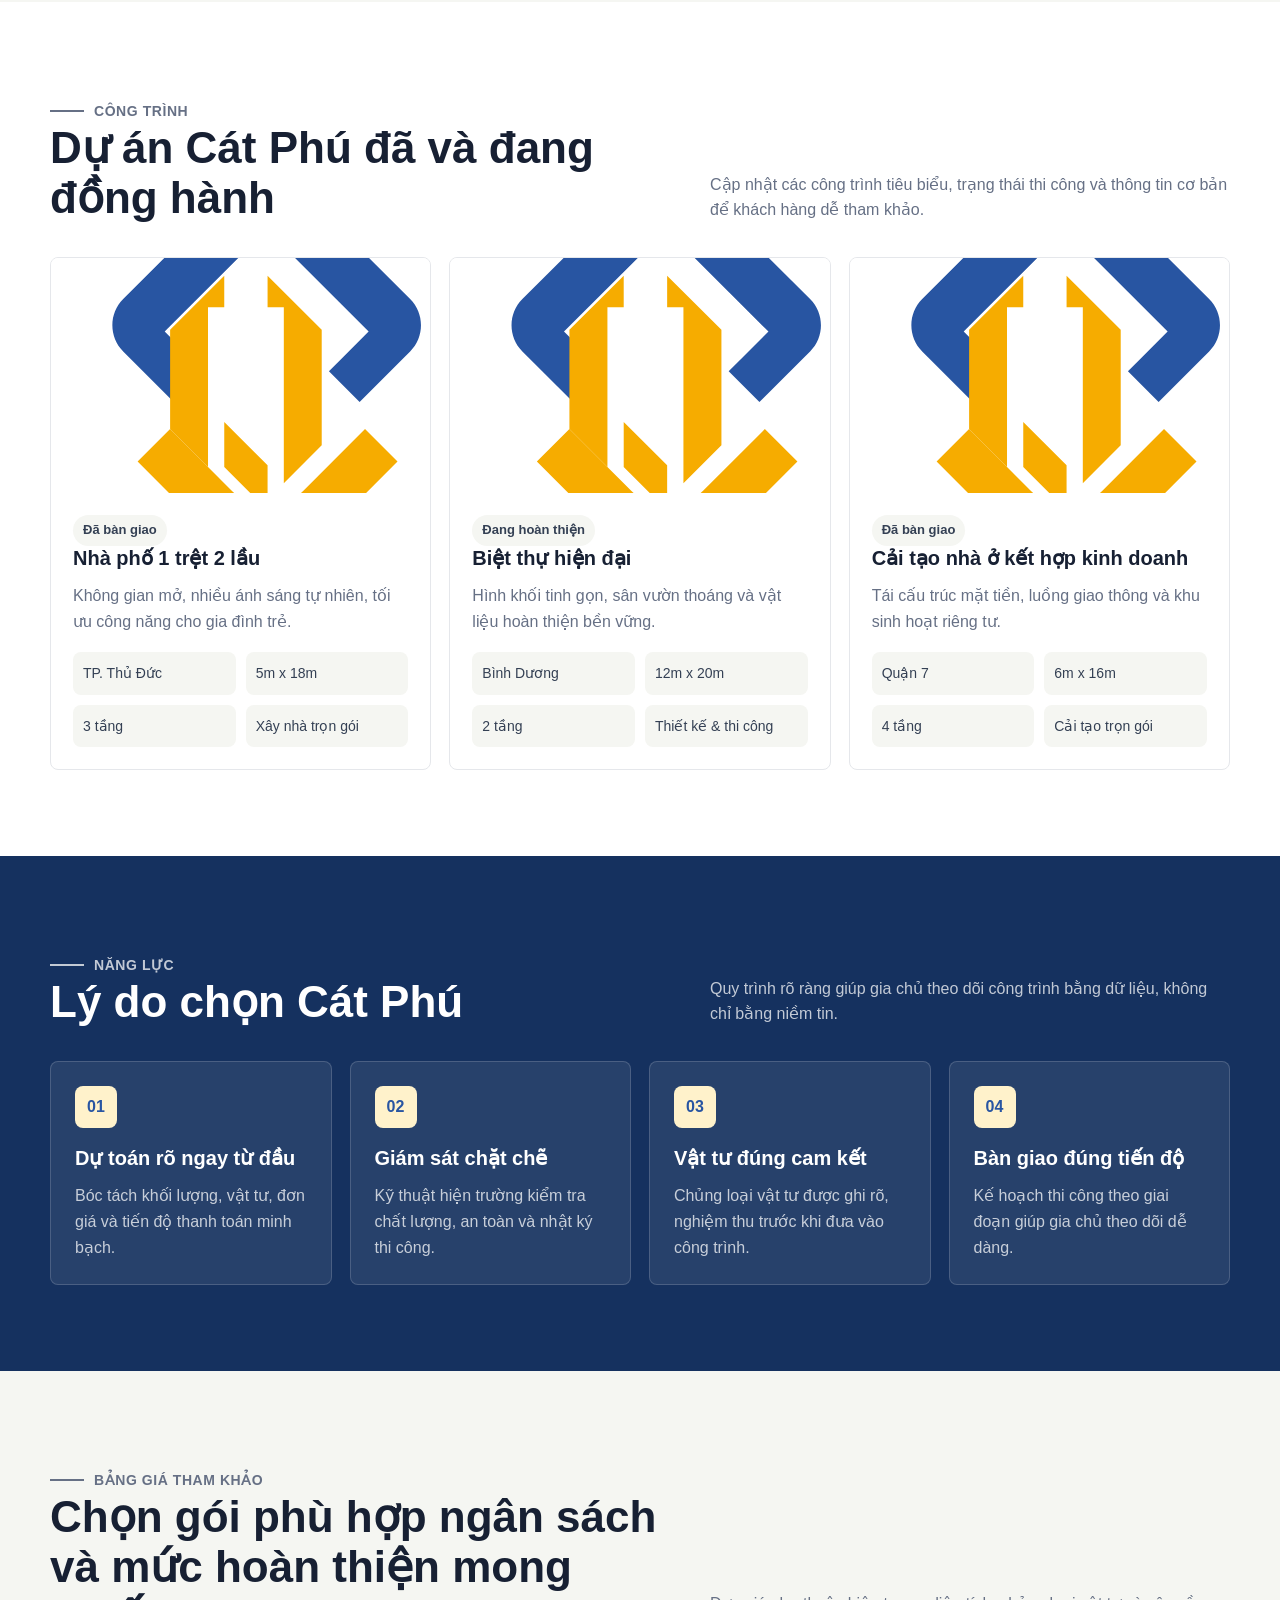
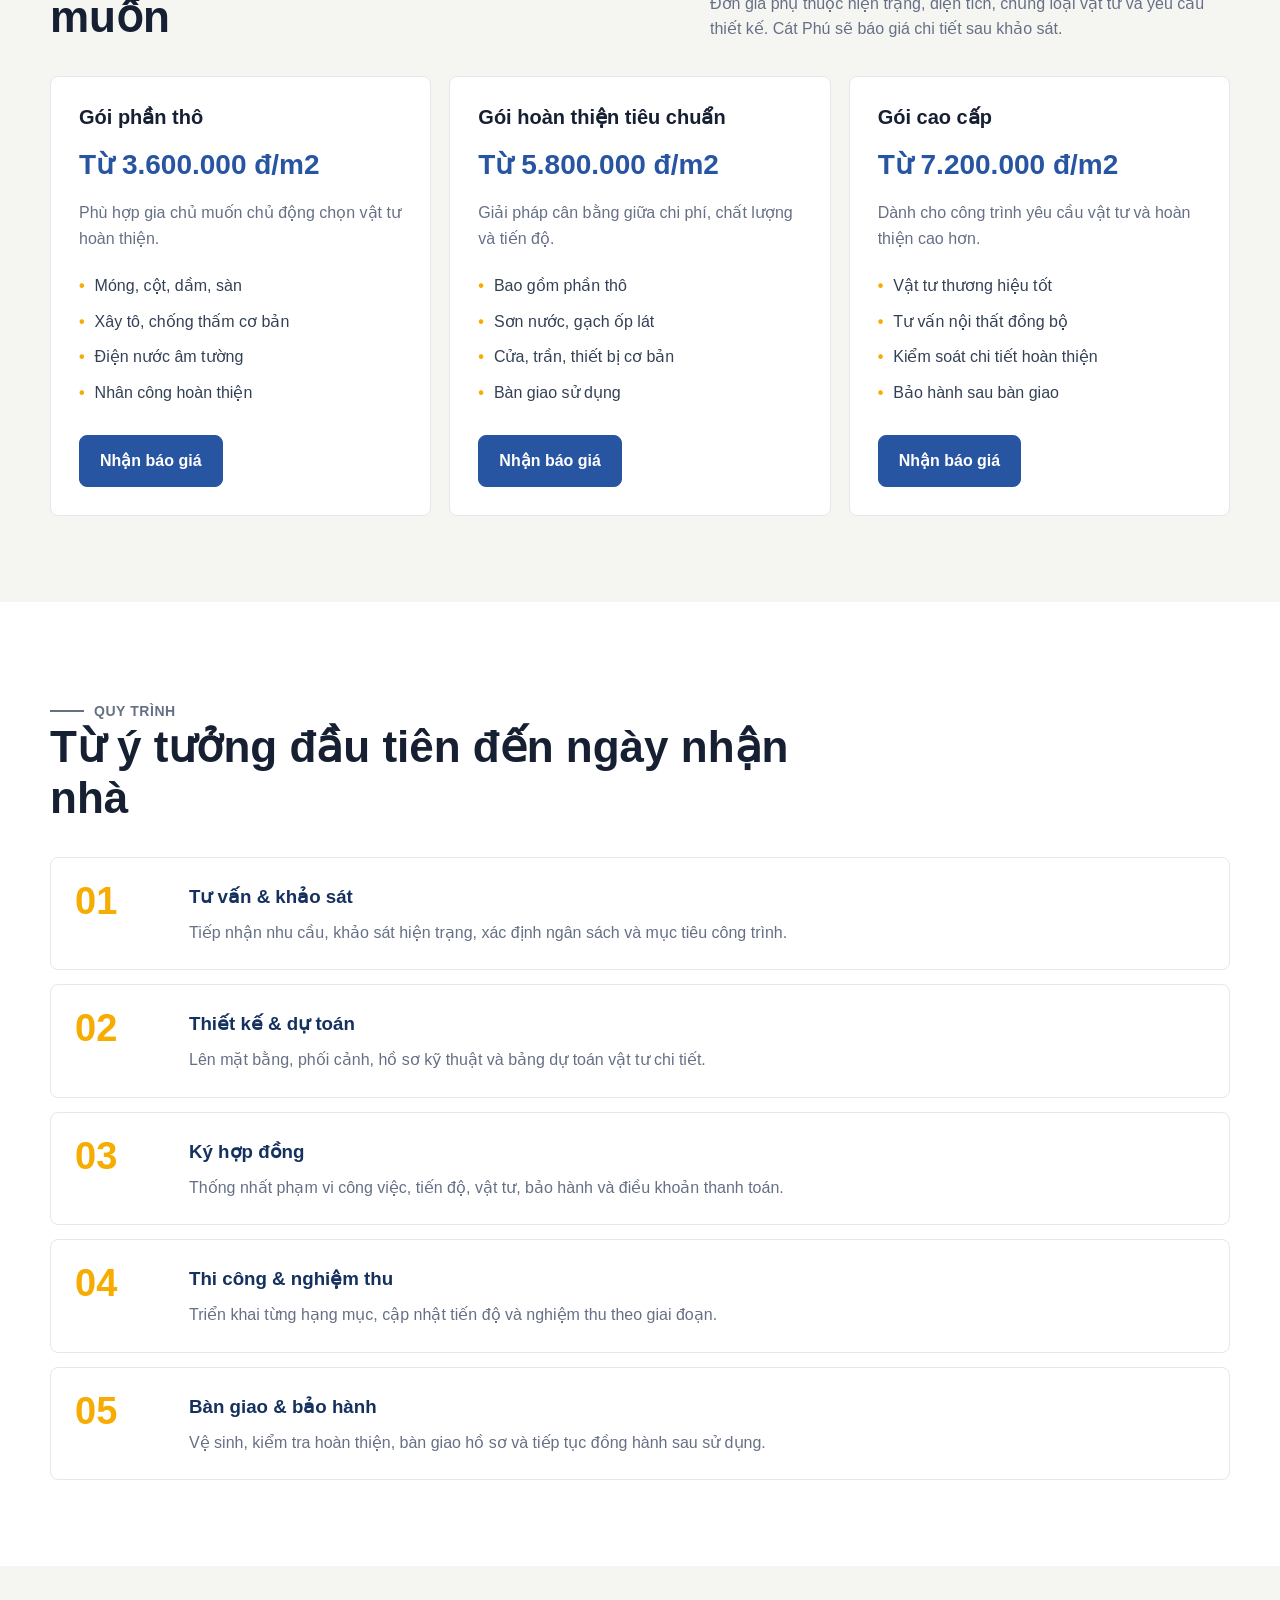
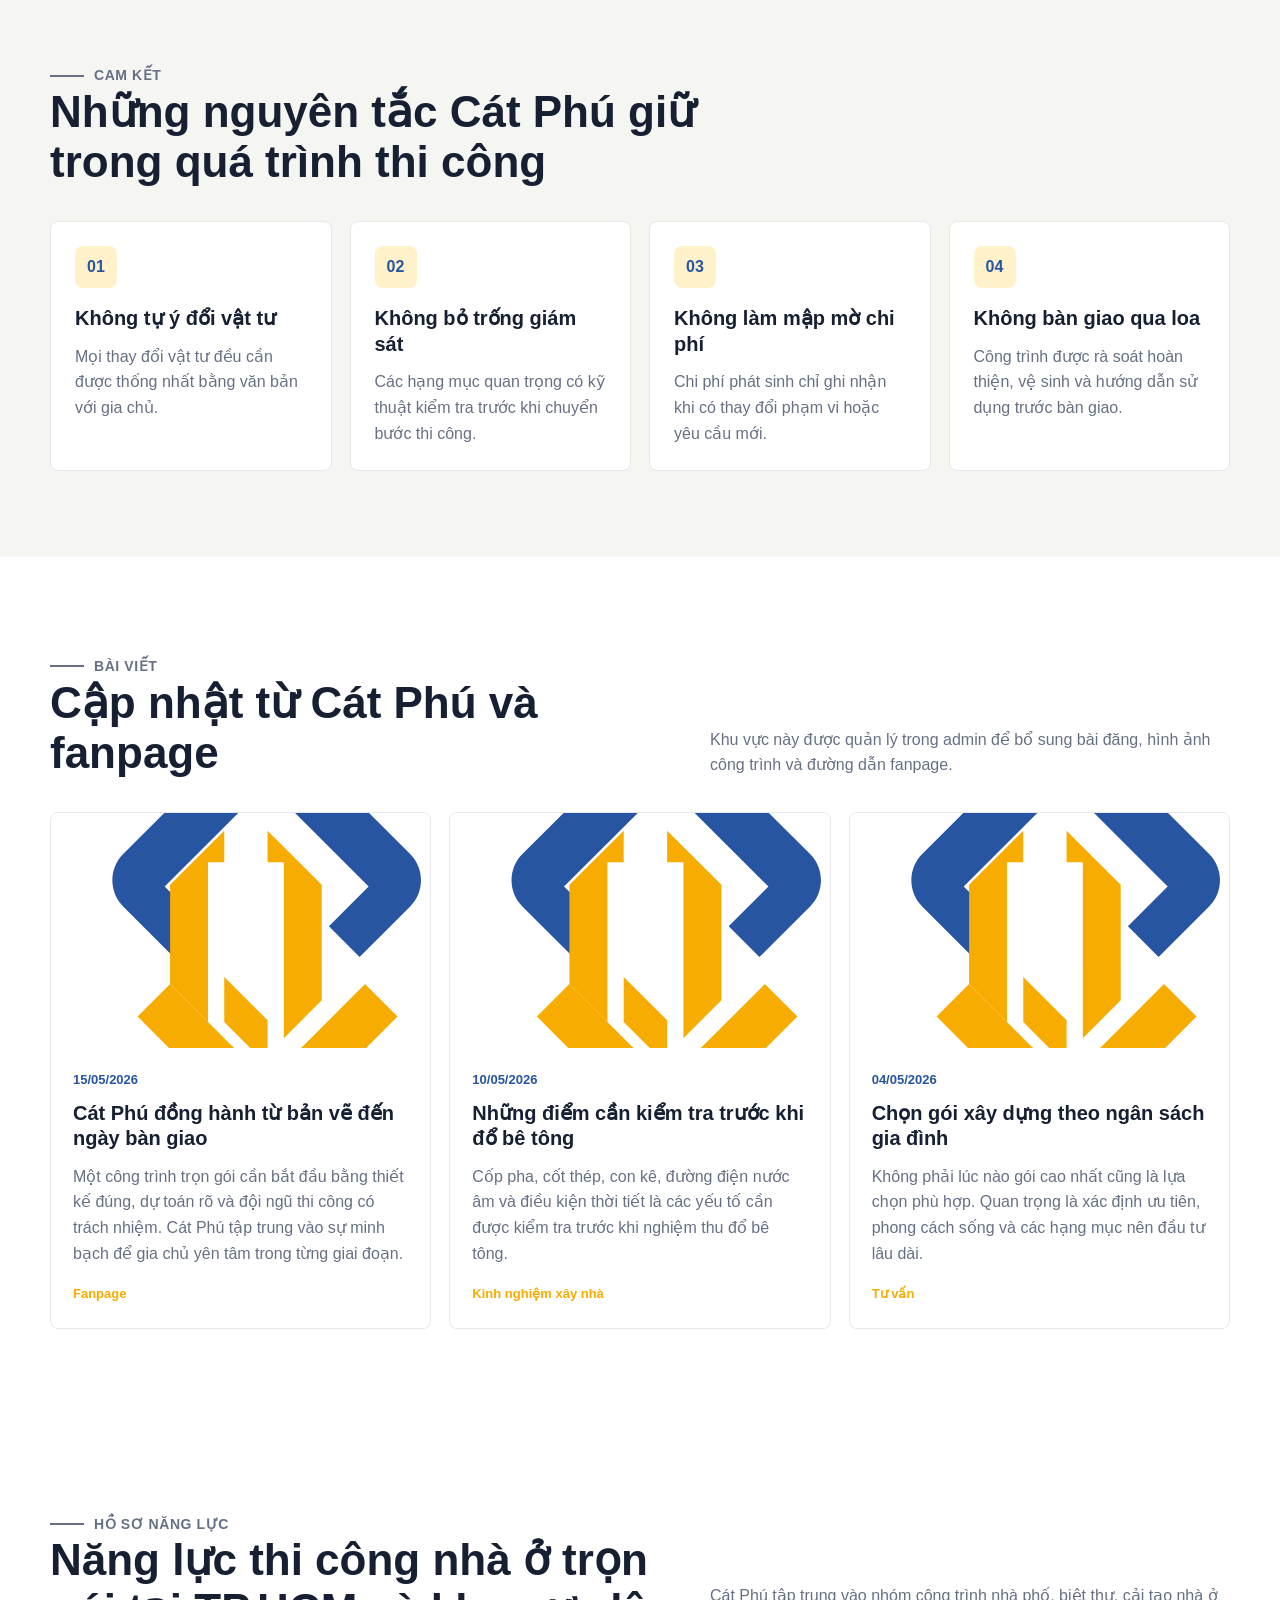
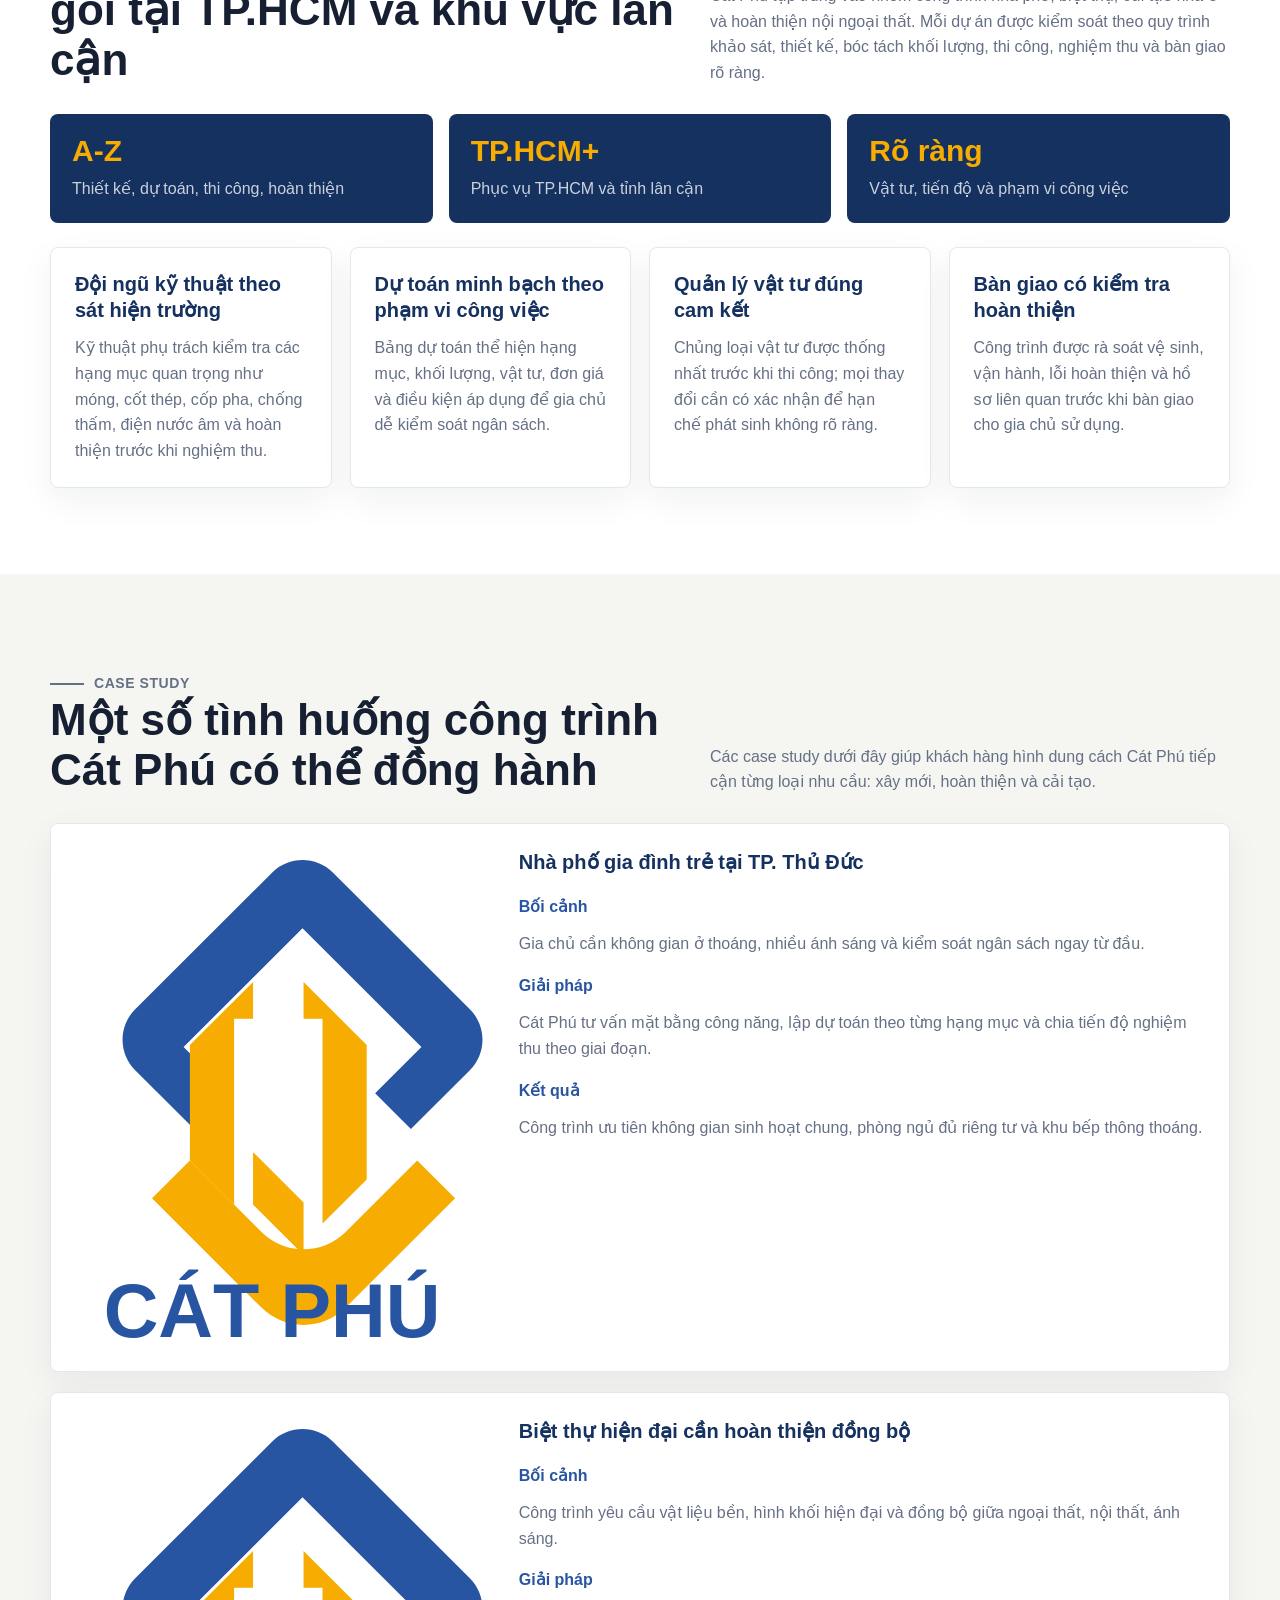
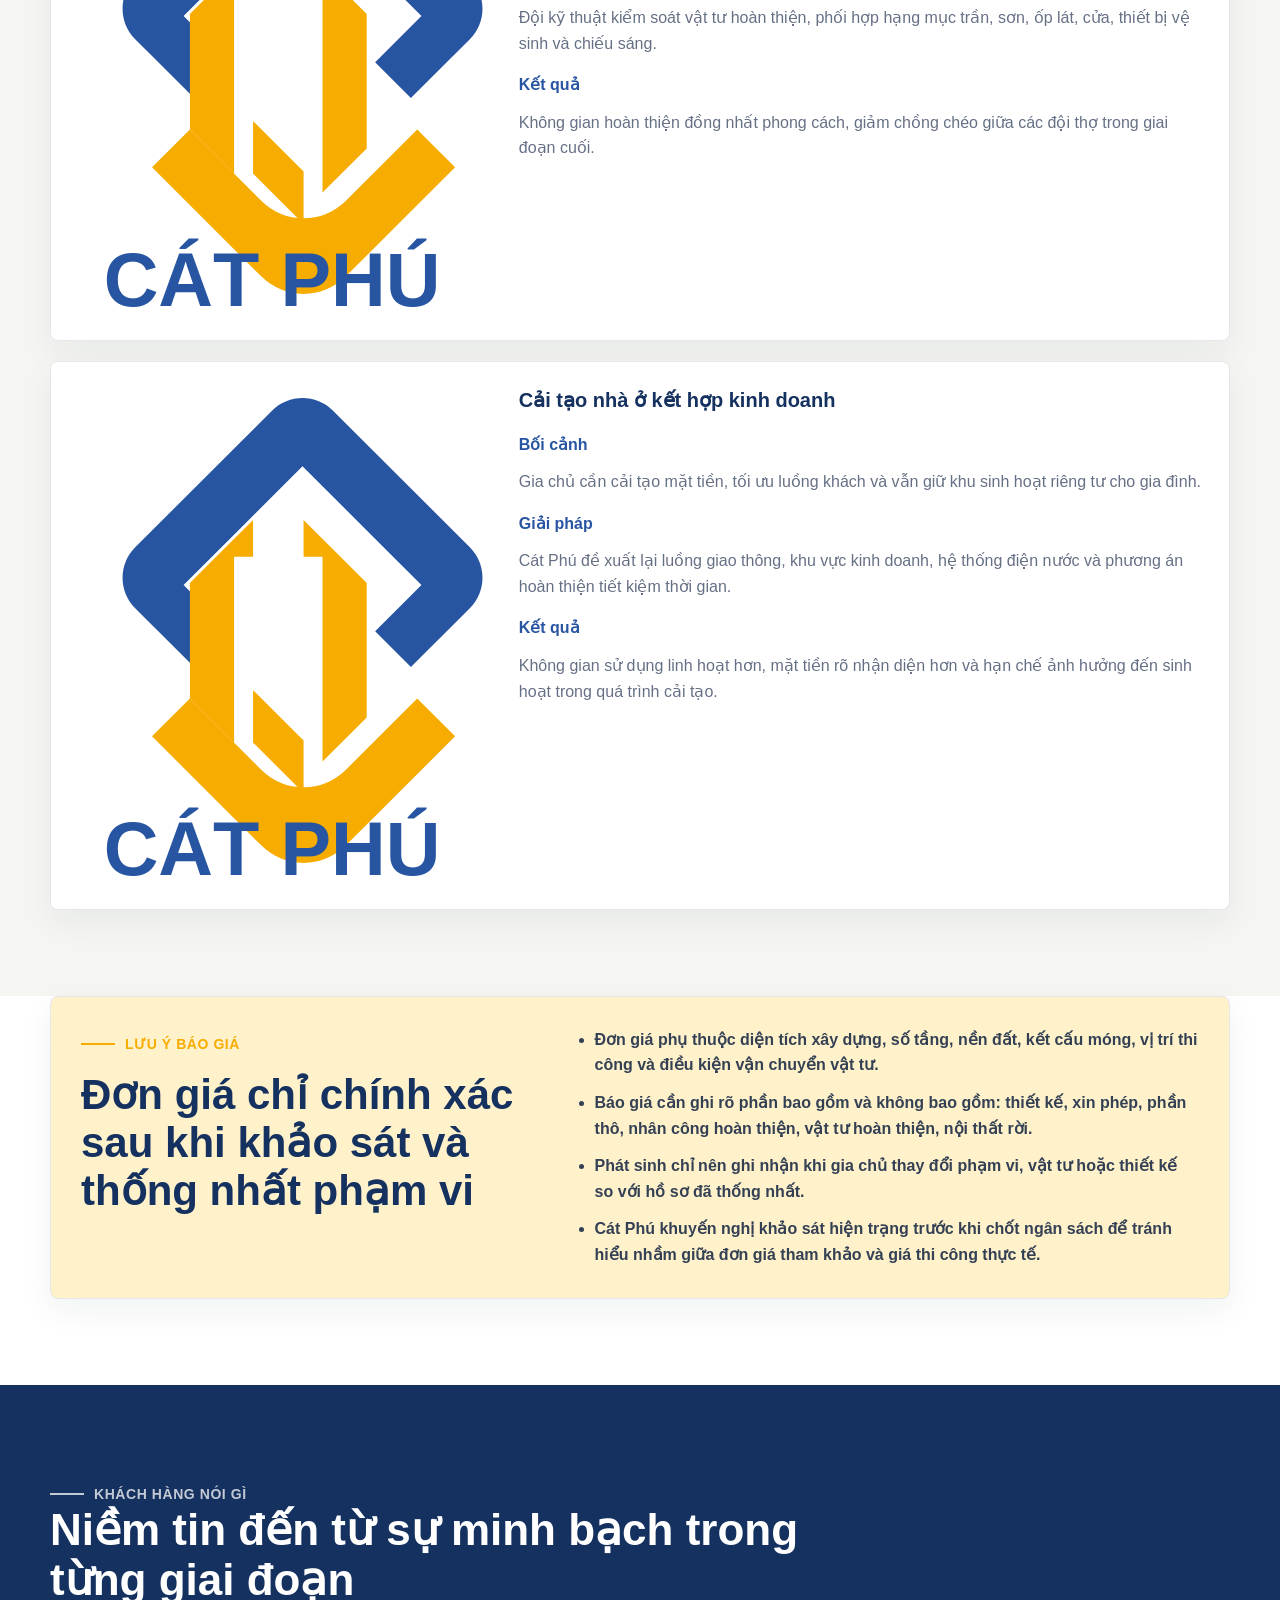
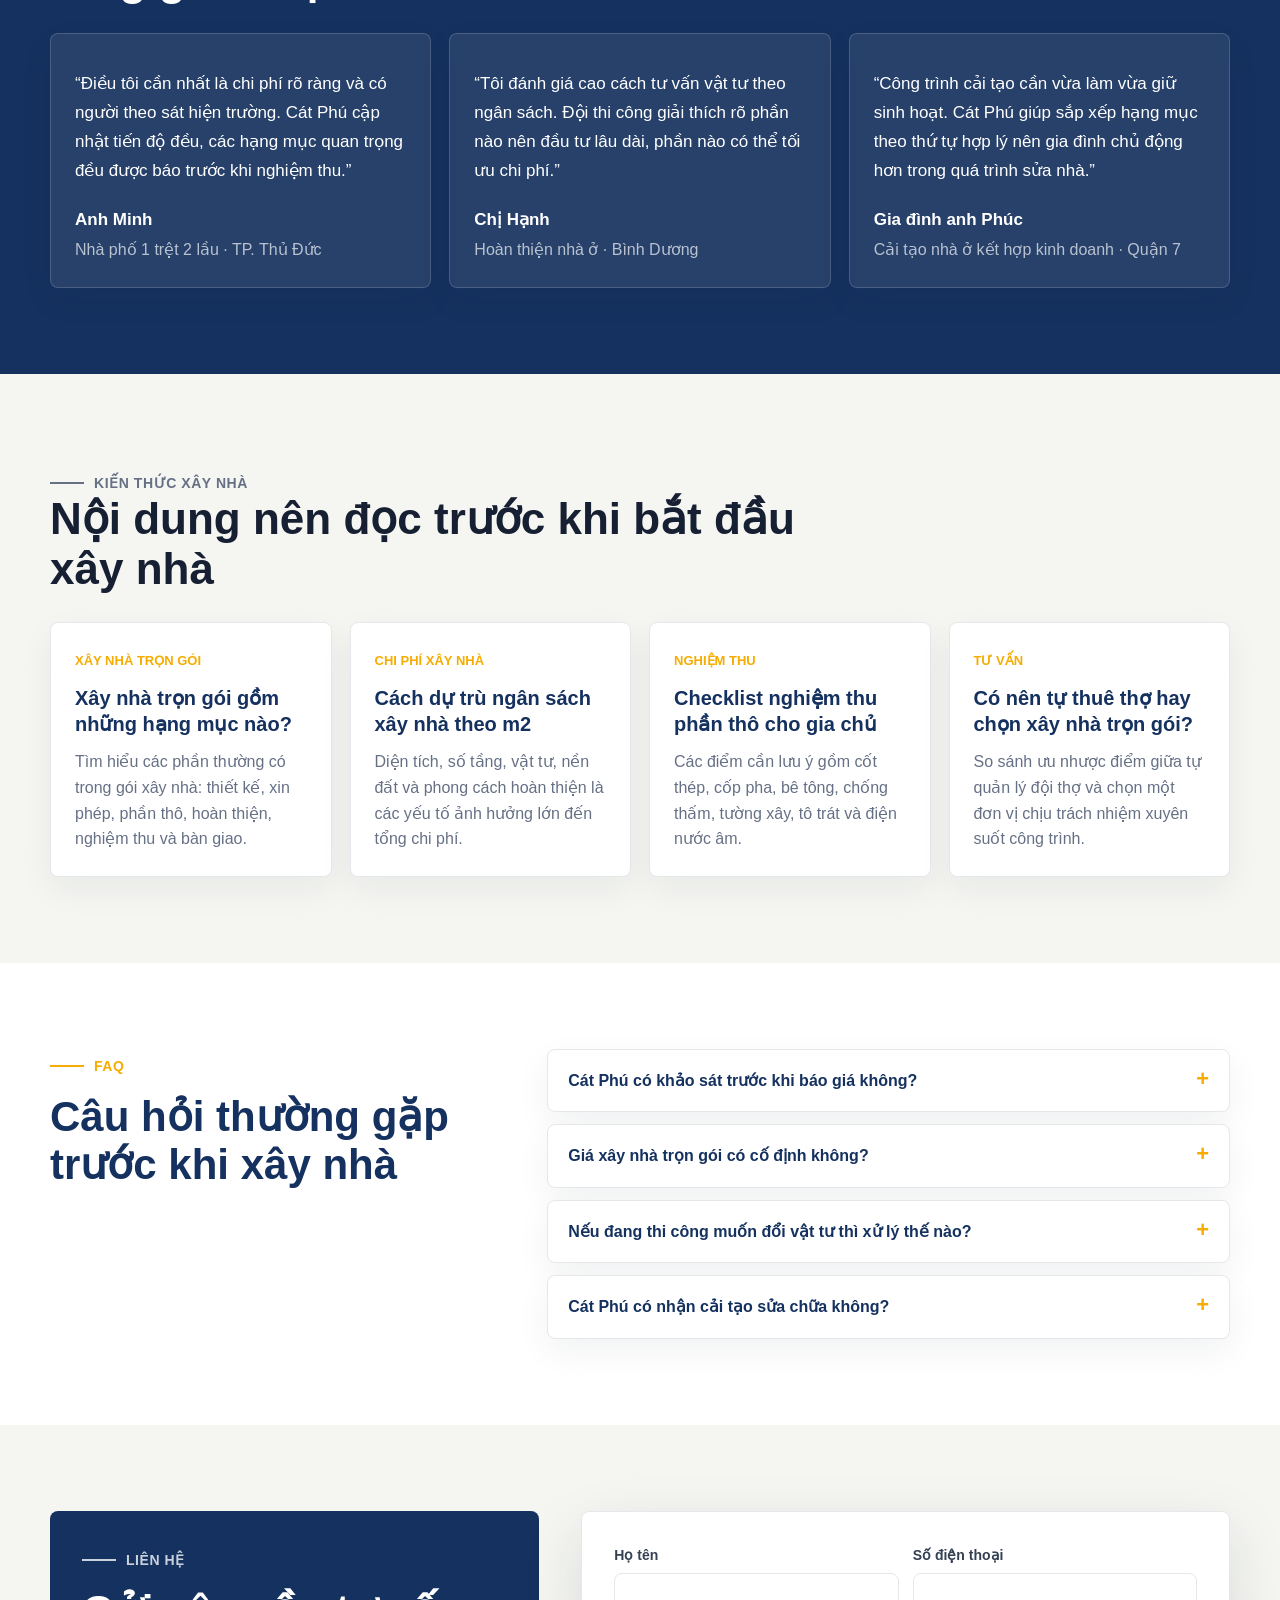
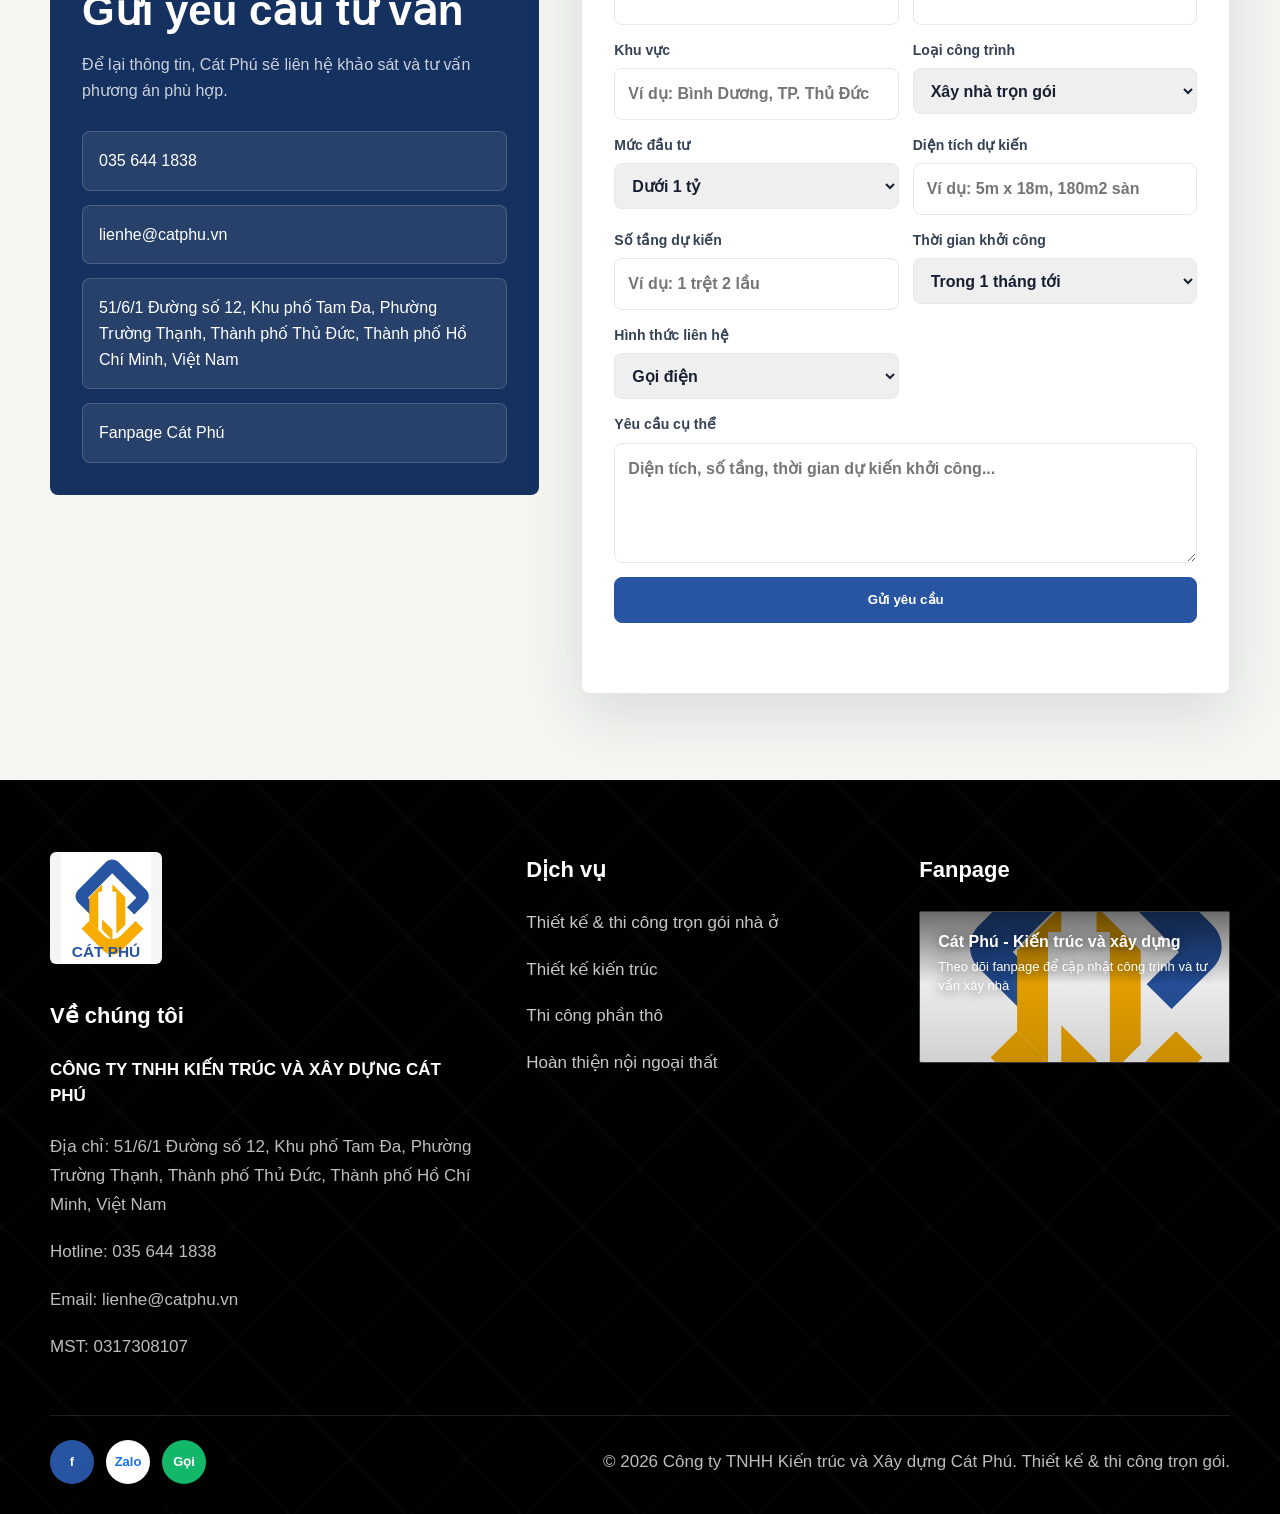
==== commit 595c2c7a: "ux: load responsive improvement stylesheet" ====
--- a/index.html
+++ b/index.html
@@ -21,6 +21,7 @@
     <link rel="stylesheet" href="css/styles.css">
     <link rel="stylesheet" href="css/footer-fix.css?v=20260516">
     <link rel="stylesheet" href="css/enhancements.css?v=20260516">
+    <link rel="stylesheet" href="css/ux-responsive-fix.css?v=20260516">
   </head>
   <body>
     <header class="site-header" id="top">
--- a/css/ux-responsive-fix.css
+++ b/css/ux-responsive-fix.css
@@ -0,0 +1,316 @@
+html {
+  scroll-padding-top: 120px;
+}
+
+.nav__links {
+  gap: clamp(12px, 1.5vw, 22px);
+  font-size: clamp(13px, 1.05vw, 15px);
+}
+
+.nav__links a {
+  white-space: nowrap;
+}
+
+.site-header {
+  isolation: isolate;
+}
+
+.button,
+.nav__toggle,
+.field input,
+.field select,
+.field textarea,
+.faq-item summary,
+.contact-info__list a {
+  -webkit-tap-highlight-color: rgba(246, 172, 0, 0.24);
+}
+
+.button:focus-visible,
+.nav__toggle:focus-visible,
+.nav__links a:focus-visible,
+.footer a:focus-visible,
+.contact-info__list a:focus-visible,
+.field input:focus-visible,
+.field select:focus-visible,
+.field textarea:focus-visible,
+.faq-item summary:focus-visible {
+  outline: 3px solid rgba(246, 172, 0, 0.75);
+  outline-offset: 3px;
+}
+
+.post-card,
+.project-card,
+.service-card,
+.price-card,
+.case-card,
+.testimonial-card,
+.seo-card,
+.enhancement-card,
+.faq-item {
+  transition: transform 0.18s ease, box-shadow 0.18s ease;
+}
+
+.post-card:hover,
+.project-card:hover,
+.service-card:hover,
+.price-card:hover,
+.case-card:hover,
+.testimonial-card:hover,
+.seo-card:hover,
+.enhancement-card:hover {
+  transform: translateY(-3px);
+  box-shadow: 0 18px 42px rgba(23, 32, 51, 0.12);
+}
+
+.form-grid {
+  align-items: start;
+}
+
+.field input,
+.field select,
+.field textarea {
+  font-size: 16px;
+}
+
+.form-message {
+  line-height: 1.45;
+}
+
+@media (max-width: 1120px) and (min-width: 981px) {
+  .brand img {
+    width: 48px;
+    height: 48px;
+  }
+
+  .brand strong {
+    font-size: 20px;
+  }
+
+  .brand small {
+    font-size: 11px;
+  }
+
+  .nav__inner {
+    gap: 14px;
+  }
+}
+
+@media (max-width: 980px) {
+  html {
+    scroll-padding-top: 96px;
+  }
+
+  .site-header {
+    position: sticky;
+  }
+
+  .topbar__inner {
+    display: none;
+  }
+
+  .topbar {
+    min-height: 0;
+  }
+
+  .nav__inner {
+    min-height: 68px;
+  }
+
+  .nav__links {
+    top: 68px;
+    max-height: calc(100vh - 68px);
+    overflow-y: auto;
+    gap: 0;
+    padding: 10px 20px 18px;
+  }
+
+  .nav__links a {
+    min-height: 48px;
+    display: flex;
+    align-items: center;
+    border-bottom: 1px solid var(--line);
+    font-size: 16px;
+  }
+
+  .nav__links a:last-child {
+    border-bottom: 0;
+  }
+
+  .nav__links a::after {
+    display: none;
+  }
+
+  .hero {
+    min-height: auto;
+  }
+
+  .hero .container {
+    padding: 72px 0 70px;
+  }
+
+  .hero__content {
+    max-width: 620px;
+  }
+
+  .grid,
+  .case-grid,
+  .faq-list {
+    gap: 14px;
+  }
+}
+
+@media (max-width: 680px) {
+  html {
+    scroll-padding-top: 78px;
+  }
+
+  .container {
+    width: min(100% - 24px, 1180px);
+  }
+
+  .nav__inner {
+    min-height: 64px;
+  }
+
+  .nav__links {
+    top: 64px;
+    max-height: calc(100vh - 64px);
+  }
+
+  .brand strong {
+    font-size: 21px;
+  }
+
+  .hero .container {
+    padding: 58px 0 58px;
+  }
+
+  .hero h1 {
+    font-size: clamp(31px, 9vw, 40px);
+    line-height: 1.1;
+  }
+
+  .hero__content {
+    max-width: 100%;
+  }
+
+  .hero__actions {
+    margin-top: 24px;
+  }
+
+  .button {
+    min-height: 50px;
+    width: 100%;
+  }
+
+  .section {
+    padding: 54px 0;
+  }
+
+  .section__heading {
+    margin-bottom: 24px;
+  }
+
+  .section__heading h2,
+  .about-layout__content h2,
+  .pricing-note h2,
+  .faq-layout h2 {
+    font-size: clamp(26px, 8vw, 34px);
+  }
+
+  .problem-card,
+  .reason-card,
+  .commit-card,
+  .price-card,
+  .service-card__body,
+  .project-card__body,
+  .post-card__body,
+  .enhancement-card,
+  .testimonial-card,
+  .seo-card,
+  .case-card__body {
+    padding: 20px;
+  }
+
+  .service-card img,
+  .project-card img,
+  .post-card img {
+    height: 210px;
+  }
+
+  .about-layout__media,
+  .about-layout__media img {
+    min-height: 300px;
+    height: 300px;
+  }
+
+  .about-layout__badge {
+    position: static;
+    max-width: none;
+    margin-top: 12px;
+  }
+
+  .contact-layout,
+  .faq-layout,
+  .pricing-note,
+  .case-card {
+    gap: 18px;
+  }
+
+  .contact-form,
+  .contact-info,
+  .pricing-note {
+    padding: 20px;
+  }
+
+  .field--full,
+  .form-grid .field {
+    grid-column: 1 / -1;
+  }
+
+  .field input,
+  .field select,
+  .field textarea {
+    min-height: 50px;
+  }
+
+  .field textarea {
+    min-height: 130px;
+  }
+
+  .capability-stats {
+    gap: 12px;
+  }
+
+  .capability-stat {
+    padding: 18px;
+  }
+
+  .capability-stat strong {
+    font-size: 26px;
+  }
+
+  .case-card img {
+    min-height: 220px;
+    height: 220px;
+  }
+
+  .footer__services nav a:first-child {
+    white-space: normal;
+  }
+}
+
+@media (max-width: 380px) {
+  .hero h1 {
+    font-size: 29px;
+  }
+
+  .brand img {
+    width: 42px;
+    height: 42px;
+  }
+
+  .brand strong {
+    font-size: 19px;
+  }
+}
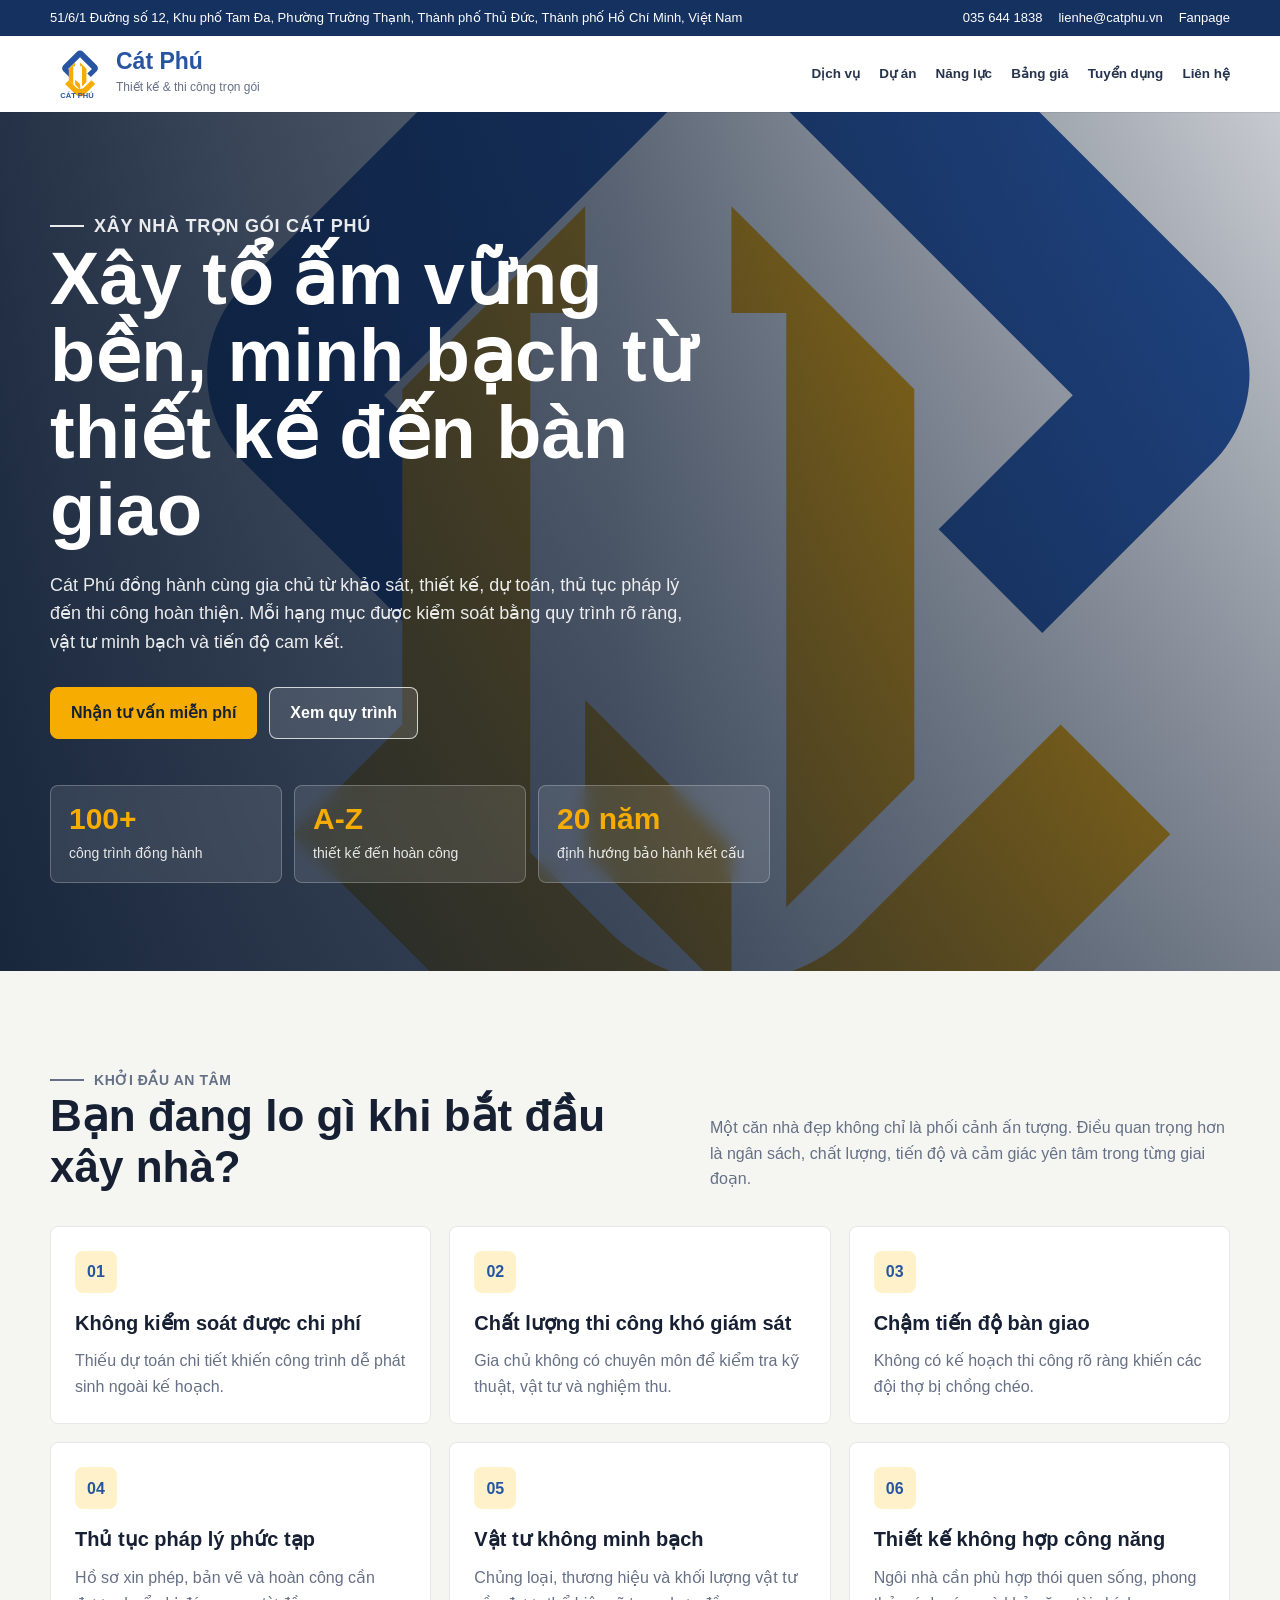
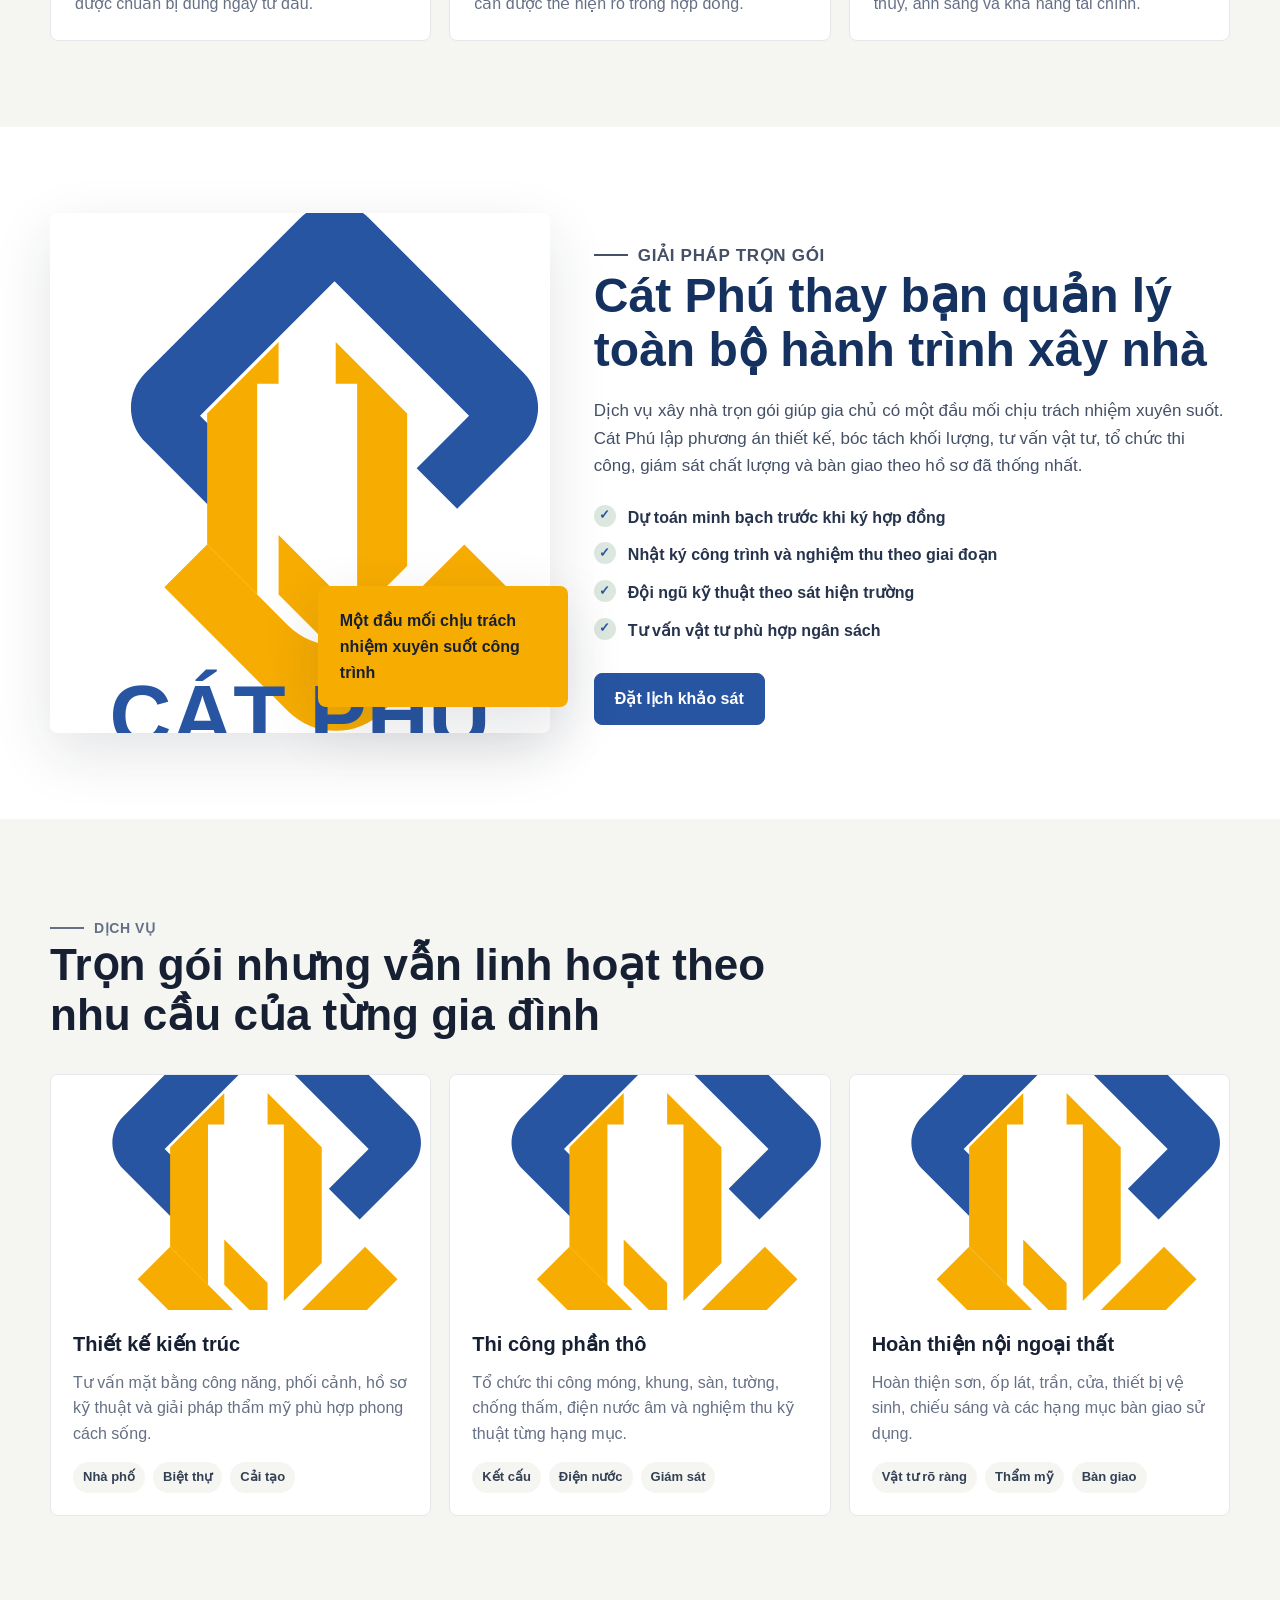
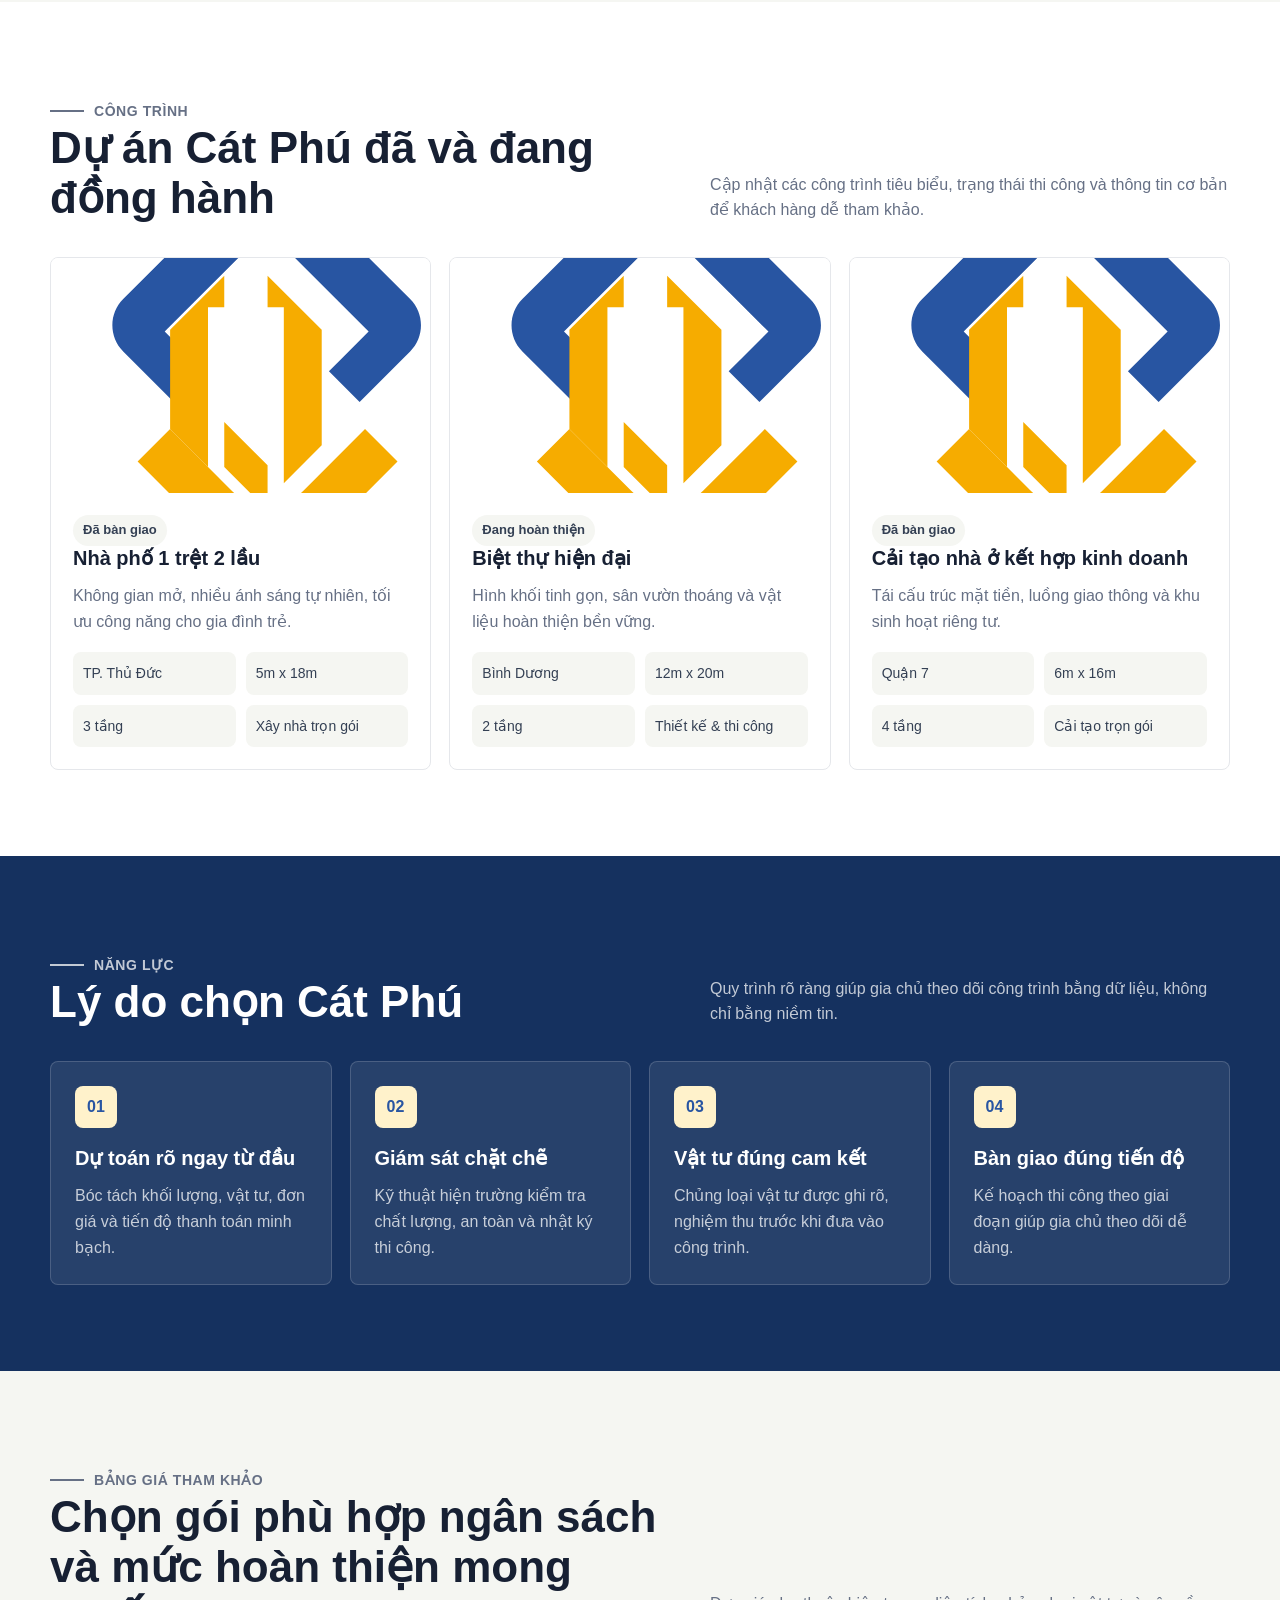
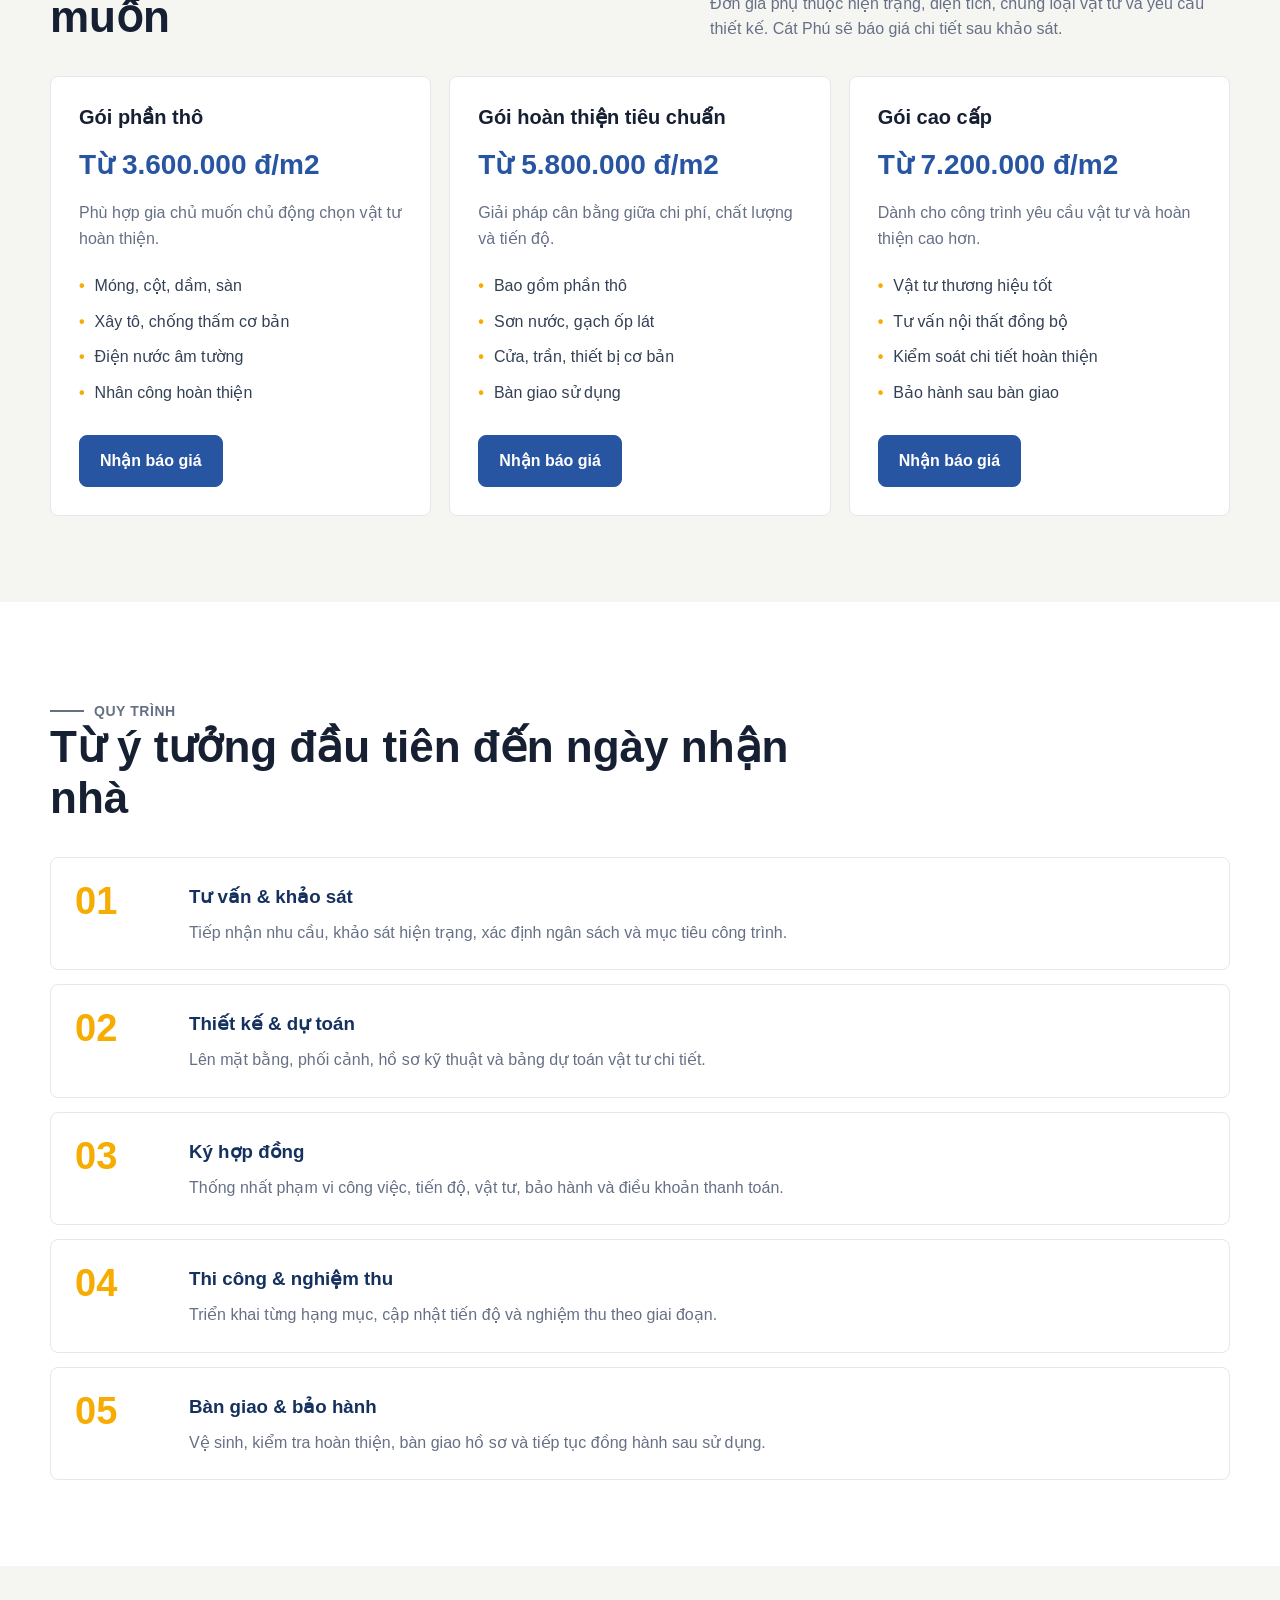
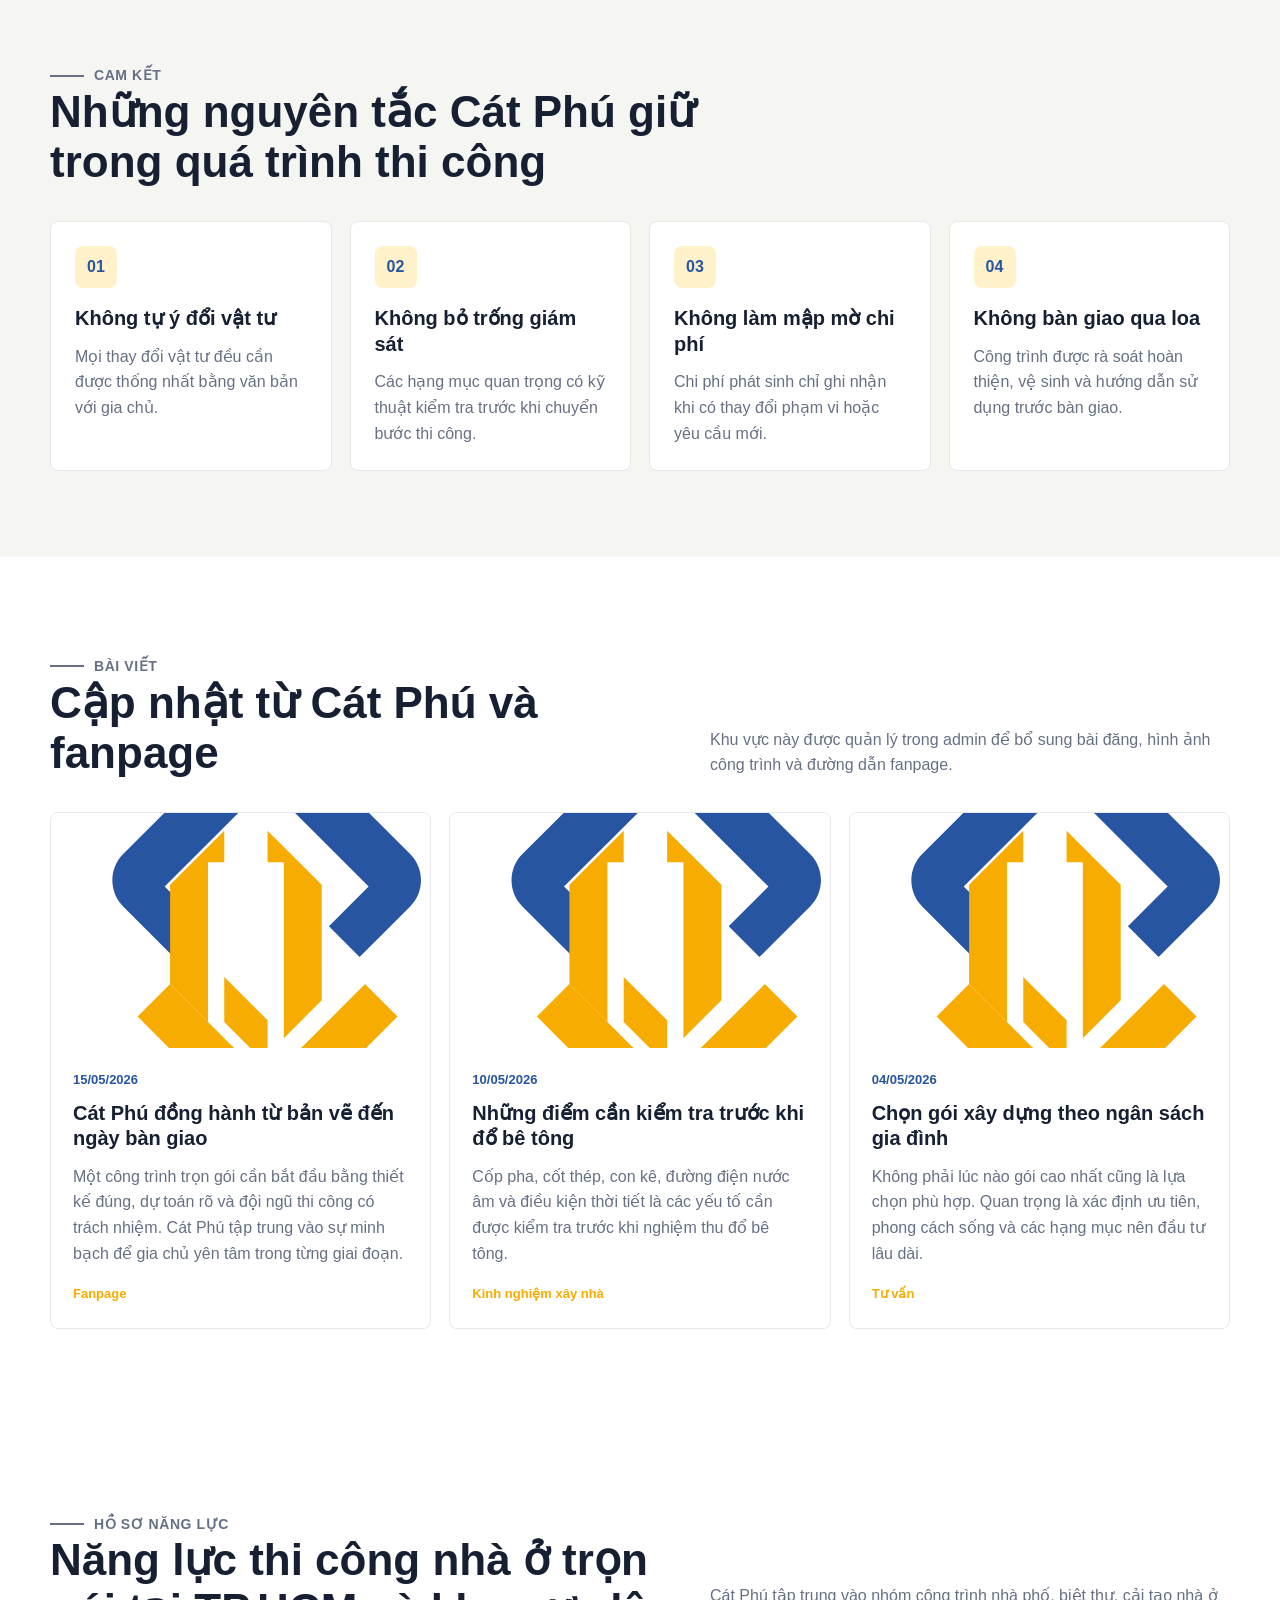
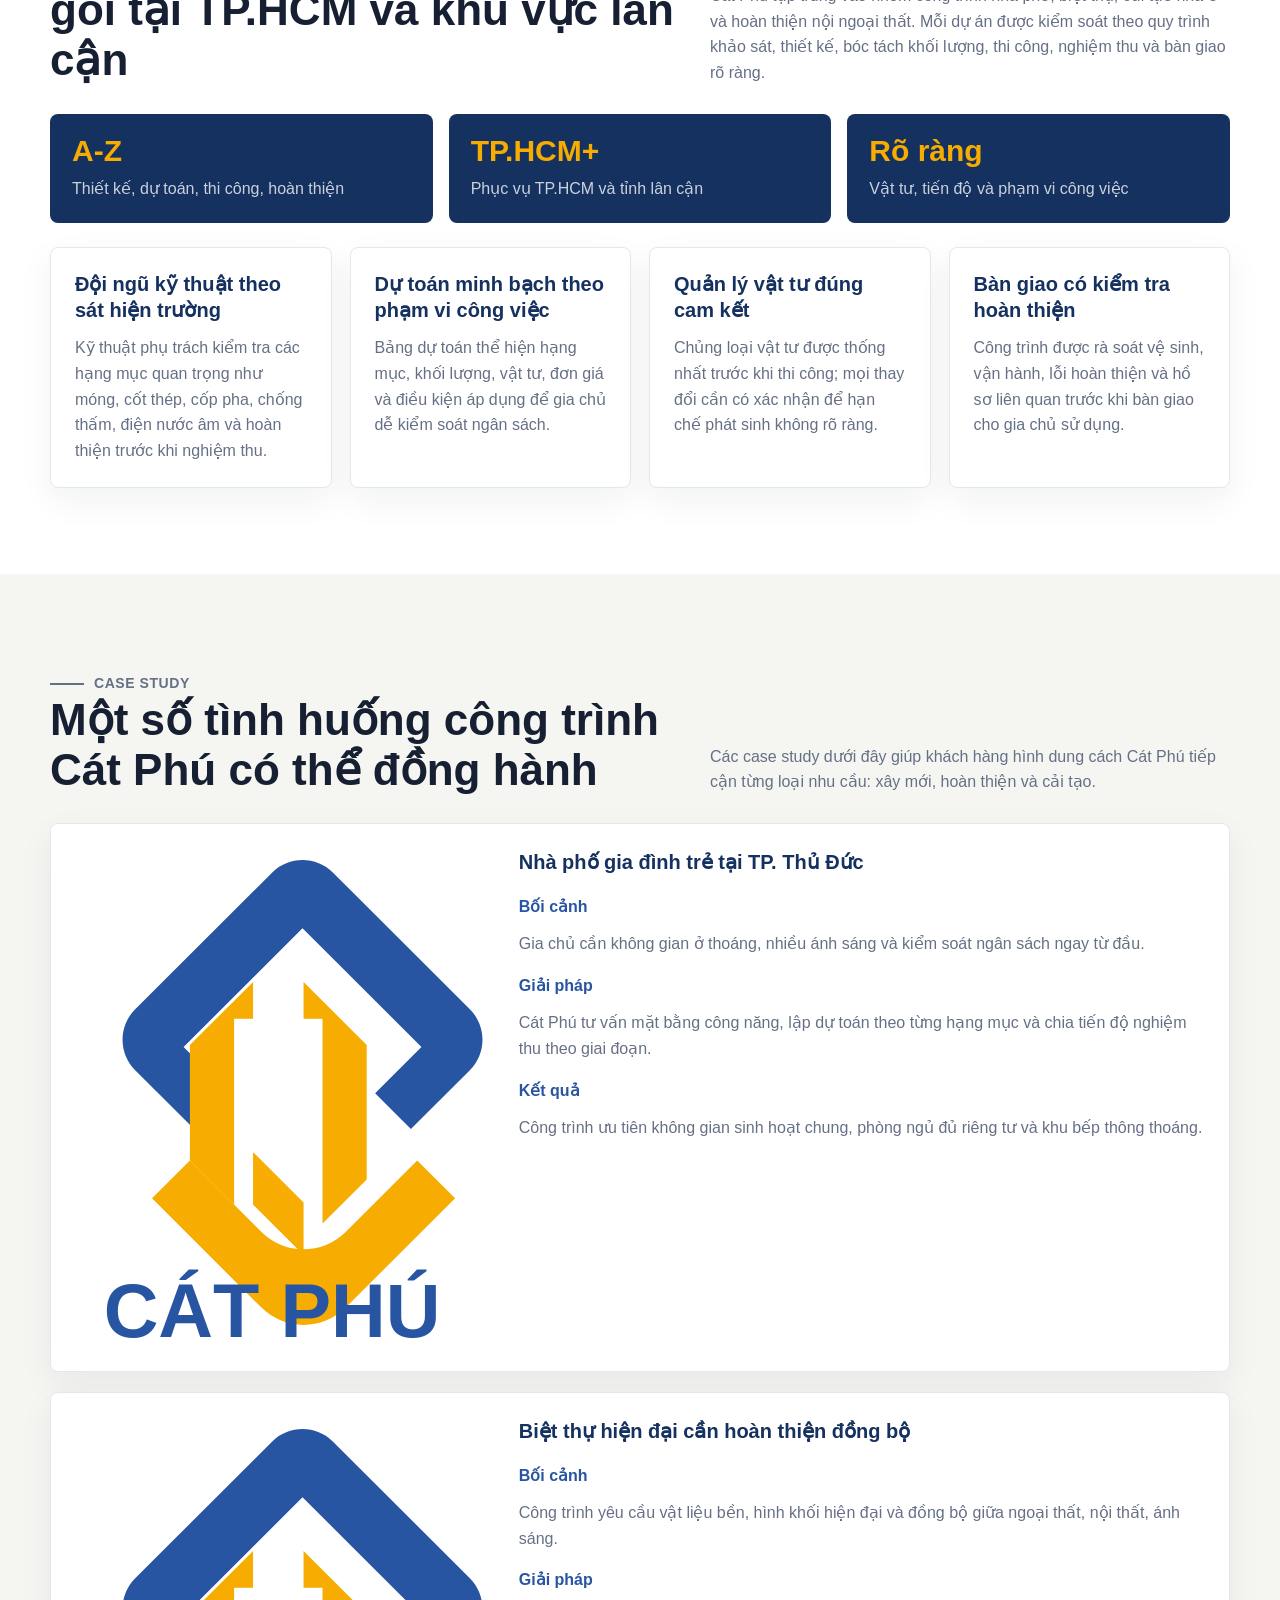
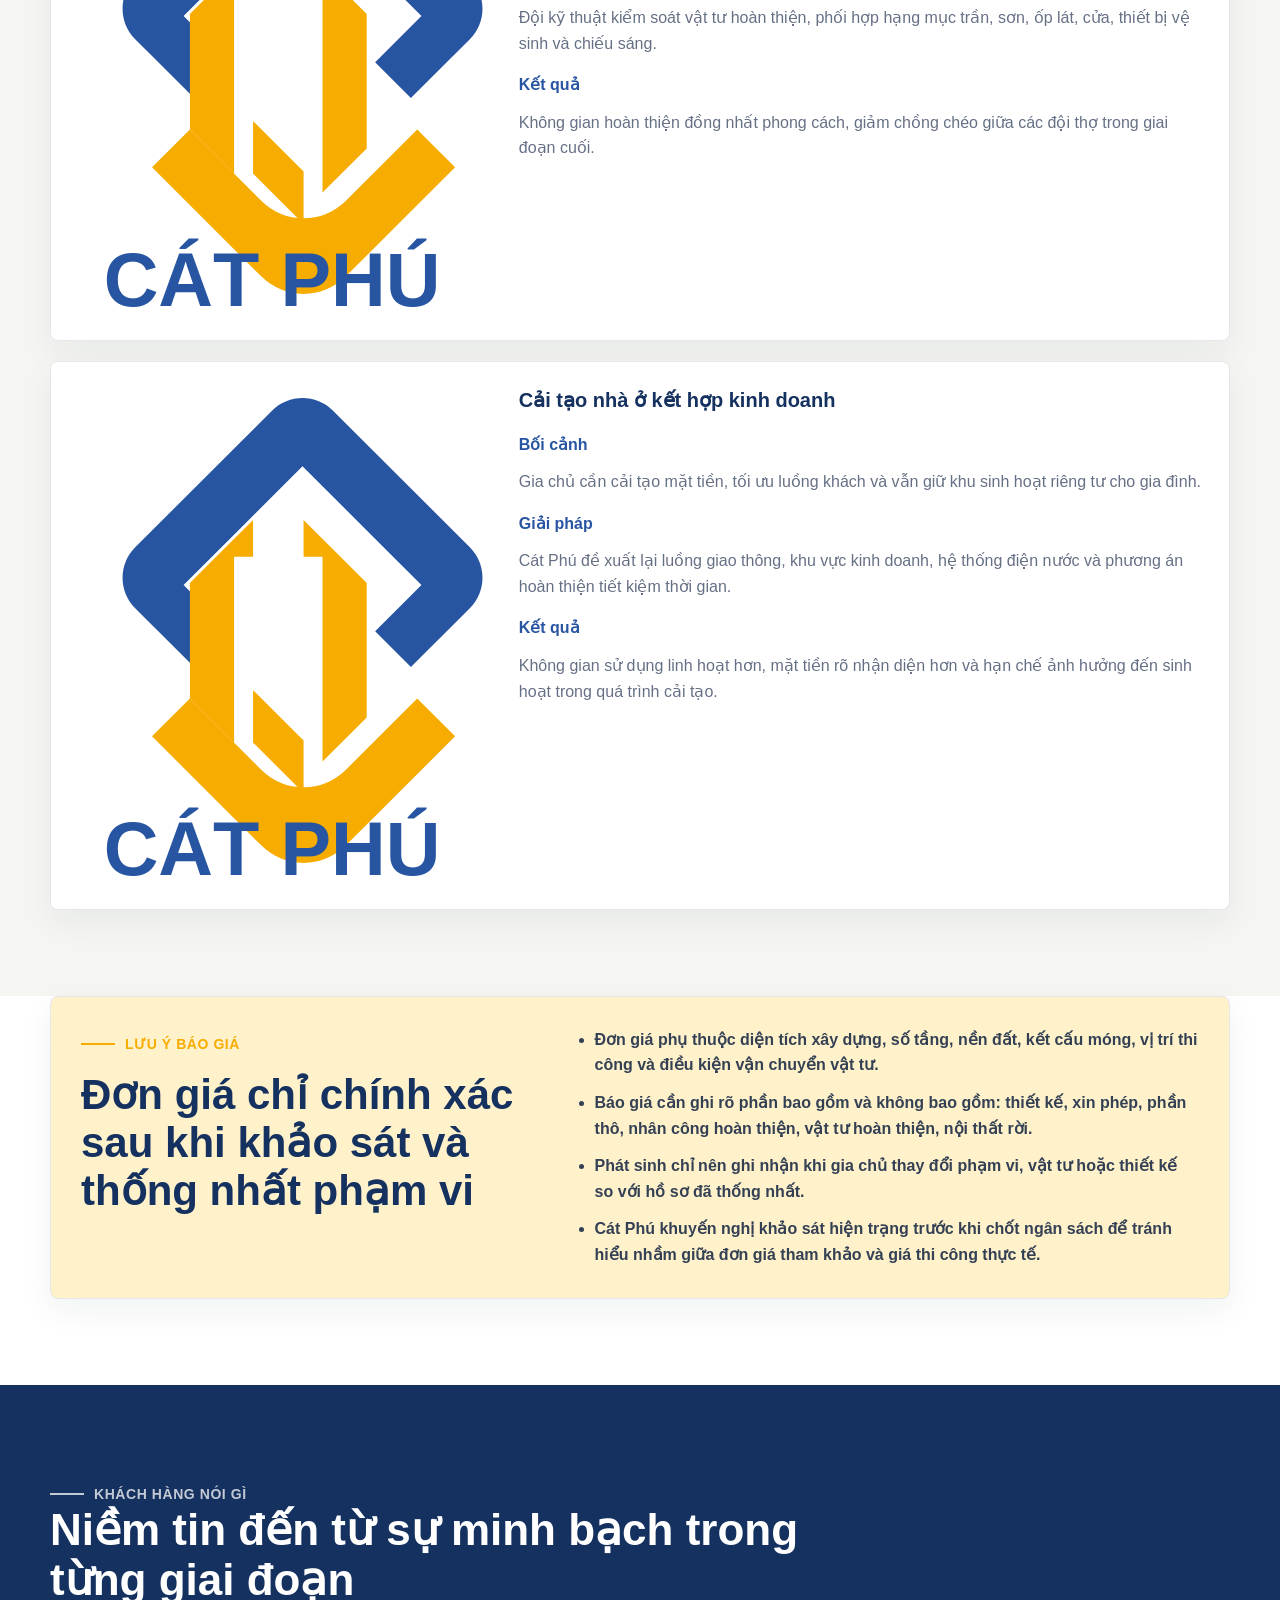
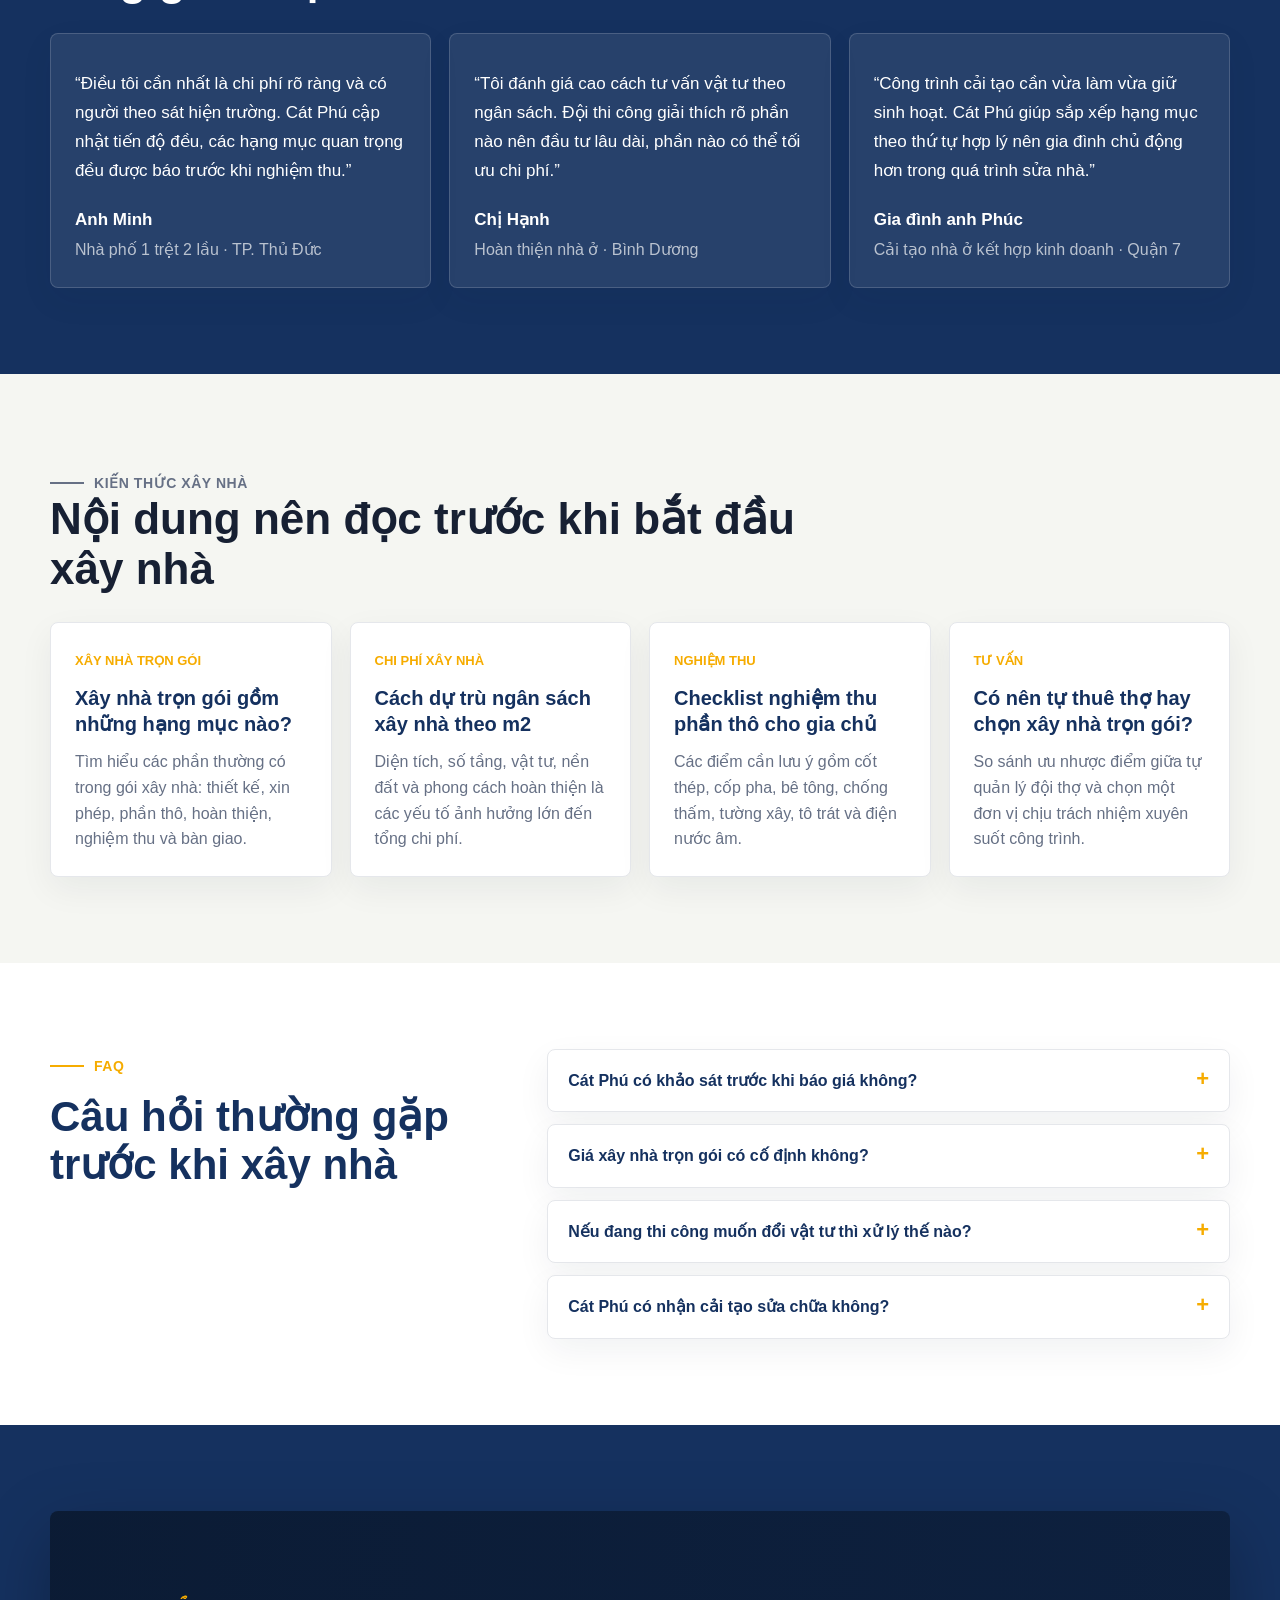
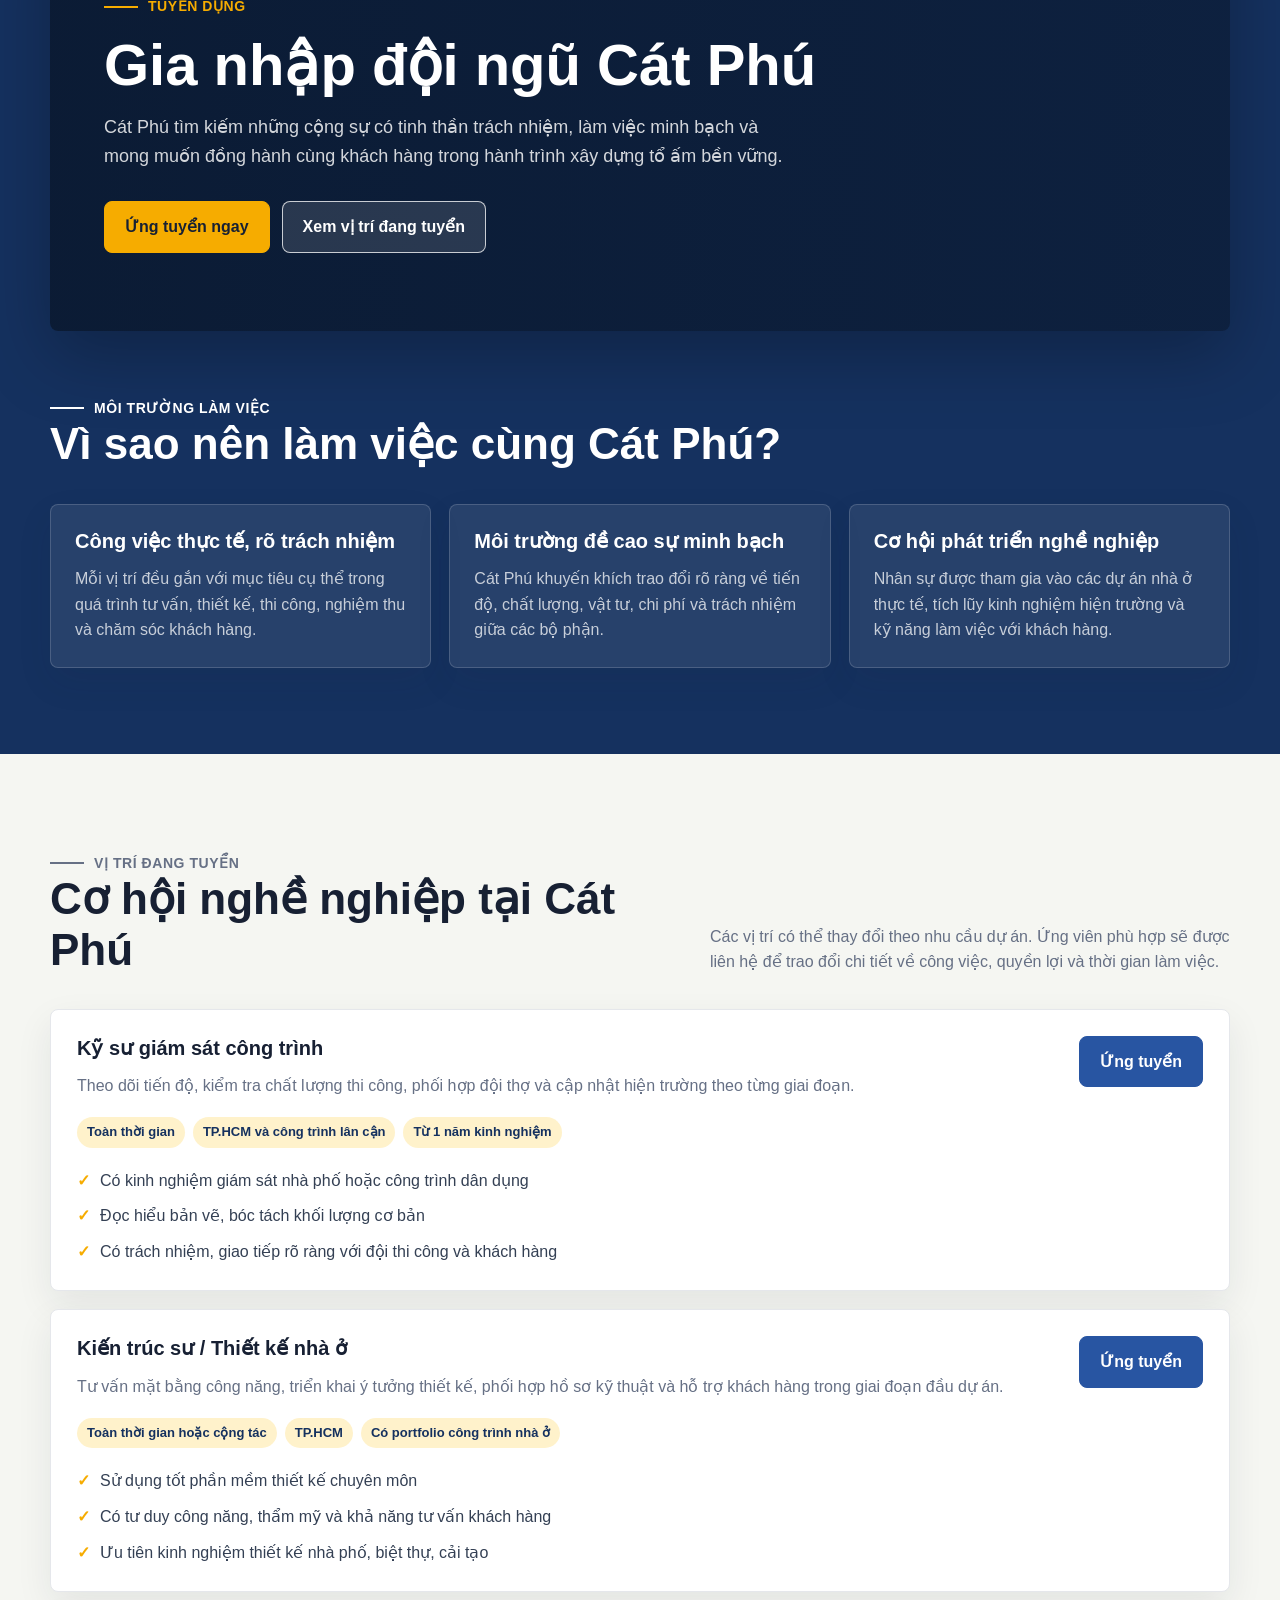
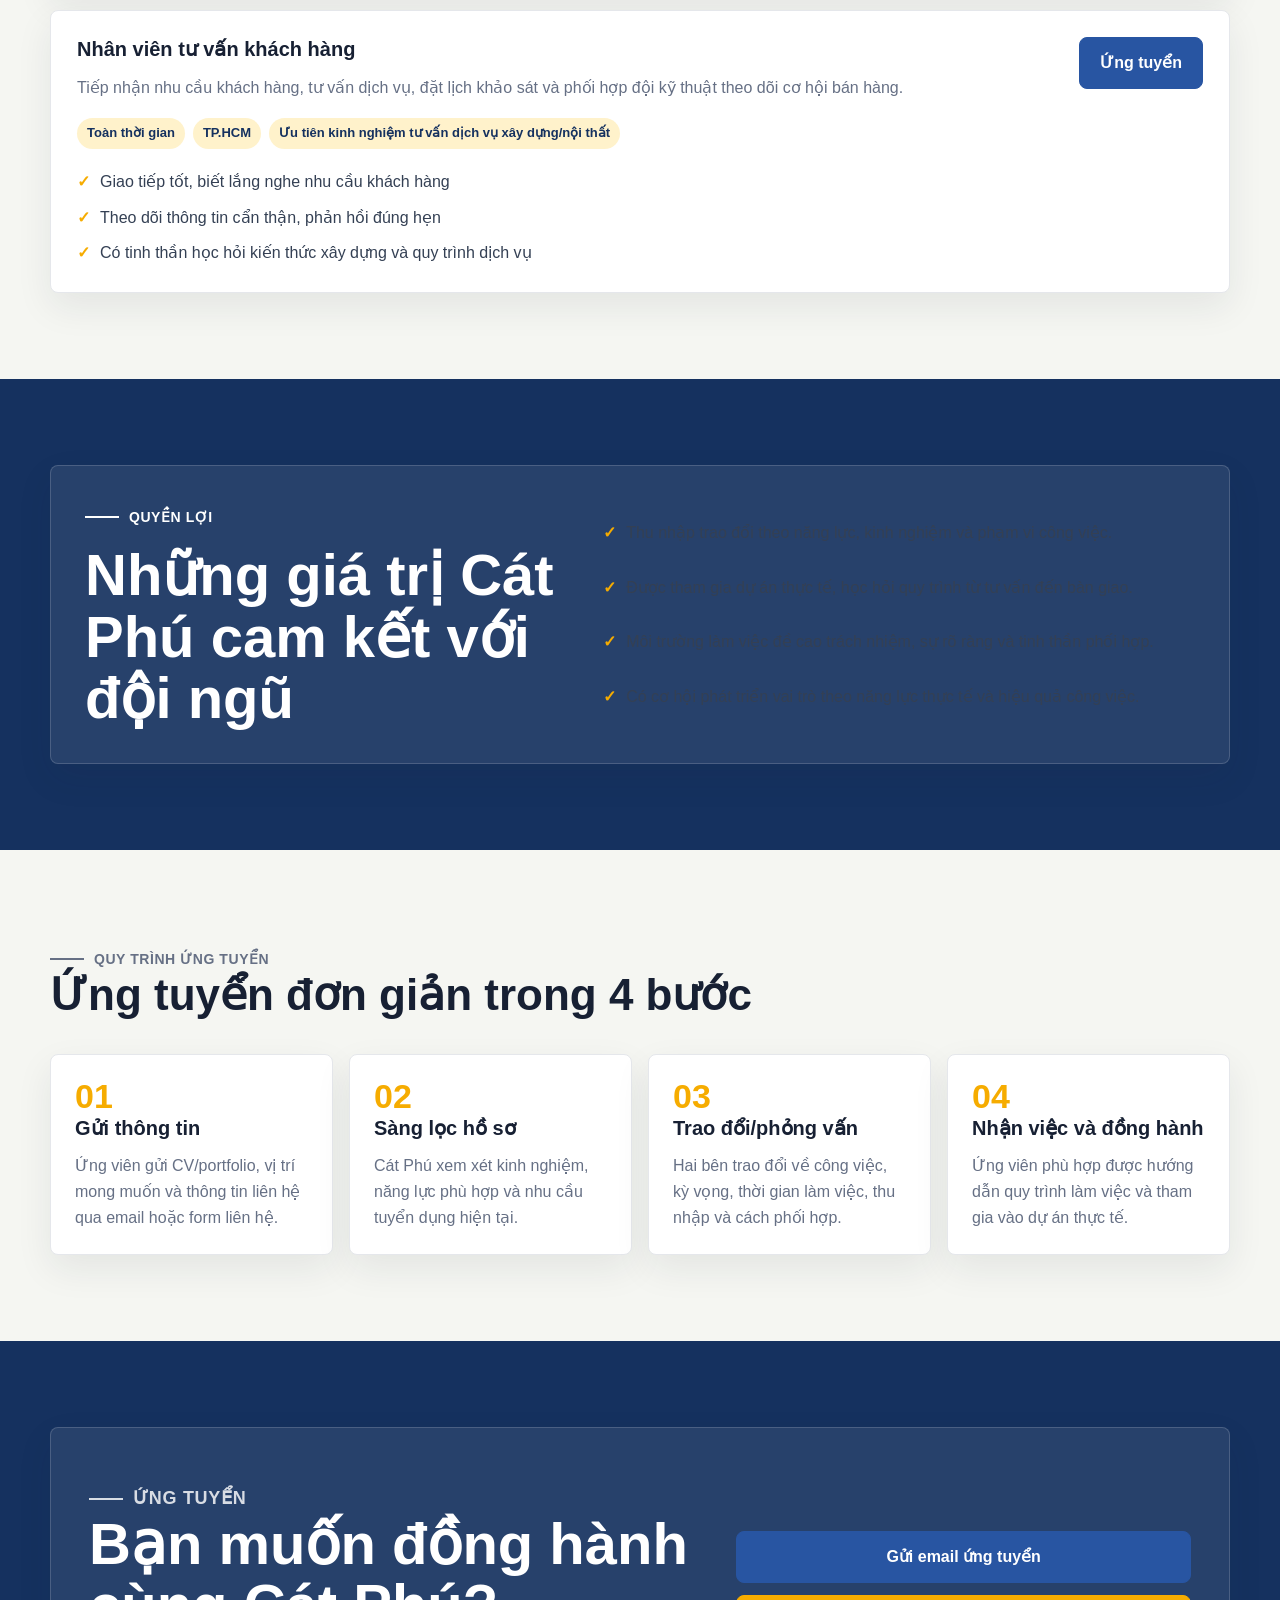
==== commit 62ffdb53: "feature: load careers section and navigation" ====
--- a/index.html
+++ b/index.html
@@ -21,7 +21,9 @@
     <link rel="stylesheet" href="css/styles.css">
     <link rel="stylesheet" href="css/footer-fix.css?v=20260516">
     <link rel="stylesheet" href="css/enhancements.css?v=20260516">
+    <link rel="stylesheet" href="css/careers.css?v=20260516">
     <link rel="stylesheet" href="css/ux-responsive-fix.css?v=20260516">
+    <link rel="stylesheet" href="css/mobile-menu-fix.css?v=20260516">
   </head>
   <body>
     <header class="site-header" id="top">
@@ -54,7 +56,7 @@
             <a href="#projects">Dự án</a>
             <a href="#capability">Năng lực</a>
             <a href="#pricing">Bảng giá</a>
-            <a href="#faq">FAQ</a>
+            <a href="#careers">Tuyển dụng</a>
             <a href="#contact">Liên hệ</a>
           </div>
         </div>
@@ -92,6 +94,7 @@
     <script src="js/image-fallback.js?v=20260516"></script>
     <script src="js/main.js?v=20260516-image-fallback"></script>
     <script src="js/enhancements.js?v=20260516"></script>
+    <script src="js/careers.js?v=20260516"></script>
     <script src="js/contact-static-fallback.js?v=20260516-2"></script>
   </body>
 </html>
--- a/css/careers.css
+++ b/css/careers.css
@@ -0,0 +1,241 @@
+.careers-section {
+  background: var(--blue-deep);
+  color: #fff;
+}
+
+.careers-hero {
+  min-height: 420px;
+  display: flex;
+  align-items: center;
+  padding: 54px;
+  border-radius: var(--radius);
+  background:
+    linear-gradient(90deg, rgba(10, 25, 48, 0.9), rgba(10, 25, 48, 0.68)),
+    url("https://images.unsplash.com/photo-1503387762-592deb58ef4e?auto=format&fit=crop&w=1600&q=82") center/cover;
+  box-shadow: 0 24px 70px rgba(0, 0, 0, 0.26);
+}
+
+.careers-hero > div {
+  max-width: 760px;
+}
+
+.careers-hero h2,
+.careers-benefits h2,
+.careers-apply h2 {
+  margin: 0;
+  font-size: clamp(34px, 5vw, 58px);
+  line-height: 1.06;
+}
+
+.careers-hero p:not(.eyebrow),
+.careers-apply p {
+  max-width: 700px;
+  margin: 18px 0 0;
+  color: rgba(255, 255, 255, 0.82);
+  font-size: 18px;
+}
+
+.career-block {
+  margin-top: 54px;
+}
+
+.careers-section .section__heading h2,
+.careers-section .section__heading p,
+.careers-benefits .eyebrow,
+.careers-benefits h2,
+.careers-benefits li {
+  color: #fff;
+}
+
+.career-value-card,
+.career-position-card,
+.career-step,
+.careers-benefits,
+.careers-apply {
+  border: 1px solid var(--line);
+  border-radius: var(--radius);
+  background: #fff;
+  box-shadow: 0 14px 36px rgba(23, 32, 51, 0.08);
+}
+
+.career-value-card {
+  padding: 24px;
+  border-color: rgba(255, 255, 255, 0.16);
+  background: rgba(255, 255, 255, 0.08);
+}
+
+.career-value-card h3,
+.career-value-card p {
+  color: #fff;
+}
+
+.career-value-card h3,
+.career-position-card h3,
+.career-step h3 {
+  margin: 0;
+  font-size: 20px;
+  line-height: 1.28;
+}
+
+.career-value-card p,
+.career-position-card p,
+.career-step p {
+  margin: 12px 0 0;
+  color: var(--muted);
+}
+
+.career-value-card p {
+  color: rgba(255, 255, 255, 0.74);
+}
+
+.career-position-list {
+  display: grid;
+  gap: 18px;
+}
+
+.career-position-card {
+  padding: 26px;
+}
+
+.career-position-card__header {
+  display: flex;
+  gap: 22px;
+  align-items: start;
+  justify-content: space-between;
+}
+
+.career-position-card__header .button {
+  flex: 0 0 auto;
+}
+
+.career-meta {
+  display: flex;
+  flex-wrap: wrap;
+  gap: 8px;
+  margin: 18px 0 0;
+}
+
+.career-meta span {
+  display: inline-flex;
+  min-height: 30px;
+  align-items: center;
+  padding: 5px 10px;
+  border-radius: 999px;
+  background: var(--gold-soft);
+  color: var(--blue-deep);
+  font-size: 13px;
+  font-weight: 800;
+}
+
+.career-position-card ul,
+.careers-benefits ul {
+  display: grid;
+  gap: 10px;
+  margin: 20px 0 0;
+  padding: 0;
+  list-style: none;
+}
+
+.career-position-card li,
+.careers-benefits li {
+  display: flex;
+  gap: 10px;
+  color: #344054;
+}
+
+.career-position-card li::before,
+.careers-benefits li::before {
+  content: "✓";
+  color: var(--gold);
+  font-weight: 900;
+}
+
+.careers-benefits-section {
+  background: var(--blue-deep);
+}
+
+.careers-benefits {
+  display: grid;
+  grid-template-columns: minmax(0, 0.9fr) minmax(0, 1.1fr);
+  gap: 34px;
+  padding: 34px;
+  border-color: rgba(255, 255, 255, 0.16);
+  background: rgba(255, 255, 255, 0.08);
+}
+
+.career-process-grid {
+  display: grid;
+  grid-template-columns: repeat(4, minmax(0, 1fr));
+  gap: 16px;
+}
+
+.career-step {
+  padding: 24px;
+}
+
+.career-step strong {
+  color: var(--gold);
+  font-size: 34px;
+  line-height: 1;
+}
+
+.careers-apply-section {
+  background: var(--blue-deep);
+}
+
+.careers-apply {
+  display: grid;
+  grid-template-columns: minmax(0, 1.15fr) minmax(260px, 0.85fr);
+  gap: 32px;
+  align-items: center;
+  padding: 38px;
+  border-color: rgba(255, 255, 255, 0.16);
+  background: rgba(255, 255, 255, 0.08);
+  color: #fff;
+}
+
+.careers-apply__actions {
+  display: grid;
+  gap: 12px;
+}
+
+@media (max-width: 980px) {
+  .careers-hero,
+  .careers-benefits,
+  .careers-apply {
+    grid-template-columns: 1fr;
+  }
+
+  .career-process-grid {
+    grid-template-columns: repeat(2, minmax(0, 1fr));
+  }
+}
+
+@media (max-width: 680px) {
+  .careers-hero {
+    min-height: auto;
+    padding: 28px 22px;
+  }
+
+  .careers-hero h2,
+  .careers-benefits h2,
+  .careers-apply h2 {
+    font-size: clamp(30px, 9vw, 40px);
+  }
+
+  .career-position-card__header {
+    display: grid;
+  }
+
+  .career-process-grid {
+    grid-template-columns: 1fr;
+  }
+
+  .career-position-card,
+  .career-value-card,
+  .career-step,
+  .careers-benefits,
+  .careers-apply {
+    padding: 20px;
+  }
+}
--- a/css/mobile-menu-fix.css
+++ b/css/mobile-menu-fix.css
@@ -0,0 +1,157 @@
+@media (max-width: 980px) {
+  body.nav-open {
+    overflow: hidden;
+  }
+
+  .nav {
+    background: #fff;
+  }
+
+  .nav__inner {
+    position: relative;
+  }
+
+  .nav__toggle {
+    width: auto;
+    min-width: 96px;
+    height: 44px;
+    display: inline-flex;
+    align-items: center;
+    justify-content: center;
+    gap: 6px;
+    padding: 0 12px;
+    border: 1px solid rgba(40, 85, 162, 0.18);
+    border-radius: 999px;
+    background: var(--blue);
+    color: #fff;
+    box-shadow: 0 10px 24px rgba(21, 49, 95, 0.18);
+  }
+
+  .nav__toggle::before {
+    content: "Menu";
+    font-size: 14px;
+    font-weight: 900;
+  }
+
+  .nav__toggle span {
+    width: 17px;
+    background: #fff;
+    transition: transform 0.2s ease, opacity 0.2s ease;
+  }
+
+  body.nav-open .nav__toggle span:nth-child(1) {
+    transform: translateY(6px) rotate(45deg);
+  }
+
+  body.nav-open .nav__toggle span:nth-child(2) {
+    opacity: 0;
+  }
+
+  body.nav-open .nav__toggle span:nth-child(3) {
+    transform: translateY(-6px) rotate(-45deg);
+  }
+
+  .nav__links {
+    position: fixed;
+    top: 74px;
+    left: 12px;
+    right: 12px;
+    display: grid;
+    grid-template-columns: 1fr;
+    gap: 8px;
+    max-height: calc(100vh - 94px);
+    padding: 14px;
+    overflow-y: auto;
+    border: 1px solid rgba(40, 85, 162, 0.14);
+    border-radius: 18px;
+    background: rgba(255, 255, 255, 0.98);
+    box-shadow: 0 24px 70px rgba(23, 32, 51, 0.22);
+    opacity: 0;
+    pointer-events: none;
+    transform: translateY(-10px) scale(0.98);
+    transition: opacity 0.18s ease, transform 0.18s ease;
+  }
+
+  body.nav-open .nav__links {
+    opacity: 1;
+    pointer-events: auto;
+    transform: translateY(0) scale(1);
+  }
+
+  .nav__links::before {
+    content: "Điều hướng nhanh";
+    display: block;
+    padding: 6px 10px 4px;
+    color: var(--muted);
+    font-size: 13px;
+    font-weight: 800;
+    text-transform: uppercase;
+    letter-spacing: 0.04em;
+  }
+
+  .nav__links a {
+    min-height: 48px;
+    display: flex;
+    align-items: center;
+    padding: 0 14px;
+    border: 1px solid var(--line);
+    border-radius: 12px;
+    background: #fff;
+    color: var(--blue-deep);
+    font-size: 16px;
+    font-weight: 900;
+  }
+
+  .nav__links a:hover,
+  .nav__links a:focus-visible {
+    border-color: rgba(246, 172, 0, 0.65);
+    background: var(--gold-soft);
+  }
+
+  .nav__links a::after {
+    display: none;
+  }
+
+  .nav__links a[href="#contact"] {
+    justify-content: center;
+    border-color: var(--gold);
+    background: var(--gold);
+    color: var(--ink);
+  }
+
+  .nav__links a[href="#contact"]::before {
+    content: "📞";
+    margin-right: 8px;
+  }
+}
+
+@media (max-width: 680px) {
+  .nav__links {
+    top: 70px;
+    left: 10px;
+    right: 10px;
+    max-height: calc(100vh - 88px);
+  }
+
+  .nav__toggle {
+    min-width: 88px;
+    height: 42px;
+    padding: 0 10px;
+  }
+
+  .nav__toggle::before {
+    font-size: 13px;
+  }
+}
+
+@media (max-width: 360px) {
+  .nav__toggle {
+    min-width: 46px;
+    width: 46px;
+    border-radius: 50%;
+  }
+
+  .nav__toggle::before {
+    content: "";
+  }
+}
